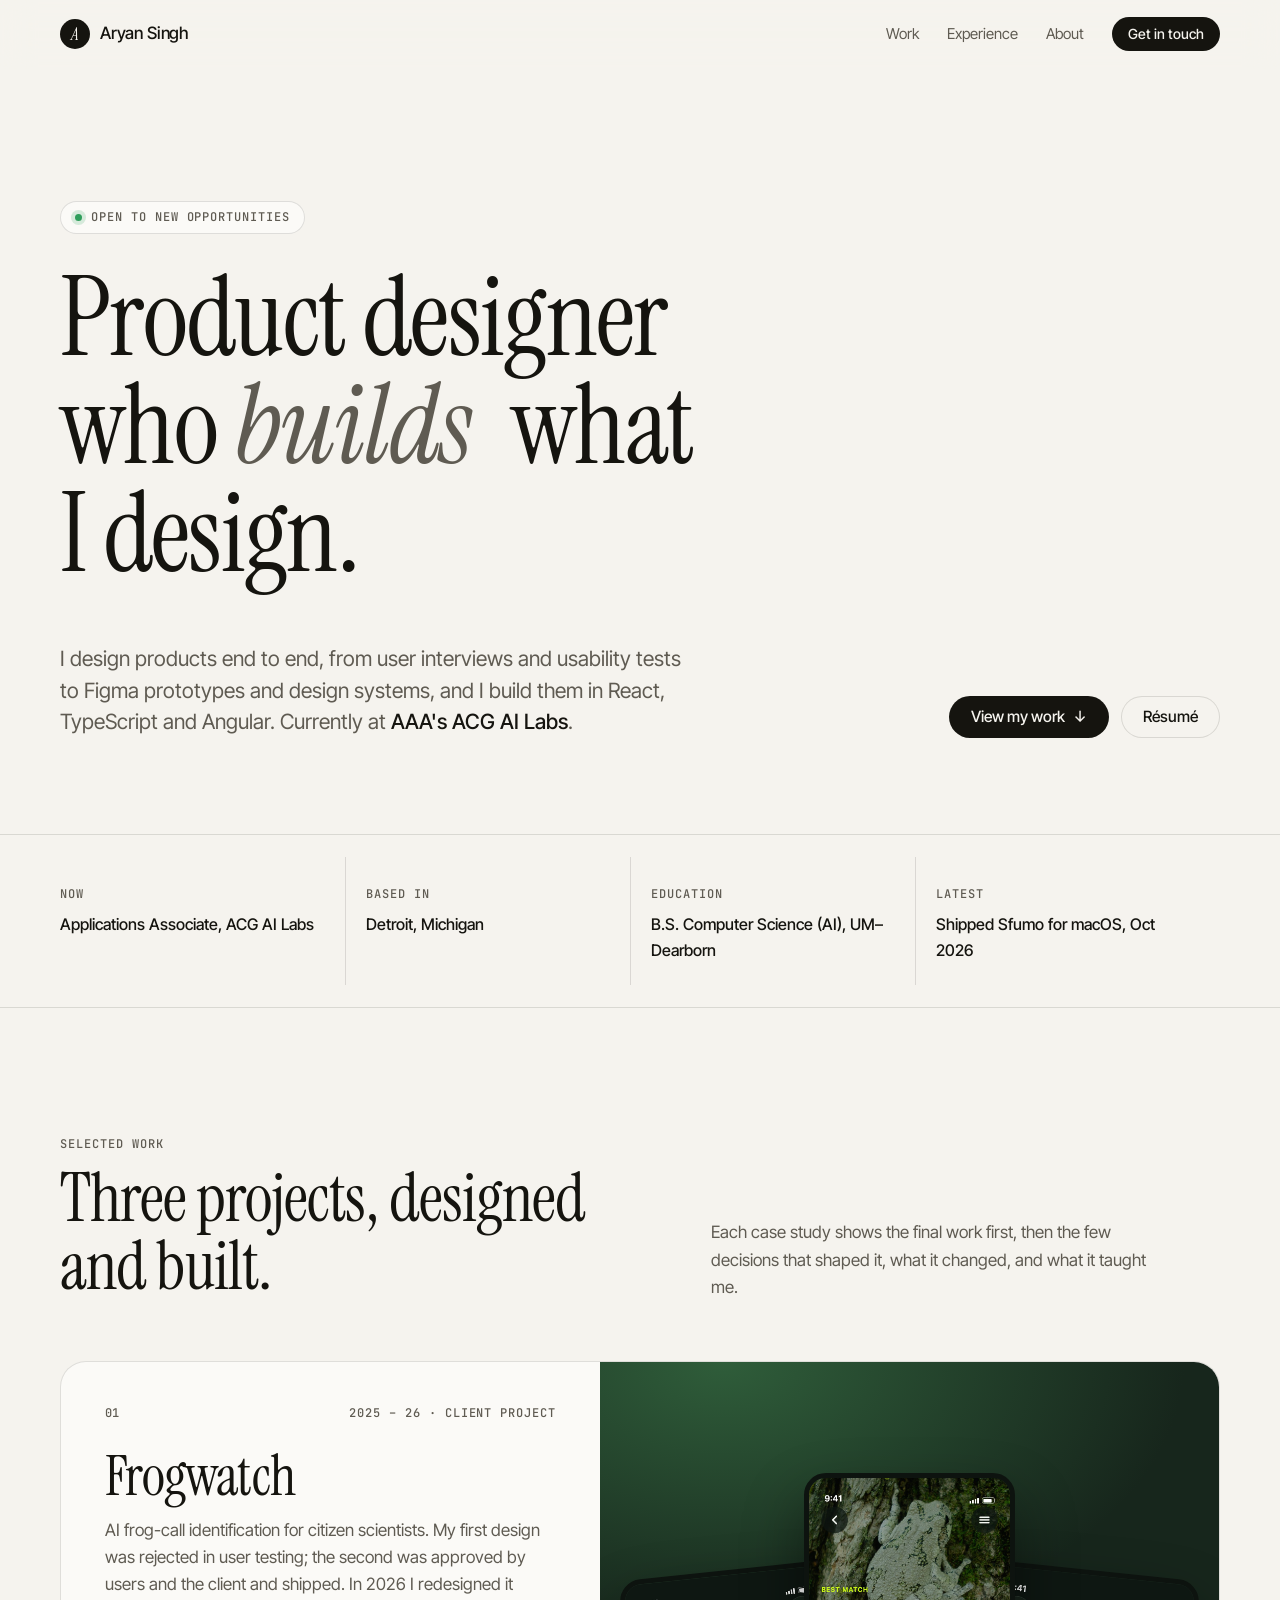
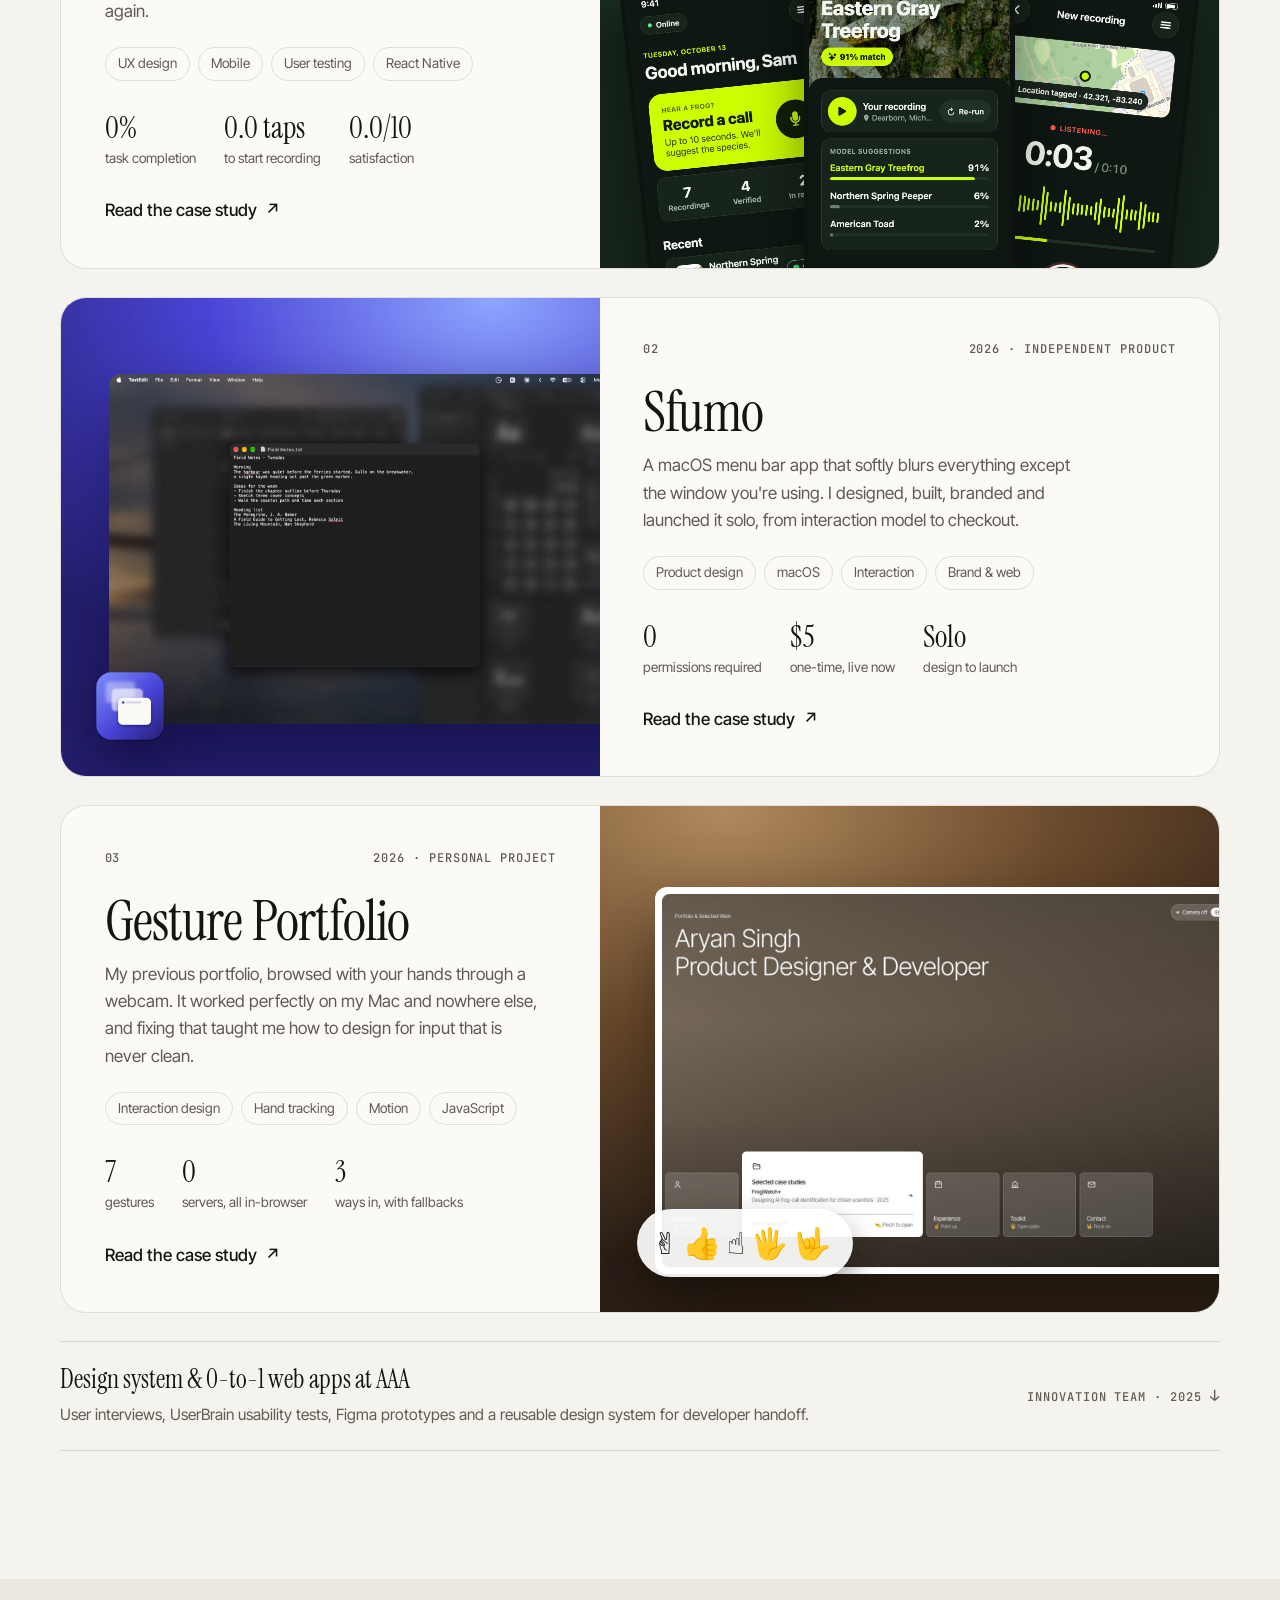
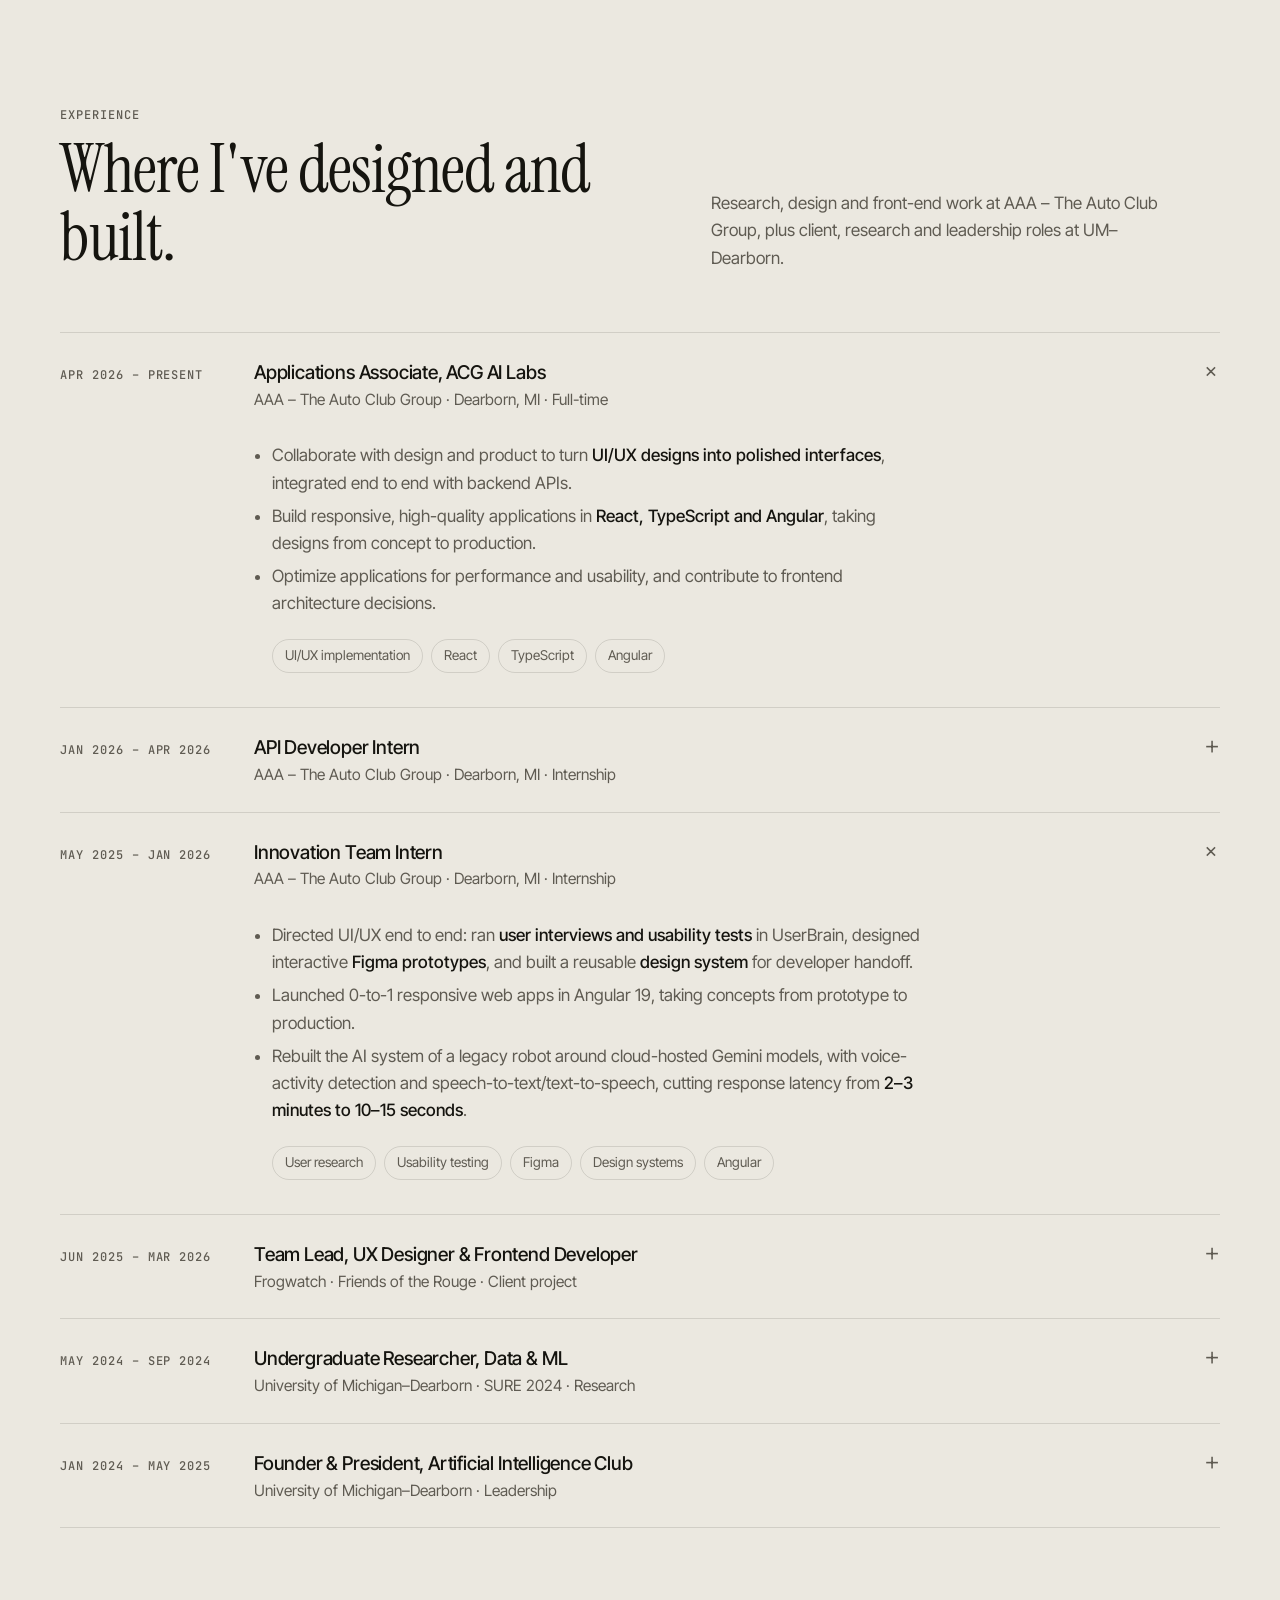
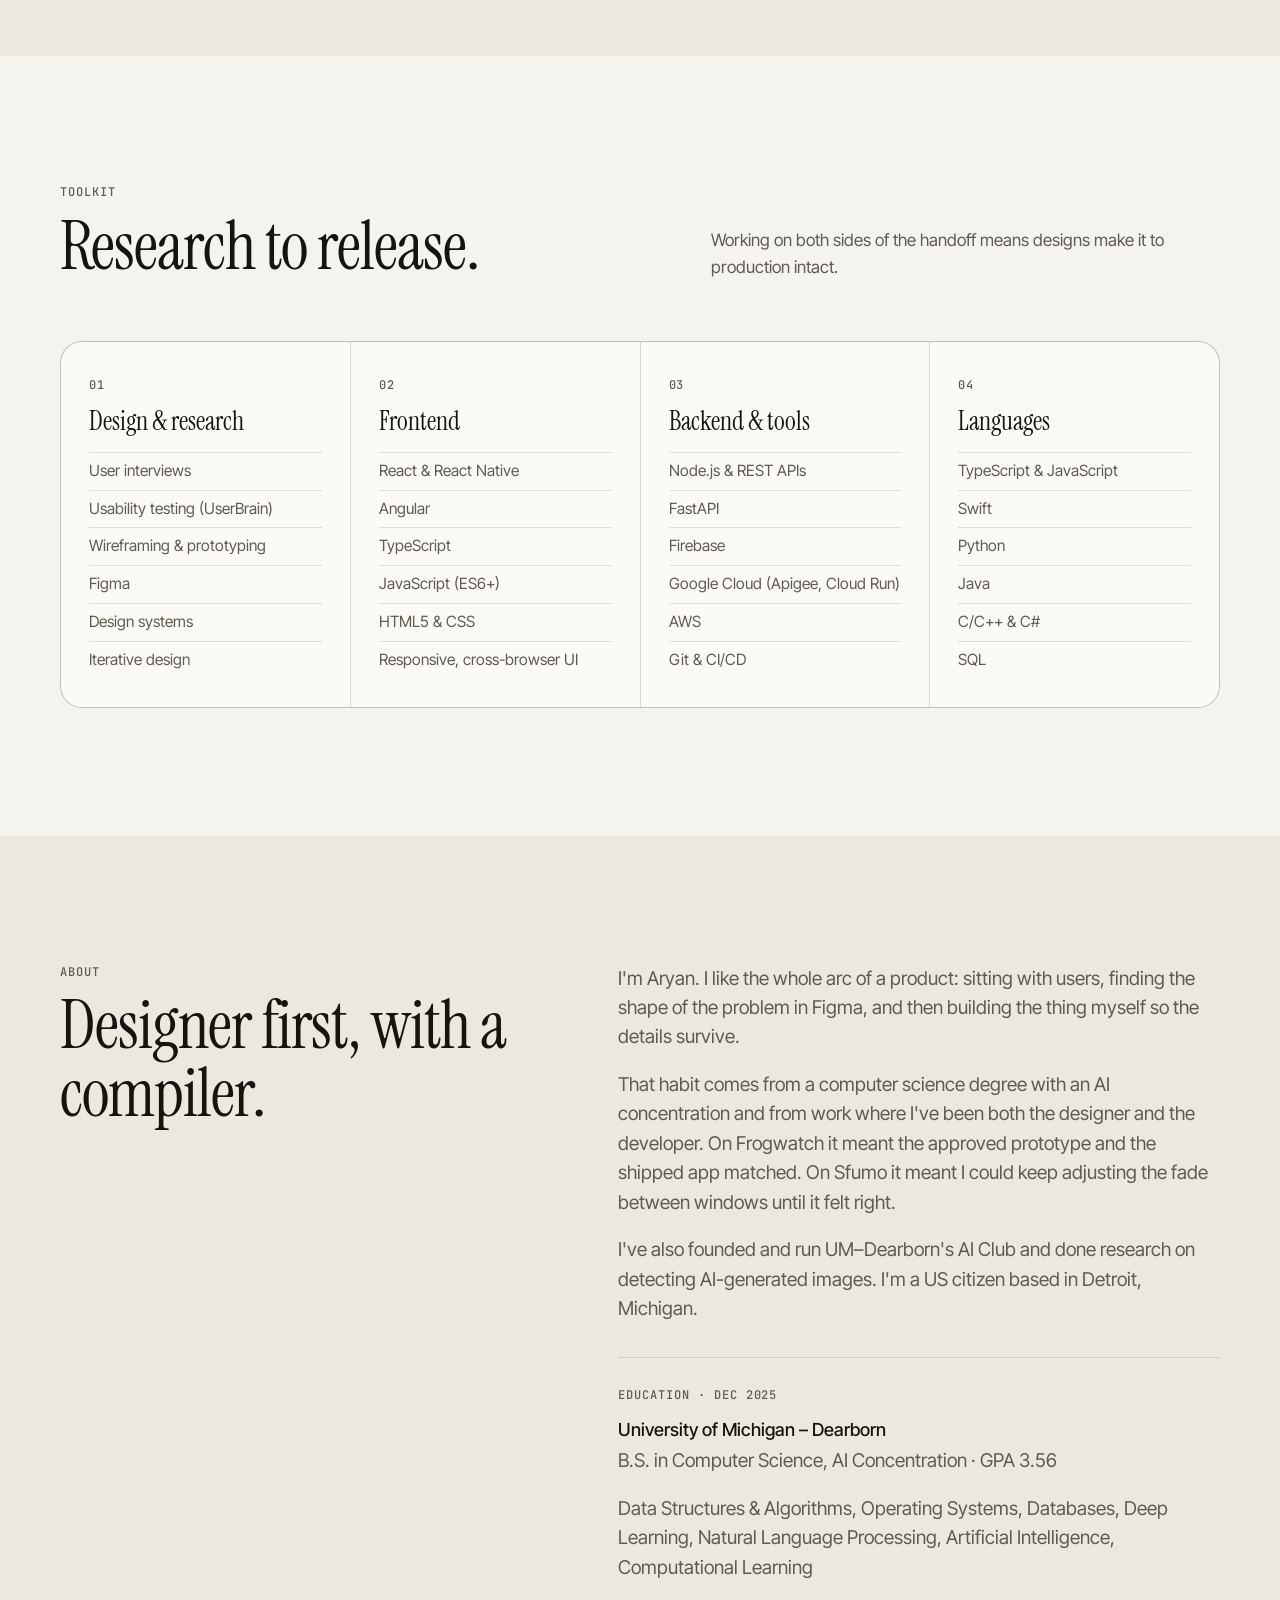
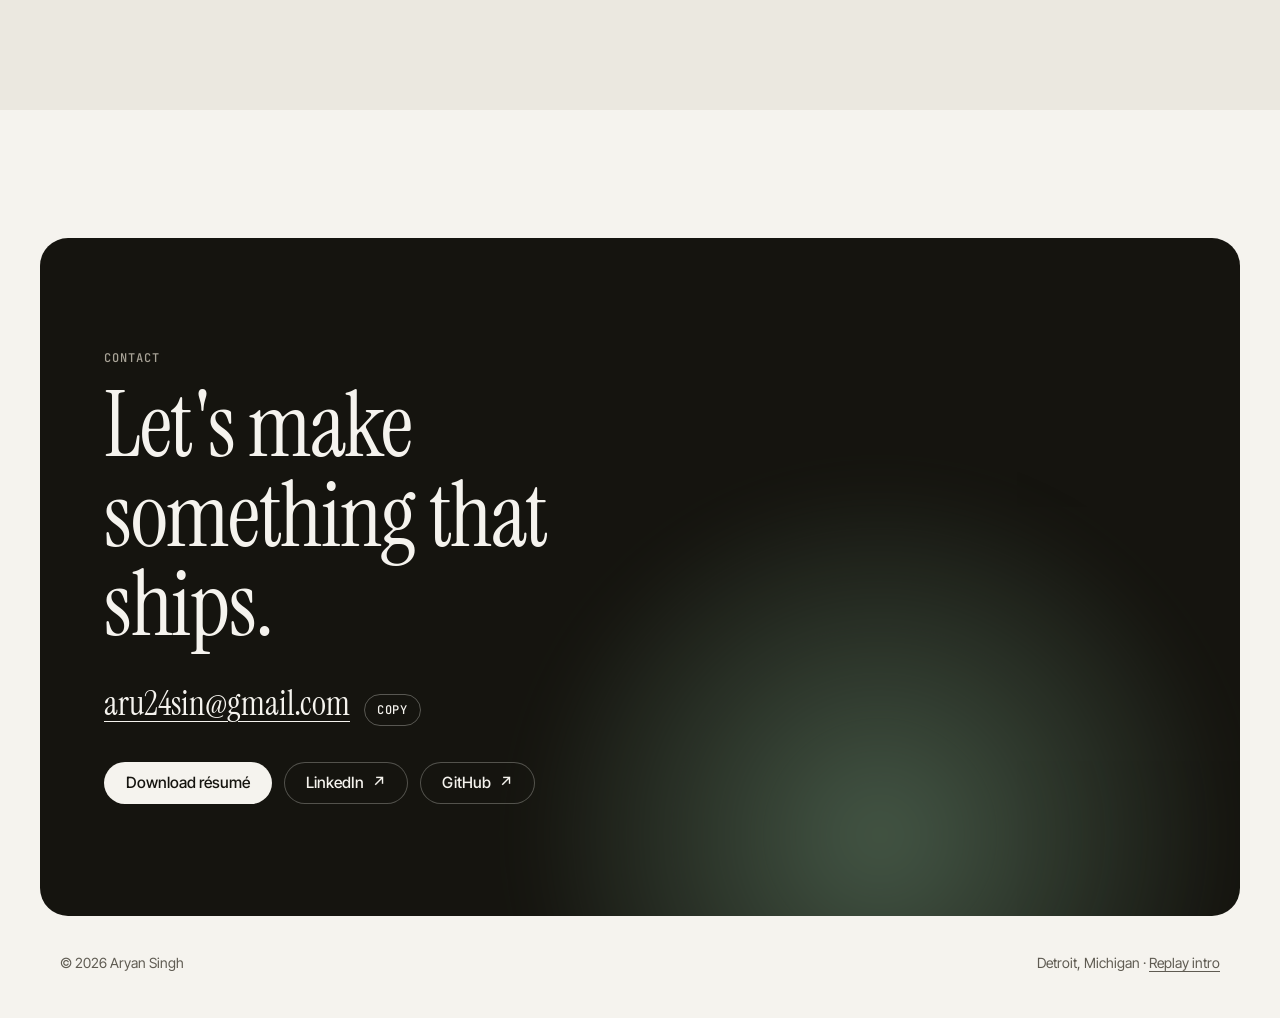
==== 2/index.html @ 3626e147 "Add portfolio v2 with three case studies and a tailored résumé - New static site in 2/: home, Frogwa" ====
<!DOCTYPE html>
<html lang="en" class="no-js">
  <head>
    <meta charset="UTF-8" />
    <meta name="viewport" content="width=device-width, initial-scale=1.0" />
    <title>Aryan Singh — Product Designer &amp; Developer</title>
    <meta name="description" content="Aryan Singh is a product designer who builds what he designs: user research, Figma prototypes and design systems, shipped in React, TypeScript and Swift." />
    <meta property="og:title" content="Aryan Singh — Product Designer & Developer" />
    <meta property="og:description" content="Product designer who builds what I design. Case studies: Frogwatch, Sfumo and a gesture-controlled portfolio." />
    <link rel="preconnect" href="https://fonts.googleapis.com" />
    <link rel="preconnect" href="https://fonts.gstatic.com" crossorigin />
    <link href="https://fonts.googleapis.com/css2?family=Instrument+Serif:ital@0;1&family=Inter+Tight:wght@400;500&family=JetBrains+Mono:wght@500&display=swap" rel="stylesheet" />
    <link rel="stylesheet" href="style.css?v=8" />
    <script>
      // Decide before first paint whether the intro plays (once per session, never with reduced motion).
      try {
        if (!matchMedia("(prefers-reduced-motion: reduce)").matches && !sessionStorage.getItem("intro-seen")) {
          document.documentElement.classList.add("intro");
          history.scrollRestoration = "manual"; // the intro always starts at the top
          setTimeout(function () { document.documentElement.classList.remove("intro"); }, 6000); // failsafe
        }
      } catch (e) {}
    </script>
  </head>
  <body>
    <a class="skip" href="#work">Skip to work</a>

    <nav class="nav" aria-label="Main">
      <div class="wrap">
        <a class="brand" href="#top"><i>A</i>Aryan Singh</a>
        <div class="nav-links">
          <a href="#work">Work</a>
          <a href="#experience">Experience</a>
          <a href="#about">About</a>
          <a class="btn small" href="#contact">Get in touch</a>
        </div>
      </div>
    </nav>

    <header class="hero" id="top">
      <div class="wrap">
        <div class="status mono"><i></i>Open to new opportunities</div>
        <h1 class="serif">Product designer who <em>builds</em> what I design.</h1>
        <div class="hero-foot">
          <p>
            I design products end to end, from user interviews and usability tests to Figma prototypes and design
            systems, and I build them in React, TypeScript and Angular. Currently at
            <strong>AAA's ACG AI Labs</strong>.
          </p>
          <div class="cta">
            <a class="btn" href="#work">View my work <span class="arrow">↓</span></a>
            <a class="btn quiet" href="resume.pdf" download="Aryan-Singh-Resume.pdf">Résumé</a>
          </div>
        </div>
      </div>
    </header>

    <div class="facts">
      <div class="wrap">
        <div><span class="mono">Now</span><b>Applications Associate, ACG AI Labs</b></div>
        <div><span class="mono">Based in</span><b>Detroit, Michigan</b></div>
        <div><span class="mono">Education</span><b>B.S. Computer Science (AI), UM–Dearborn</b></div>
        <div><span class="mono">Latest</span><b>Shipped Sfumo for macOS, Oct 2026</b></div>
      </div>
    </div>

    <main>
      <section id="work">
        <div class="wrap">
          <div class="head reveal">
            <div>
              <div class="mono">Selected work</div>
              <h2 class="serif">Three projects, designed and built.</h2>
            </div>
            <p>Each case study shows the final work first, then the few decisions that shaped it, what it changed, and what it taught me.</p>
          </div>

          <div class="work">
            <a class="case reveal" href="frogwatch.html">
              <div class="case-text">
                <div class="case-top mono"><span>01</span><span>2025 – 26 · Client project</span></div>
                <h3 style="view-transition-name: title-frogwatch">Frogwatch</h3>
                <p>AI frog-call identification for citizen scientists. My first design was rejected in user testing; the second was approved by users and the client and shipped. In 2026 I redesigned it again.</p>
                <ul class="tags"><li>UX design</li><li>Mobile</li><li>User testing</li><li>React Native</li></ul>
                <div class="case-stats">
                  <div><b>94%</b><span>task completion</span></div>
                  <div><b>2.1 taps</b><span>to start recording</span></div>
                  <div><b>8.2/10</b><span>satisfaction</span></div>
                </div>
                <span class="case-link">Read the case study <span class="arrow">↗</span></span>
              </div>
              <div class="case-art art-frog" aria-hidden="true">
                <img src="images/frogwatch/redesign/02-home.jpg" alt="" loading="lazy" />
                <img src="images/frogwatch/redesign/07-result.jpg" alt="" loading="lazy" />
                <img src="images/frogwatch/redesign/04-record-listening.jpg" alt="" loading="lazy" />
              </div>
            </a>

            <a class="case reveal" href="sfumo.html">
              <div class="case-text">
                <div class="case-top mono"><span>02</span><span>2026 · Independent product</span></div>
                <h3 style="view-transition-name: title-sfumo">Sfumo</h3>
                <p>A macOS menu bar app that softly blurs everything except the window you're using. I designed, built, branded and launched it solo, from interaction model to checkout.</p>
                <ul class="tags"><li>Product design</li><li>macOS</li><li>Interaction</li><li>Brand &amp; web</li></ul>
                <div class="case-stats">
                  <div><b>0</b><span>permissions required</span></div>
                  <div><b>$5</b><span>one-time, live now</span></div>
                  <div><b>Solo</b><span>design to launch</span></div>
                </div>
                <span class="case-link">Read the case study <span class="arrow">↗</span></span>
              </div>
              <div class="case-art art-sfumo" aria-hidden="true">
                <img class="shot" src="images/sfumo/shot-writing.jpg" alt="" loading="lazy" />
                <img class="icon" src="images/sfumo/icon.png" alt="" loading="lazy" />
              </div>
            </a>

            <a class="case reveal" href="gesture.html">
              <div class="case-text">
                <div class="case-top mono"><span>03</span><span>2026 · Personal project</span></div>
                <h3 style="view-transition-name: title-gesture">Gesture Portfolio</h3>
                <p>My previous portfolio, browsed with your hands through a webcam. It worked perfectly on my Mac and nowhere else, and fixing that taught me how to design for input that is never clean.</p>
                <ul class="tags"><li>Interaction design</li><li>Hand tracking</li><li>Motion</li><li>JavaScript</li></ul>
                <div class="case-stats">
                  <div><b>7</b><span>gestures</span></div>
                  <div><b>0</b><span>servers, all in-browser</span></div>
                  <div><b>3</b><span>ways in, with fallbacks</span></div>
                </div>
                <span class="case-link">Read the case study <span class="arrow">↗</span></span>
              </div>
              <div class="case-art art-gesture" aria-hidden="true">
                <img class="shot" src="images/gesture/card.jpg" alt="" loading="lazy" />
                <span class="hands">✌️👍☝️🖐️🤟</span>
              </div>
            </a>
          </div>

          <div class="more reveal">
            <a href="#experience">
              <b>Design system &amp; 0-to-1 web apps at AAA</b>
              <span>User interviews, UserBrain usability tests, Figma prototypes and a reusable design system for developer handoff.</span>
              <em class="mono">Innovation team · 2025 <span class="arrow">↓</span></em>
            </a>
          </div>
        </div>
      </section>

      <section id="experience" class="band">
        <div class="wrap">
          <div class="head reveal">
            <div>
              <div class="mono">Experience</div>
              <h2 class="serif">Where I've designed and built.</h2>
            </div>
            <p>Research, design and front-end work at AAA – The Auto Club Group, plus client, research and leadership roles at UM–Dearborn.</p>
          </div>

          <div class="xp reveal">
            <details open>
              <summary>
                <span class="mono">Apr 2026 – Present</span>
                <div><h3>Applications Associate, ACG AI Labs</h3><p>AAA – The Auto Club Group · Dearborn, MI · Full-time</p></div>
              </summary>
              <div class="xp-body">
                <ul>
                  <li>Collaborate with design and product to turn <strong>UI/UX designs into polished interfaces</strong>, integrated end to end with backend APIs.</li>
                  <li>Build responsive, high-quality applications in <strong>React, TypeScript and Angular</strong>, taking designs from concept to production.</li>
                  <li>Optimize applications for performance and usability, and contribute to frontend architecture decisions.</li>
                </ul>
                <ul class="tags"><li>UI/UX implementation</li><li>React</li><li>TypeScript</li><li>Angular</li></ul>
              </div>
            </details>

            <details>
              <summary>
                <span class="mono">Jan 2026 – Apr 2026</span>
                <div><h3>API Developer Intern</h3><p>AAA – The Auto Club Group · Dearborn, MI · Internship</p></div>
              </summary>
              <div class="xp-body">
                <ul>
                  <li>Administered <strong>30 enterprise API proxies</strong> on Google Cloud Apigee across dev, QA and prod, migrating legacy configurations as part of an API modernization effort.</li>
                  <li>Authored custom JavaScript policies for request/response transformation, validation and error handling.</li>
                  <li>Tested proxies with Postman and Apigee Debug/Trace, and shipped changes through Jenkins CI/CD pipelines.</li>
                </ul>
                <ul class="tags"><li>Apigee</li><li>JavaScript</li><li>Postman</li><li>Jenkins</li></ul>
              </div>
            </details>

            <details open>
              <summary>
                <span class="mono">May 2025 – Jan 2026</span>
                <div><h3>Innovation Team Intern</h3><p>AAA – The Auto Club Group · Dearborn, MI · Internship</p></div>
              </summary>
              <div class="xp-body">
                <ul>
                  <li>Directed UI/UX end to end: ran <strong>user interviews and usability tests</strong> in UserBrain, designed interactive <strong>Figma prototypes</strong>, and built a reusable <strong>design system</strong> for developer handoff.</li>
                  <li>Launched 0-to-1 responsive web apps in Angular 19, taking concepts from prototype to production.</li>
                  <li>Rebuilt the AI system of a legacy robot around cloud-hosted Gemini models, with voice-activity detection and speech-to-text/text-to-speech, cutting response latency from <strong>2–3 minutes to 10–15 seconds</strong>.</li>
                </ul>
                <ul class="tags"><li>User research</li><li>Usability testing</li><li>Figma</li><li>Design systems</li><li>Angular</li></ul>
              </div>
            </details>

            <details>
              <summary>
                <span class="mono">Jun 2025 – Mar 2026</span>
                <div><h3>Team Lead, UX Designer &amp; Frontend Developer</h3><p>Frogwatch · Friends of the Rouge · Client project</p></div>
              </summary>
              <div class="xp-body">
                <ul>
                  <li>Designed the app end to end in <strong>Figma across two iterations</strong>: the first was rejected in user testing, and the redesign was <strong>approved by users and the client</strong>.</li>
                  <li>Reached <strong>94% task completion</strong> and <strong>8.2/10 satisfaction</strong> in usability testing, with recordings started in 2.1 taps on average.</li>
                  <li>Led the team of four as project manager, and built the React Native front end and its integration with Firebase and a FastAPI/PyTorch model.</li>
                </ul>
                <ul class="tags"><li>UX design</li><li>Figma</li><li>Usability testing</li><li>React Native</li><li>Firebase</li></ul>
                <a class="case-link" href="frogwatch.html">Read the case study <span class="arrow">↗</span></a>
              </div>
            </details>

            <details>
              <summary>
                <span class="mono">May 2024 – Sep 2024</span>
                <div><h3>Undergraduate Researcher, Data &amp; ML</h3><p>University of Michigan–Dearborn · SURE 2024 · Research</p></div>
              </summary>
              <div class="xp-body">
                <ul>
                  <li>Summer research on detecting AI-generated images, under Dr. Li.</li>
                  <li>Trained and evaluated machine-learning models (<strong>CNNSpot, ResNet50</strong>) to classify AI-generated versus real images.</li>
                  <li>Measured output quality on the GenImage dataset with confusion matrices and ROC curves.</li>
                </ul>
                <ul class="tags"><li>Python</li><li>PyTorch</li><li>Model evaluation</li></ul>
              </div>
            </details>

            <details>
              <summary>
                <span class="mono">Jan 2024 – May 2025</span>
                <div><h3>Founder &amp; President, Artificial Intelligence Club</h3><p>University of Michigan–Dearborn · Leadership</p></div>
              </summary>
              <div class="xp-body">
                <ul>
                  <li>Founded and led the campus AI Club: workshops, semester projects, guest speakers and a newsletter for students exploring applied AI.</li>
                </ul>
                <ul class="tags"><li>Leadership</li><li>Public speaking</li></ul>
              </div>
            </details>
          </div>
        </div>
      </section>

      <section id="skills">
        <div class="wrap">
          <div class="head reveal">
            <div>
              <div class="mono">Toolkit</div>
              <h2 class="serif">Research to release.</h2>
            </div>
            <p>Working on both sides of the handoff means designs make it to production intact.</p>
          </div>
          <div class="skills reveal">
            <div>
              <span class="mono">01</span>
              <h3>Design &amp; research</h3>
              <ul><li>User interviews</li><li>Usability testing (UserBrain)</li><li>Wireframing &amp; prototyping</li><li>Figma</li><li>Design systems</li><li>Iterative design</li></ul>
            </div>
            <div>
              <span class="mono">02</span>
              <h3>Frontend</h3>
              <ul><li>React &amp; React Native</li><li>Angular</li><li>TypeScript</li><li>JavaScript (ES6+)</li><li>HTML5 &amp; CSS</li><li>Responsive, cross-browser UI</li></ul>
            </div>
            <div>
              <span class="mono">03</span>
              <h3>Backend &amp; tools</h3>
              <ul><li>Node.js &amp; REST APIs</li><li>FastAPI</li><li>Firebase</li><li>Google Cloud (Apigee, Cloud Run)</li><li>AWS</li><li>Git &amp; CI/CD</li></ul>
            </div>
            <div>
              <span class="mono">04</span>
              <h3>Languages</h3>
              <ul><li>TypeScript &amp; JavaScript</li><li>Swift</li><li>Python</li><li>Java</li><li>C/C++ &amp; C#</li><li>SQL</li></ul>
            </div>
          </div>
        </div>
      </section>

      <section id="about" class="band">
        <div class="wrap about">
          <div class="reveal">
            <div class="mono">About</div>
            <h2 class="serif">Designer first, with a compiler.</h2>
          </div>
          <div class="prose reveal">
            <p>I'm Aryan. I like the whole arc of a product: sitting with users, finding the shape of the problem in Figma, and then building the thing myself so the details survive.</p>
            <p>That habit comes from a computer science degree with an AI concentration and from work where I've been both the designer and the developer. On Frogwatch it meant the approved prototype and the shipped app matched. On Sfumo it meant I could keep adjusting the fade between windows until it felt right.</p>
            <p>I've also founded and run UM–Dearborn's AI Club and done research on detecting AI-generated images. I'm a US citizen based in Detroit, Michigan.</p>
            <div class="edu">
              <span class="mono">Education · Dec 2025</span>
              <b>University of Michigan – Dearborn</b>
              <p>B.S. in Computer Science, AI Concentration · GPA 3.56</p>
              <p>Data Structures &amp; Algorithms, Operating Systems, Databases, Deep Learning, Natural Language Processing, Artificial Intelligence, Computational Learning</p>
            </div>
          </div>
        </div>
      </section>
    </main>

    <section id="contact" style="padding-bottom: 0">
      <div class="contact reveal">
        <div class="mono">Contact</div>
        <h2 class="serif">Let's make something that ships.</h2>
        <a class="mail" href="mailto:aru24sin@gmail.com">aru24sin@gmail.com</a>
        <div class="contact-links">
          <a class="btn" href="resume.pdf" download="Aryan-Singh-Resume.pdf">Download résumé</a>
          <a class="btn quiet" href="https://www.linkedin.com/in/ary-sin24/" target="_blank" rel="noopener">LinkedIn <span class="arrow">↗</span></a>
          <a class="btn quiet" href="https://github.com/aru24sin" target="_blank" rel="noopener">GitHub <span class="arrow">↗</span></a>
        </div>
      </div>
    </section>

    <footer>
      <div class="wrap">
        <span>© <span data-year>2026</span> Aryan Singh</span>
        <span>Detroit, Michigan · <button class="replay" type="button" data-replay>Replay intro</button></span>
      </div>
    </footer>

    <script src="main.js"></script>
    <script src="interactions.js?v=3"></script>
    <script src="intro.js?v=4"></script>
  </body>
</html>
---- 2/style.css ----
/* =========================================================================
   Aryan Singh — portfolio v2
   Warm paper, ink, one serif for display. Each case study sets --accent.
   ========================================================================= */
:root {
  --paper: #f5f3ee;
  --paper-2: #ebe8e0;
  --card: #fbfaf7;
  --ink: #15140f;
  --ink-2: #5f5b52;
  --ink-3: #8d887d;
  --line: rgba(21, 20, 15, 0.12);
  --accent: #2f5d3a;
  --serif: "Instrument Serif", ui-serif, "New York", Georgia, serif;
  --sans: "Inter Tight", system-ui, -apple-system, "Segoe UI", sans-serif;
  --mono: "JetBrains Mono", ui-monospace, "SF Mono", Menlo, monospace;
  --wrap: 1160px;
  --ease: cubic-bezier(0.2, 0.7, 0.2, 1);
}

* { box-sizing: border-box; }
html { scroll-behavior: smooth; scroll-padding-top: 88px; }
body {
  margin: 0;
  background: var(--paper);
  color: var(--ink);
  font: 400 17px/1.6 var(--sans);
  -webkit-font-smoothing: antialiased;
  overflow-x: hidden;
}
a { color: inherit; }
img { max-width: 100%; display: block; }
figure { margin: 0; }
h1, h2, h3, p { margin: 0; }
:focus-visible { outline: 2px solid var(--accent); outline-offset: 3px; border-radius: 4px; }
::selection { background: var(--ink); color: var(--paper); }

.wrap { width: min(var(--wrap), 100% - 48px); margin-inline: auto; }
.serif { font-family: var(--serif); font-weight: 400; letter-spacing: -0.015em; }
.mono {
  font: 500 12px/1.4 var(--mono);
  letter-spacing: 0.08em;
  text-transform: uppercase;
  color: var(--ink-2);
}
.skip { position: absolute; left: -999px; }
.skip:focus { left: 16px; top: 16px; z-index: 99; background: var(--ink); color: var(--paper); padding: 10px 14px; border-radius: 8px; }

/* ---------- Nav ---------- */
.nav {
  position: sticky;
  top: 0;
  z-index: 40;
  background: rgba(245, 243, 238, 0.8);
  backdrop-filter: blur(16px) saturate(1.3);
  -webkit-backdrop-filter: blur(16px) saturate(1.3);
  border-bottom: 1px solid transparent;
  transition: border-color 0.3s;
}
.nav.scrolled { border-color: var(--line); }
.nav .wrap { display: flex; align-items: center; justify-content: space-between; height: 68px; gap: 16px; }
.brand { display: flex; align-items: center; gap: 10px; text-decoration: none; font-weight: 500; letter-spacing: -0.01em; white-space: nowrap; }
.brand i {
  width: 30px; height: 30px; border-radius: 50%;
  display: grid; place-items: center;
  background: var(--ink); color: var(--paper);
  font: 400 17px/1 var(--serif); font-style: italic;
}
.nav-links { display: flex; align-items: center; gap: 28px; font-size: 15px; color: var(--ink-2); }
.nav-links a { text-decoration: none; transition: color 0.2s; }
.nav-links a:hover, .nav-links a[aria-current] { color: var(--ink); }

.btn {
  display: inline-flex; align-items: center; gap: 8px;
  padding: 13px 22px; border-radius: 999px;
  background: var(--ink); color: var(--paper);
  font: 500 15.5px/1 var(--sans); text-decoration: none; white-space: nowrap;
  transition: transform 0.2s var(--ease), box-shadow 0.2s var(--ease);
}
.btn:hover { transform: translateY(-2px); box-shadow: 0 10px 26px rgba(21, 20, 15, 0.2); }
.btn.quiet { background: transparent; color: var(--ink); box-shadow: inset 0 0 0 1px var(--line); }
.btn.quiet:hover { box-shadow: inset 0 0 0 1px var(--ink); }
.btn.small { padding: 10px 16px; font-size: 14px; }
.nav-links .btn { color: var(--paper); }
.arrow { display: inline-block; transition: transform 0.25s var(--ease); }
a:hover > .arrow, .btn:hover .arrow { transform: translate(3px, -3px); }

/* ---------- Home hero ---------- */
.hero { padding: clamp(64px, 11vw, 132px) 0 clamp(56px, 8vw, 96px); }
.status {
  display: inline-flex; align-items: center; gap: 9px;
  padding: 7px 14px; border-radius: 999px;
  border: 1px solid var(--line); background: rgba(255, 255, 255, 0.55);
  margin-bottom: 30px;
}
.status i { width: 7px; height: 7px; border-radius: 50%; background: #2f9e5b; box-shadow: 0 0 0 4px rgba(47, 158, 91, 0.18); }
.hero h1 { font-size: clamp(46px, 8.6vw, 116px); line-height: 0.98; max-width: 13ch; }
.hero h1 em { color: var(--ink-2); }
.hero-foot {
  display: grid; grid-template-columns: 1.3fr 1fr; gap: 48px; align-items: end;
  margin-top: clamp(32px, 5vw, 56px);
}
.hero-foot p { font-size: clamp(18px, 1.7vw, 21px); line-height: 1.5; color: var(--ink-2); max-width: 54ch; }
.hero-foot p strong { color: var(--ink); font-weight: 500; }
.cta { display: flex; gap: 12px; flex-wrap: wrap; justify-content: flex-end; }

.facts { border-top: 1px solid var(--line); border-bottom: 1px solid var(--line); }
.facts .wrap { display: grid; grid-template-columns: repeat(4, 1fr); }
.facts div { padding: 22px 20px 22px 0; }
.facts div + div { padding-left: 20px; border-left: 1px solid var(--line); }
.facts b { display: block; font-weight: 500; margin-top: 6px; font-size: 16px; }

/* ---------- Sections ---------- */
section { padding: clamp(72px, 10vw, 128px) 0; }
.head { display: grid; grid-template-columns: 1.2fr 1fr; gap: 40px; align-items: end; margin-bottom: clamp(36px, 5vw, 60px); }
.head h2 { font-size: clamp(36px, 5.2vw, 68px); line-height: 1.02; margin-top: 12px; }
.head p { color: var(--ink-2); max-width: 46ch; }

/* ---------- Work cards ---------- */
.work { display: grid; gap: 28px; }
.case {
  display: grid; grid-template-columns: 1fr 1.15fr;
  border: 1px solid var(--line); border-radius: 26px; overflow: hidden;
  background: var(--card); text-decoration: none;
  transition: transform 0.4s var(--ease), box-shadow 0.4s var(--ease);
}
.case:hover { transform: translateY(-4px); box-shadow: 0 30px 70px rgba(21, 20, 15, 0.14); }
.case:nth-child(even) .case-art { order: -1; }
.case-text { padding: clamp(26px, 3.4vw, 46px); display: flex; flex-direction: column; }
.case-top { display: flex; justify-content: space-between; gap: 12px; }
.case h3 { font: 400 clamp(36px, 4.4vw, 58px)/1 var(--serif); letter-spacing: -0.015em; margin: 26px 0 12px; }
.case-text > p { color: var(--ink-2); max-width: 44ch; }
.tags { display: flex; flex-wrap: wrap; gap: 8px; list-style: none; padding: 0; margin: 22px 0 0; }
.tags li { font-size: 13.5px; padding: 5px 12px; border-radius: 999px; border: 1px solid var(--line); color: var(--ink-2); }
.case-stats { display: flex; gap: 28px; flex-wrap: wrap; margin-top: auto; padding-top: 30px; }
.case-stats b { display: block; font: 400 30px/1.1 var(--serif); }
.case-stats span { font-size: 13.5px; color: var(--ink-2); }
.case-link { margin-top: 26px; font-weight: 500; display: inline-flex; gap: 8px; }
.case:hover .arrow { transform: translate(3px, -3px); }

.case-art { position: relative; min-height: 440px; overflow: hidden; }
.art-frog { background: radial-gradient(120% 90% at 20% 0%, #2f5d3a 0%, #17261c 62%); }
.art-frog img {
  position: absolute; bottom: -22%; width: 34%;
  border-radius: 22px; border: 5px solid #0d130f;
  box-shadow: 0 30px 60px rgba(0, 0, 0, 0.45);
  transition: transform 0.7s var(--ease);
}
.art-frog img:nth-child(1) { left: 6%; transform: rotate(-6deg) translateY(8%); }
.art-frog img:nth-child(2) { left: 33%; bottom: -10%; z-index: 2; }
.art-frog img:nth-child(3) { right: 6%; transform: rotate(6deg) translateY(8%); }
.case:hover .art-frog img:nth-child(1) { transform: rotate(-8deg) translate(-3%, 4%); }
.case:hover .art-frog img:nth-child(2) { transform: translateY(-4%); }
.case:hover .art-frog img:nth-child(3) { transform: rotate(8deg) translate(3%, 4%); }

.art-sfumo { background: radial-gradient(110% 90% at 80% 0%, #8ea5ff 0%, #4a44d6 48%, #251f6e 100%); }
.art-sfumo .shot {
  position: absolute; left: 9%; top: 16%; width: 110%;
  border-radius: 12px; box-shadow: 0 30px 70px rgba(10, 8, 50, 0.5);
  transition: transform 0.7s var(--ease);
}
.case:hover .art-sfumo .shot { transform: translate(-3%, -2%); }
.art-sfumo .icon { position: absolute; left: 5%; bottom: 6%; width: 84px; filter: drop-shadow(0 14px 24px rgba(10, 8, 50, 0.5)); z-index: 2; }

.more { margin-top: 28px; border-top: 1px solid var(--line); }
.more a {
  display: grid; grid-template-columns: 1fr auto; gap: 8px 24px; align-items: baseline;
  padding: 22px 0; border-bottom: 1px solid var(--line); text-decoration: none;
  transition: padding 0.3s var(--ease);
}
.more a:hover { padding-left: 10px; }
.more b { font: 400 26px/1.2 var(--serif); }
.more span { color: var(--ink-2); font-size: 15.5px; grid-column: 1; }
.more em { font-style: normal; grid-row: 1 / span 2; grid-column: 2; align-self: center; }

/* ---------- Experience ---------- */
.band { background: var(--paper-2); }
.xp { border-top: 1px solid var(--line); }
.xp details { border-bottom: 1px solid var(--line); }
.xp summary {
  list-style: none; cursor: pointer;
  display: grid; grid-template-columns: 170px 1fr auto; gap: 24px; align-items: baseline;
  padding: 24px 0;
}
.xp summary::-webkit-details-marker { display: none; }
.xp summary h3 { font: 500 19px/1.3 var(--sans); letter-spacing: -0.01em; }
.xp summary p { color: var(--ink-2); font-size: 15.5px; margin-top: 2px; }
.xp summary::after { content: "+"; font: 300 26px/1 var(--sans); color: var(--ink-2); transition: transform 0.25s; }
.xp details[open] summary::after { transform: rotate(45deg); }
.xp-body { padding: 0 40px 28px 194px; max-width: 900px; }
.xp-body ul { margin: 0; padding-left: 18px; color: var(--ink-2); }
.xp-body li { margin: 6px 0; }
.xp-body strong, .prose strong { color: var(--ink); font-weight: 500; }
.xp-body .tags { margin-top: 16px; }
.xp-body .case-link { font-size: 15.5px; margin-top: 16px; }

/* ---------- Skills / about ---------- */
.skills { display: grid; grid-template-columns: repeat(4, 1fr); gap: 1px; background: var(--line); border: 1px solid var(--line); border-radius: 22px; overflow: hidden; }
.skills div { background: var(--card); padding: 28px; }
.skills h3 { font: 400 26px/1.1 var(--serif); margin: 10px 0 16px; }
.skills ul { list-style: none; padding: 0; margin: 0; color: var(--ink-2); font-size: 15.5px; }
.skills li { padding: 6px 0; border-top: 1px solid var(--line); }

.about { display: grid; grid-template-columns: 1fr 1.25fr; gap: clamp(32px, 6vw, 88px); }
.about h2 { font-size: clamp(36px, 5.2vw, 68px); line-height: 1.02; margin-top: 12px; }
.about .prose p { font-size: 19px; line-height: 1.55; }
.about .prose p + p { margin-top: 18px; color: var(--ink-2); }
.edu { margin-top: 34px; padding-top: 22px; border-top: 1px solid var(--line); }
.edu b { display: block; font-weight: 500; margin: 8px 0 2px; font-size: 18px; }
.edu p { color: var(--ink-2); font-size: 15.5px; }

/* ---------- Contact / footer ---------- */
.contact {
  position: relative; overflow: hidden;
  width: min(1200px, 100% - 28px); margin: 0 auto 28px;
  border-radius: 28px; background: var(--ink); color: var(--paper);
  padding: clamp(56px, 9vw, 112px) clamp(24px, 5vw, 72px);
}
.contact::before {
  content: ""; position: absolute; right: -12%; bottom: -70%; width: 70%; aspect-ratio: 1; border-radius: 50%;
  background: radial-gradient(closest-side, var(--glow, #6c8f74), transparent); opacity: 0.55; filter: blur(30px);
}
.contact > * { position: relative; }
.contact .mono { color: #a8a397; }
.contact h2 { font-size: clamp(40px, 7vw, 96px); line-height: 1; margin: 14px 0 34px; max-width: 14ch; }
.contact .mail { font: 400 clamp(22px, 3vw, 34px)/1.2 var(--serif); text-underline-offset: 6px; text-decoration-thickness: 1px; }
.contact-links { display: flex; flex-wrap: wrap; gap: 12px; margin-top: 36px; }
.contact .btn { background: var(--paper); color: var(--ink); }
.contact .btn.quiet { background: transparent; color: var(--paper); box-shadow: inset 0 0 0 1px rgba(245, 243, 238, 0.28); }
.contact .btn.quiet:hover { box-shadow: inset 0 0 0 1px var(--paper); }
footer { padding: 8px 0 44px; color: var(--ink-2); font-size: 14px; }
footer .wrap { display: flex; justify-content: space-between; gap: 16px; flex-wrap: wrap; }

/* =========================================================================
   Case study pages
   ========================================================================= */
.cs-hero { padding: clamp(40px, 6vw, 72px) 0 0; }
.back { display: inline-flex; gap: 8px; text-decoration: none; color: var(--ink-2); font-size: 15px; margin-bottom: 36px; }
.back:hover { color: var(--ink); }
.cs-hero h1 { font-size: clamp(54px, 10vw, 136px); line-height: 0.95; margin: 14px 0 22px; }
.cs-hero .lede { font-size: clamp(19px, 2vw, 23px); line-height: 1.45; max-width: 60ch; color: var(--ink-2); }
.cs-hero .lede strong { color: var(--ink); font-weight: 500; }
.meta { display: grid; grid-template-columns: repeat(4, 1fr); margin-top: 48px; border-top: 1px solid var(--line); }
.meta div { padding: 20px 20px 0 0; }
.meta ul { list-style: none; padding: 0; margin: 8px 0 0; font-size: 15.5px; }
.cs-links { display: flex; gap: 12px; flex-wrap: wrap; margin-top: 30px; }

.cover { margin-top: clamp(40px, 6vw, 72px); border-radius: 28px; overflow: hidden; position: relative; }
.cover.frog {
  background: radial-gradient(120% 90% at 20% 0%, #2f5d3a 0%, #17261c 62%);
  display: flex; justify-content: center; gap: clamp(12px, 3vw, 36px);
  padding: clamp(32px, 6vw, 72px) clamp(16px, 4vw, 48px) 0;
  max-height: 620px;
}
.cover.frog img { width: min(27%, 280px); align-self: flex-start; border-radius: 26px 26px 0 0; border: 6px solid #0d130f; border-bottom: 0; box-shadow: 0 30px 60px rgba(0, 0, 0, 0.45); }
.cover.frog img:nth-child(2) { margin-top: -18px; }
.cover.sfumo { background: radial-gradient(110% 90% at 80% 0%, #8ea5ff 0%, #4a44d6 48%, #251f6e 100%); padding: clamp(20px, 5vw, 64px); }
.cover.sfumo img { border-radius: 12px; box-shadow: 0 30px 80px rgba(10, 8, 50, 0.5); }

.impact { display: grid; grid-template-columns: repeat(3, 1fr); border-bottom: 1px solid var(--line); }
.impact div { padding: 34px 20px 34px 0; }
.impact div + div { padding-left: 28px; border-left: 1px solid var(--line); }
.impact b { display: block; font: 400 clamp(40px, 5.4vw, 72px)/1 var(--serif); color: var(--accent); }
.impact span { color: var(--ink-2); font-size: 15.5px; }

.cs { padding: clamp(40px, 6vw, 80px) 0 0; }
.block { display: grid; grid-template-columns: 220px 1fr; gap: 40px; padding: clamp(40px, 5.5vw, 72px) 0; border-bottom: 1px solid var(--line); }
.block > .mono { position: sticky; top: 96px; align-self: start; }
.block > .mono b { display: block; color: var(--accent); font-weight: 500; margin-bottom: 6px; }
.block h2 { font: 400 clamp(30px, 3.8vw, 48px)/1.06 var(--serif); letter-spacing: -0.015em; max-width: 22ch; margin-bottom: 20px; }
.prose { max-width: 68ch; }
.prose p + p { margin-top: 14px; }
.prose p { color: var(--ink-2); font-size: 18px; }
.prose ul { padding-left: 20px; color: var(--ink-2); margin: 18px 0 0; font-size: 17.5px; }
.prose li { margin: 8px 0; }
.callout { font: 400 clamp(28px, 3.9vw, 50px)/1.12 var(--serif); letter-spacing: -0.015em; max-width: 24ch; }
.callout::before { content: "“"; color: var(--accent); }
.callout::after { content: "”"; color: var(--accent); }

.gallery { display: grid; grid-template-columns: repeat(4, 1fr); gap: 18px; margin-top: 34px; }
.gallery.two { grid-template-columns: repeat(2, minmax(0, 260px)); }
.gallery figure, .compare figure { display: flex; flex-direction: column; gap: 10px; }
.gallery img, .compare img { border-radius: 18px; border: 1px solid var(--line); background: var(--paper-2); width: 100%; }
.gallery img.natural, .compare img.natural { max-height: 520px; width: auto; align-self: flex-start; }
figcaption { font-size: 14px; color: var(--ink-2); line-height: 1.4; }
.wide { margin-top: 34px; }
.wide img { border-radius: 18px; border: 1px solid var(--line); width: 100%; }
.wide figcaption { margin-top: 10px; }
.wide.pair { display: grid; grid-template-columns: 1fr 1fr; gap: 18px; }
.wide.three { display: grid; grid-template-columns: repeat(3, 1fr); gap: 18px; }

.compare { display: grid; grid-template-columns: repeat(2, minmax(0, 280px)); gap: 28px; margin-top: 34px; align-items: start; }
.verdict { display: inline-flex; align-items: center; gap: 8px; font: 500 12px/1 var(--mono); letter-spacing: 0.06em; text-transform: uppercase; padding: 8px 12px; border-radius: 999px; align-self: flex-start; }
.verdict.bad { background: #f6dfd8; color: #9a3a1f; }
.verdict.good { background: #dcebd9; color: #2a5a31; }

.shifts { list-style: none; padding: 0; margin: 26px 0 0; border-top: 1px solid var(--line); max-width: 760px; }
.shifts li { display: grid; grid-template-columns: 110px 1fr 24px 1fr; gap: 12px; padding: 14px 0; border-bottom: 1px solid var(--line); font-size: 16px; align-items: baseline; }
.shifts li span:nth-child(2) { color: var(--ink-3); text-decoration: line-through; text-decoration-color: rgba(21, 20, 15, 0.25); }
.shifts li i { font-style: normal; color: var(--accent); }

.cards { display: grid; grid-template-columns: repeat(3, 1fr); gap: 1px; background: var(--line); border: 1px solid var(--line); border-radius: 20px; overflow: hidden; margin-top: 30px; }
.cards.two { grid-template-columns: repeat(2, 1fr); }
.cards div { background: var(--card); padding: 26px; }
.cards .mono { color: var(--accent); }
.cards h3 { font: 500 18px/1.3 var(--sans); letter-spacing: -0.01em; margin: 10px 0 8px; }
.cards p { color: var(--ink-2); font-size: 15.5px; }

.video { position: relative; aspect-ratio: 16 / 9; border-radius: 18px; overflow: hidden; background: #1b1b22; margin-top: 34px; border: 1px solid var(--line); }
.video iframe { position: absolute; inset: 0; width: 100%; height: 100%; border: 0; }

.names { display: flex; flex-wrap: wrap; align-items: baseline; gap: 14px 22px; margin-top: 30px; font: 400 clamp(30px, 4.4vw, 56px)/1 var(--serif); }
.names img { align-self: center; }
.names s { color: var(--ink-3); text-decoration-thickness: 1px; }
.names i { font: 400 20px var(--sans); color: var(--ink-3); font-style: normal; }
.names b { font-weight: 400; color: var(--accent); font-style: italic; }

.next { padding: clamp(56px, 8vw, 104px) 0; }
.next a { display: block; text-decoration: none; }
.next h2 { font-size: clamp(44px, 8vw, 110px); line-height: 1; margin-top: 12px; }
.next a:hover h2 { font-style: italic; }

/* ---------- Motion ---------- */
.reveal { opacity: 0; transform: translateY(22px); transition: opacity 0.8s ease, transform 0.8s var(--ease); transition-delay: var(--d, 0s); }
.reveal.in, .no-js .reveal { opacity: 1; transform: none; }

/* ---------- Responsive ---------- */
@media (max-width: 960px) {
  .hero-foot, .head, .about { grid-template-columns: 1fr; gap: 24px; }
  .cta { justify-content: flex-start; }
  .case { grid-template-columns: 1fr; }
  .case .case-art { order: -1; min-height: 320px; }
  .skills { grid-template-columns: 1fr 1fr; }
  .facts .wrap, .meta { grid-template-columns: 1fr 1fr; }
  .facts div:nth-child(3) { padding-left: 0; border-left: 0; }
  .facts div:nth-child(n + 3) { border-top: 1px solid var(--line); }
  .block { grid-template-columns: 1fr; gap: 16px; }
  .block > .mono { position: static; }
  .block > .mono b { display: inline; margin-right: 10px; }
  .xp summary { grid-template-columns: 1fr auto; gap: 4px 16px; }
  .xp summary > .mono { grid-column: 1 / -1; }
  .xp-body { padding: 0 0 26px; }
  .gallery { grid-template-columns: 1fr 1fr; }
  .cards, .cards.two { grid-template-columns: 1fr; }
}
@media (max-width: 620px) {
  body { font-size: 16px; }
  .wrap { width: calc(100% - 32px); }
  .nav-links a:not(.btn) { display: none; }
  .skills { grid-template-columns: 1fr; }
  .impact { grid-template-columns: 1fr; }
  .impact div + div { padding-left: 0; border-left: 0; border-top: 1px solid var(--line); }
  .impact div { padding: 22px 0; }
  .wide.pair, .wide.three { grid-template-columns: 1fr; }
  .compare, .gallery.two { grid-template-columns: 1fr 1fr; gap: 14px; }
  .shifts li { grid-template-columns: 1fr 20px 1fr; }
  .shifts li b { grid-column: 1 / -1; }
  .more a { grid-template-columns: 1fr; }
  .more em { display: none; }
  .art-sfumo .icon { width: 60px; }
}
@media (prefers-reduced-motion: reduce) {
  *, *::before, *::after { animation: none !important; transition: none !important; }
  .reveal { opacity: 1; transform: none; }
  html { scroll-behavior: auto; }
}

/* =========================================================================
   Case study story structure: finals up front, design moments, takeaway
   ========================================================================= */
.cs-hero .hook { font: 400 clamp(26px, 3.4vw, 42px)/1.12 var(--serif); letter-spacing: -0.015em; max-width: 24ch; margin-bottom: 18px; }
.chapter { padding: clamp(56px, 8vw, 104px) 0 0; }
.chapter h2 { font: 400 clamp(40px, 6.4vw, 84px)/1 var(--serif); letter-spacing: -0.015em; margin-top: 12px; max-width: 16ch; }
.chapter p { color: var(--ink-2); max-width: 56ch; margin-top: 16px; font-size: 18px; }
.chapter + .block { border-top: 1px solid var(--line); margin-top: clamp(32px, 4vw, 56px); }

.question { font: 400 italic clamp(21px, 2.2vw, 26px)/1.3 var(--serif); color: var(--accent); margin-bottom: 12px; max-width: 34ch; }
.options { display: grid; grid-template-columns: repeat(auto-fit, minmax(220px, 1fr)); gap: 1px; background: var(--line); border: 1px solid var(--line); border-radius: 20px; overflow: hidden; margin-top: 30px; }
.options > div { background: var(--card); padding: 24px; display: flex; flex-direction: column; gap: 10px; }
.options > div.chosen { background: #fff; box-shadow: inset 0 3px 0 var(--accent); }
.options h3 { font: 500 18px/1.3 var(--sans); letter-spacing: -0.01em; }
.options p { color: var(--ink-2); font-size: 15.5px; }
.verdict.try { background: var(--paper-2); color: var(--ink-2); }
.why { margin-top: 26px; padding: 4px 0 4px 20px; border-left: 3px solid var(--accent); max-width: 64ch; }
.why .mono { color: var(--accent); display: block; margin-bottom: 6px; }
.why p { font-size: 18px; color: var(--ink); }

.honest { margin-top: 26px; padding: 20px 24px; border-radius: 16px; background: var(--paper-2); color: var(--ink-2); font-size: 16px; max-width: 68ch; }

.takeaway {
  position: relative; overflow: hidden;
  margin: clamp(48px, 7vw, 96px) 0 0; border-radius: 28px;
  background: var(--ink); color: var(--paper);
  padding: clamp(40px, 7vw, 96px) clamp(24px, 5vw, 72px);
}
.takeaway::before { content: ""; position: absolute; left: -10%; top: -60%; width: 60%; aspect-ratio: 1; border-radius: 50%; background: radial-gradient(closest-side, var(--accent), transparent); opacity: 0.7; filter: blur(40px); }
.takeaway > * { position: relative; }
.takeaway .mono { color: #b9b4a8; }
.takeaway h2 { font: 400 clamp(32px, 5vw, 68px)/1.04 var(--serif); letter-spacing: -0.015em; max-width: 20ch; margin: 14px 0 22px; }
.takeaway p { color: #cfcabf; max-width: 60ch; font-size: 18px; }

.art-gesture { background: radial-gradient(110% 90% at 20% 0%, #b08a5e 0%, #6b4a2c 50%, #2b2018 100%); }
.art-gesture .shot { position: absolute; left: 9%; top: 16%; width: 110%; border-radius: 12px; box-shadow: 0 30px 70px rgba(20, 12, 4, 0.55); transition: transform 0.7s var(--ease); }
.case:hover .art-gesture .shot { transform: translate(-3%, -2%); }
.art-gesture .hands { position: absolute; left: 6%; bottom: 7%; z-index: 2; font-size: 30px; letter-spacing: 6px; padding: 10px 16px; border-radius: 999px; background: rgba(255, 255, 255, 0.92); box-shadow: 0 14px 30px rgba(20, 12, 4, 0.4); }
.cover.gesture { background: radial-gradient(110% 90% at 20% 0%, #b08a5e 0%, #6b4a2c 50%, #2b2018 100%); padding: clamp(20px, 5vw, 64px); }
.cover.gesture img { border-radius: 12px; box-shadow: 0 30px 80px rgba(20, 12, 4, 0.55); }

.vocab { display: grid; grid-template-columns: repeat(auto-fit, minmax(120px, 1fr)); gap: 1px; background: var(--line); border: 1px solid var(--line); border-radius: 20px; overflow: hidden; margin-top: 30px; }
.vocab div { background: var(--card); padding: 20px 16px; text-align: center; }
.vocab b { display: block; font-size: 34px; line-height: 1.2; font-weight: 400; }
.vocab span { font-size: 14.5px; color: var(--ink-2); }

@media (max-width: 620px) {
  .art-gesture .hands { font-size: 20px; letter-spacing: 3px; }
}

/* ---------- Redesign chapter: phone video + before/after strip ---------- */
.redo { display: grid; grid-template-columns: minmax(0, 300px) 1fr; gap: clamp(24px, 4vw, 56px); align-items: start; margin-top: 34px; }
.phone-video { width: 100%; border-radius: 28px; border: 6px solid #0d130f; background: #0e1712; display: block; box-shadow: 0 30px 60px rgba(21, 20, 15, 0.25); }
.redo figcaption { margin-top: 10px; }
.ba { display: grid; grid-template-columns: repeat(6, minmax(0, 1fr)); gap: 14px; margin-top: 34px; }
.ba figure { display: flex; flex-direction: column; gap: 8px; }
.ba img { width: 100%; border-radius: 16px; border: 1px solid var(--line); background: var(--paper-2); aspect-ratio: 393 / 852; object-fit: cover; object-position: top; }
.ba .verdict { font-size: 10.5px; padding: 6px 9px; }
@media (max-width: 960px) {
  .redo { grid-template-columns: 1fr; }
  .phone-video { max-width: 300px; }
  .ba { grid-template-columns: repeat(4, minmax(0, 1fr)); }
}
@media (max-width: 620px) { .ba { grid-template-columns: repeat(2, minmax(0, 1fr)); } }

/* =========================================================================
   Home intro: the headline starts as a design (selection frame, placeholder
   bars, a cursor) and resolves into the built page. Plays once per session,
   skips on any input, and never runs with reduced motion or without JS.
   ========================================================================= */
html.intro .nav, html.intro .status, html.intro .hero-foot, html.intro .facts { opacity: 0; transform: translateY(14px); }
html.intro-anim .nav, html.intro-anim .status, html.intro-anim .hero-foot, html.intro-anim .facts {
  transition: opacity 0.8s ease, transform 0.8s var(--ease), border-color 0.3s;
}
html.intro-anim .status { transition-delay: 0.05s; }
html.intro-anim .hero-foot { transition-delay: 0.16s; }
html.intro-anim .facts { transition-delay: 0.28s; }
html.intro body { overflow-y: hidden; }

.hero .wrap { position: relative; }
.hero h1 .w { position: relative; display: inline-block; white-space: nowrap; }
.hero h1 .w::before {
  content: ""; position: absolute; inset: 16% -0.02em 10%;
  border-radius: 0.1em; background: rgba(21, 20, 15, 0.09);
  opacity: 0; transition: opacity 0.35s ease;
}
html.intro .hero h1 .w:not(.on) { color: transparent; }
html.intro .hero h1 .w:not(.on):not(.code)::before { opacity: 1; }
.hero h1 .w.on { animation: word-in 0.55s var(--ease) both; }
@keyframes word-in { from { filter: blur(10px); transform: translateY(0.08em); opacity: 0.2; } to { filter: none; transform: none; opacity: 1; } }
.hero h1 .w.code {
  color: #4f7cff !important; font: 500 0.36em/1 var(--mono); font-style: normal; letter-spacing: -0.02em;
  vertical-align: 0.5em; text-align: center; overflow: visible;
}

.intro-frame {
  position: absolute; z-index: 3; pointer-events: none;
  border: 1.5px solid #4f7cff; opacity: 0; transform: scale(0.985);
  transition: opacity 0.35s ease, transform 0.6s var(--ease);
}
.intro-frame.show { opacity: 1; transform: none; }
.intro-frame i { position: absolute; width: 9px; height: 9px; background: #fff; border: 1.5px solid #4f7cff; }
.intro-frame i:nth-child(1) { left: -5px; top: -5px; }
.intro-frame i:nth-child(2) { right: -5px; top: -5px; }
.intro-frame i:nth-child(3) { left: -5px; bottom: -5px; }
.intro-frame i:nth-child(4) { right: -5px; bottom: -5px; }
.intro-frame b {
  position: absolute; left: -1.5px; bottom: 100%; margin-bottom: 6px;
  font: 500 11px/1 var(--mono); letter-spacing: 0.04em; color: #fff; background: #4f7cff;
  padding: 5px 8px; border-radius: 4px; white-space: nowrap;
}
.intro-frame u {
  position: absolute; right: -1.5px; top: 100%; margin-top: 6px; text-decoration: none;
  font: 500 11px/1 var(--mono); color: #4f7cff; white-space: nowrap;
}
.intro-cursor {
  position: absolute; left: 0; top: 0; z-index: 4; pointer-events: none; opacity: 0;
  transition: transform 0.75s var(--ease), opacity 0.3s ease;
}
.intro-cursor.show { opacity: 1; }
.intro-cursor svg { display: block; width: 22px; height: 22px; filter: drop-shadow(0 2px 4px rgba(21, 20, 15, 0.25)); transition: transform 0.15s ease; }
.intro-cursor.click svg { transform: scale(0.8); }
.intro-cursor span {
  display: block; margin: 2px 0 0 16px; padding: 4px 9px; border-radius: 999px 999px 999px 4px;
  font: 500 12px/1.2 var(--sans); color: #fff; background: #4f7cff; white-space: nowrap;
}
.replay { font: inherit; color: inherit; background: none; border: 0; padding: 0; cursor: pointer; text-decoration: underline; text-underline-offset: 3px; }
.replay:hover { color: var(--ink); }

/* =========================================================================
   Interaction layer (interactions.js adds the classes; none of this hides
   content without JS, and it all switches off under reduced motion)
   ========================================================================= */

/* Page-to-page: a short cross-fade, and the project title travels from its card to the case study */
@view-transition { navigation: auto; }
::view-transition-old(root) { animation: vt-out 0.22s ease both; }
::view-transition-new(root) { animation: vt-in 0.4s var(--ease) both; }
@keyframes vt-out { to { opacity: 0; } }
@keyframes vt-in { from { opacity: 0; transform: translateY(14px); } }

/* Reading progress + where you are (case studies) */
.progress { position: fixed; left: 0; top: 0; z-index: 60; width: 100%; height: 3px; background: var(--accent); transform-origin: 0 50%; transform: scaleX(var(--p, 0)); pointer-events: none; }
.nav-here {
  flex: 1; min-width: 0; text-align: center; white-space: nowrap; overflow: hidden; text-overflow: ellipsis;
  opacity: 0; transform: translateY(6px); transition: opacity 0.3s ease, transform 0.3s var(--ease);
}
.nav-here.show { opacity: 1; transform: none; }
.nav-here b { color: var(--accent); font-weight: 500; margin-right: 8px; }
.nav-here.swap { opacity: 0; transform: translateY(-6px); }

/* Groups arrive one item at a time */
.stagger > * { opacity: 0; transform: translateY(18px); transition: opacity 0.6s ease, transform 0.7s var(--ease); transition-delay: calc(var(--i, 0) * 70ms); }
.stagger.in > * { opacity: 1; transform: none; }
.shifts.stagger li span:nth-child(2) { text-decoration: none; background: linear-gradient(rgba(21, 20, 15, 0.3), rgba(21, 20, 15, 0.3)) 0 55% / 0% 1px no-repeat; transition: background-size 0.6s var(--ease); transition-delay: calc(var(--i, 0) * 70ms + 350ms); }
.shifts.stagger.in li span:nth-child(2) { background-size: 100% 1px; }
.impact b, .case-stats b { font-variant-numeric: tabular-nums; }

/* Navigation and small controls */
.nav-links a:not(.btn) { position: relative; }
.nav-links a:not(.btn)::after { content: ""; position: absolute; left: 0; right: 0; bottom: -5px; height: 1px; background: currentColor; transform: scaleX(0); transform-origin: 100% 50%; transition: transform 0.35s var(--ease); }
.nav-links a:not(.btn):hover::after, .nav-links a[aria-current]::after { transform: scaleX(1); transform-origin: 0 50%; }
.btn { transform: translate(var(--mx, 0px), var(--my, 0px)); }
.btn:hover { transform: translate(var(--mx, 0px), calc(var(--my, 0px) - 2px)); }
.btn:active { transform: translate(var(--mx, 0px), var(--my, 0px)) scale(0.97); }
.tags li { transition: border-color 0.2s, color 0.2s; }
.tags li:hover { border-color: var(--ink); color: var(--ink); }
.skills li { transition: padding-left 0.3s var(--ease), color 0.2s; }
.skills li:hover { padding-left: 8px; color: var(--ink); }
.vocab div b { transition: transform 0.4s var(--ease); }
.vocab div:hover b { transform: scale(1.25) rotate(-8deg); }
.cards div, .options > div { transition: background 0.3s; }
.cards div:hover { background: #fff; }
.next h2 .arrow { transition: transform 0.4s var(--ease); }
.next a:hover h2 .arrow { transform: translate(0.12em, -0.12em); }

/* Accordion opens and closes smoothly where the browser supports it */
:root { interpolate-size: allow-keywords; }
.xp details::details-content { block-size: 0; overflow: clip; transition: block-size 0.45s var(--ease), content-visibility 0.45s allow-discrete; }
.xp details[open]::details-content { block-size: auto; }
.xp summary { transition: padding-left 0.3s var(--ease); }
.xp summary:hover { padding-left: 8px; }

/* Project cards: the art leans toward the pointer and a label follows it */
.case-art > * { translate: calc(var(--tx, 0) * 1px) calc(var(--ty, 0) * 1px); transition: translate 0.5s var(--ease), transform 0.7s var(--ease); }
.case-art > :nth-child(2) { translate: calc(var(--tx, 0) * 1.8px) calc(var(--ty, 0) * 1.8px); }
.case-cursor {
  position: fixed; left: 0; top: 0; z-index: 70; pointer-events: none;
  padding: 11px 16px; border-radius: 999px; background: var(--ink); color: var(--paper);
  font: 500 14px/1 var(--sans); white-space: nowrap;
  opacity: 0; scale: 0.6; transition: opacity 0.25s ease, scale 0.35s var(--ease);
}
.case-cursor.show { opacity: 1; scale: 1; }
.has-case-cursor .case, .has-case-cursor .case * { cursor: none; }

/* Dark panels: the glow follows the pointer */
.track::before { left: calc(var(--gx, 70%) - 30%) !important; top: calc(var(--gy, 80%) - 45%) !important; right: auto !important; bottom: auto !important; width: 60% !important; transition: left 0.9s var(--ease), top 0.9s var(--ease); }
.copy { margin-left: 14px; vertical-align: middle; font: 500 12px/1 var(--mono); letter-spacing: 0.06em; text-transform: uppercase; color: inherit; background: none; border: 1px solid rgba(245, 243, 238, 0.3); border-radius: 999px; padding: 9px 12px; cursor: pointer; transition: background 0.2s, color 0.2s, border-color 0.2s; }
.copy:hover, .copy.done { background: var(--paper); color: var(--ink); border-color: var(--paper); }

/* Images open larger */
.zoomable { cursor: zoom-in; transition: transform 0.4s var(--ease), box-shadow 0.4s var(--ease); }
.zoomable:hover { transform: translateY(-4px); box-shadow: 0 18px 40px rgba(21, 20, 15, 0.16); }
.lightbox { border: 0; padding: 0; background: transparent; max-width: none; max-height: none; width: 100vw; height: 100dvh; overflow: hidden; }
.lightbox::backdrop { background: rgba(14, 13, 10, 0.86); backdrop-filter: blur(6px); }
.lightbox[open] { display: grid; place-items: center; animation: lb-in 0.3s var(--ease); }
@keyframes lb-in { from { opacity: 0; transform: scale(0.96); } }
.lightbox figure { display: grid; justify-items: center; gap: 14px; }
.lightbox img { max-width: min(92vw, 1400px); max-height: 82dvh; width: auto; border-radius: 14px; box-shadow: 0 30px 80px rgba(0, 0, 0, 0.5); }
.lightbox figcaption { color: #e9e6dd; font-size: 15px; text-align: center; max-width: 60ch; }
.lightbox button { position: fixed; top: 50%; translate: 0 -50%; width: 48px; height: 48px; border-radius: 50%; border: 0; background: rgba(245, 243, 238, 0.14); color: #fff; font-size: 20px; cursor: pointer; transition: background 0.2s; }
.lightbox button:hover { background: rgba(245, 243, 238, 0.3); }
.lightbox .lb-prev { left: 18px; }
.lightbox .lb-next { right: 18px; }
.lightbox .lb-close { top: 18px; right: 18px; translate: none; }

/* Drag to compare two versions of a screen */
.slider { position: relative; width: 100%; max-width: 300px; aspect-ratio: 393 / 852; border-radius: 28px; overflow: hidden; border: 6px solid #0d130f; background: #0e1712; --pos: 50%; touch-action: pan-y; }
.slider img { position: absolute; inset: 0; width: 100%; height: 100%; object-fit: cover; object-position: top; user-select: none; -webkit-user-drag: none; }
.slider img + img { clip-path: inset(0 calc(100% - var(--pos)) 0 0); }
.slider .rule { position: absolute; top: 0; bottom: 0; left: var(--pos); width: 2px; margin-left: -1px; background: #fff; box-shadow: 0 0 0 1px rgba(0, 0, 0, 0.25); pointer-events: none; }
.slider .rule::after { content: "‹ ›"; position: absolute; top: 50%; left: 50%; translate: -50% -50%; width: 44px; height: 44px; border-radius: 50%; background: #fff; color: #15140f; display: grid; place-items: center; font: 600 15px/1 var(--sans); letter-spacing: 2px; box-shadow: 0 6px 18px rgba(0, 0, 0, 0.35); }
.slider input { position: absolute; inset: 0; width: 100%; height: 100%; margin: 0; opacity: 0; cursor: ew-resize; }
.slider:has(input:focus-visible) { outline: 2px solid var(--accent); outline-offset: 4px; }
.slider .tag { position: absolute; top: 12px; font: 500 10.5px/1 var(--mono); letter-spacing: 0.06em; text-transform: uppercase; padding: 6px 9px; border-radius: 999px; background: rgba(14, 23, 18, 0.8); color: #fff; pointer-events: none; }
.slider .tag.l { left: 12px; }
.slider .tag.r { right: 12px; }
.slider.auto { transition: --pos 0.9s var(--ease); }
@property --pos { syntax: "<percentage>"; inherits: true; initial-value: 50%; }

@media (max-width: 960px) { .nav-here { display: none; } }
@media (hover: none) { .zoomable:hover { transform: none; box-shadow: none; } }
@media (prefers-reduced-motion: reduce) {
  .stagger > * { opacity: 1; transform: none; }
  ::view-transition-old(root), ::view-transition-new(root) { animation: none; }
}

/* Nav jumps: the link confirms the tap, and the section announces itself on arrival */
.nav-links a.tapped { animation: nav-tap 0.5s var(--ease); }
@keyframes nav-tap { 30% { transform: translateY(2px) scale(0.94); } }
main > section, #contact { position: relative; }
.arrive::before {
  content: ""; position: absolute; left: 0; top: 0; z-index: 2; width: 100%; height: 2px;
  background: var(--ink); transform-origin: 0 50%; animation: arrive-line 1.1s var(--ease) both;
}
@keyframes arrive-line { 0% { transform: scaleX(0); opacity: 1; } 60% { transform: scaleX(1); opacity: 1; } 100% { transform: scaleX(1); opacity: 0; } }
.arrive :is(.head, .about, .contact) h2 { animation: arrive-title 0.9s var(--ease) both; }
.arrive :is(.head > div, .about > div, .contact) > .mono:first-child { animation: arrive-label 0.9s var(--ease) both; }
@keyframes arrive-title { from { opacity: 0.15; transform: translateY(22px); filter: blur(8px); } }
@keyframes arrive-label { from { opacity: 0; letter-spacing: 0.4em; } }

/* =========================================================================
   One-minute case studies: short blocks, one decision = one line + one image
   ========================================================================= */
.cs .block { padding: clamp(28px, 4vw, 52px) 0; }
.cs .block h2 { margin-bottom: 12px; }
.lead { font-size: clamp(18px, 1.7vw, 21px); line-height: 1.45; color: var(--ink-2); max-width: 46ch; }
.lead strong { color: var(--ink); font-weight: 500; }
.d { display: grid; grid-template-columns: 1fr minmax(0, 250px); gap: clamp(24px, 5vw, 72px); align-items: center; }
.d.two { grid-template-columns: 1fr minmax(0, 440px); }
.d.wide { grid-template-columns: minmax(0, 4fr) minmax(0, 5fr); }
.d h2 { font-size: clamp(34px, 4.6vw, 60px); max-width: 14ch; }
.d-shot { display: grid; grid-auto-flow: column; grid-auto-columns: 1fr; gap: 14px; }
.d-shot img { width: 100%; border-radius: 18px; border: 1px solid var(--line); background: var(--paper-2); }
.d-not { display: flex; align-items: center; flex-wrap: wrap; gap: 10px; margin-top: 18px; font-size: 15.5px; color: var(--ink-3); }
.d-not s { text-decoration-color: rgba(21, 20, 15, 0.3); }
.note { margin-top: 18px; font-size: 14.5px; color: var(--ink-3); max-width: 60ch; }
.cs .gallery, .cs .video, .cs .wide, .cs .vocab, .cs .redo { margin-top: 22px; }
.cs .impact { border-top: 1px solid var(--line); margin-top: 6px; }
.cs-hero .lede { max-width: 48ch; }
.takeaway { margin-top: clamp(28px, 4vw, 52px); }
@media (max-width: 960px) {
  .d, .d.two, .d.wide { grid-template-columns: 1fr; }
  .d-shot { max-width: 440px; }
  .d:not(.two):not(.wide) .d-shot { max-width: 240px; }
}
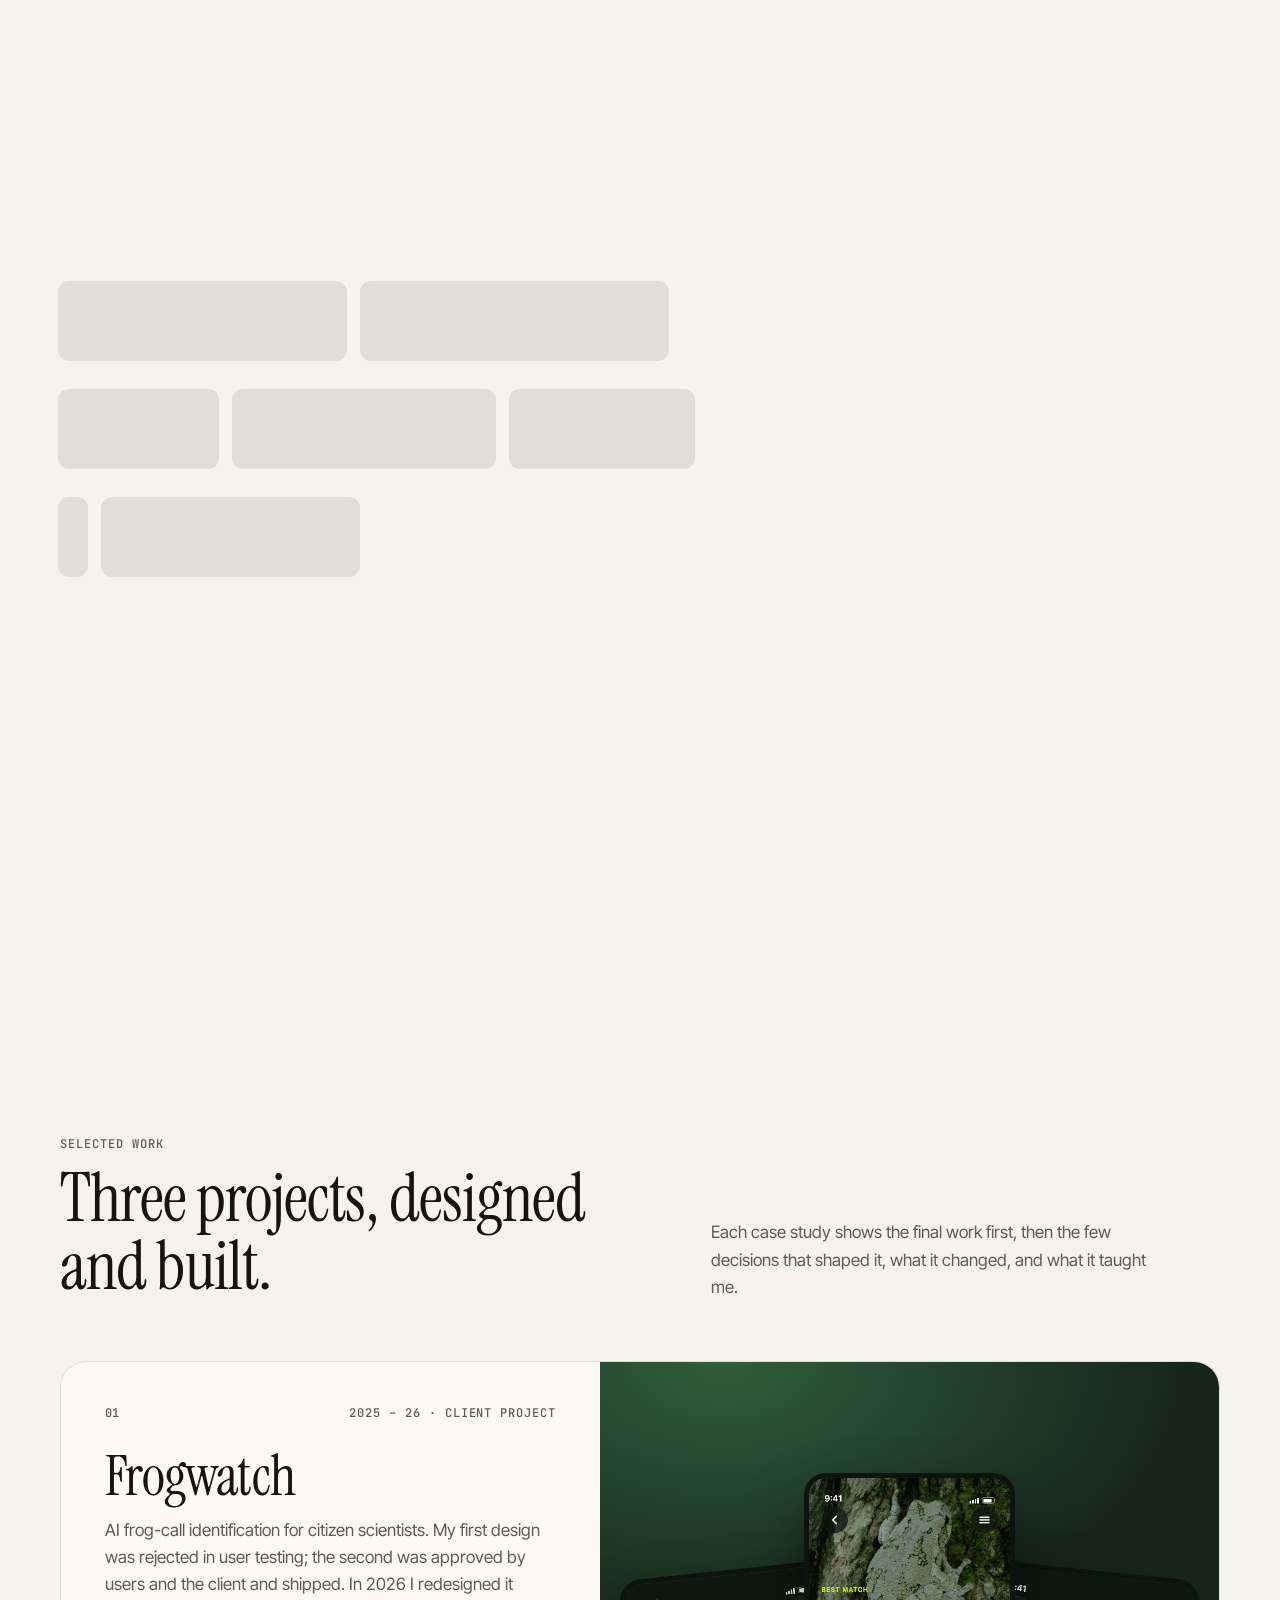
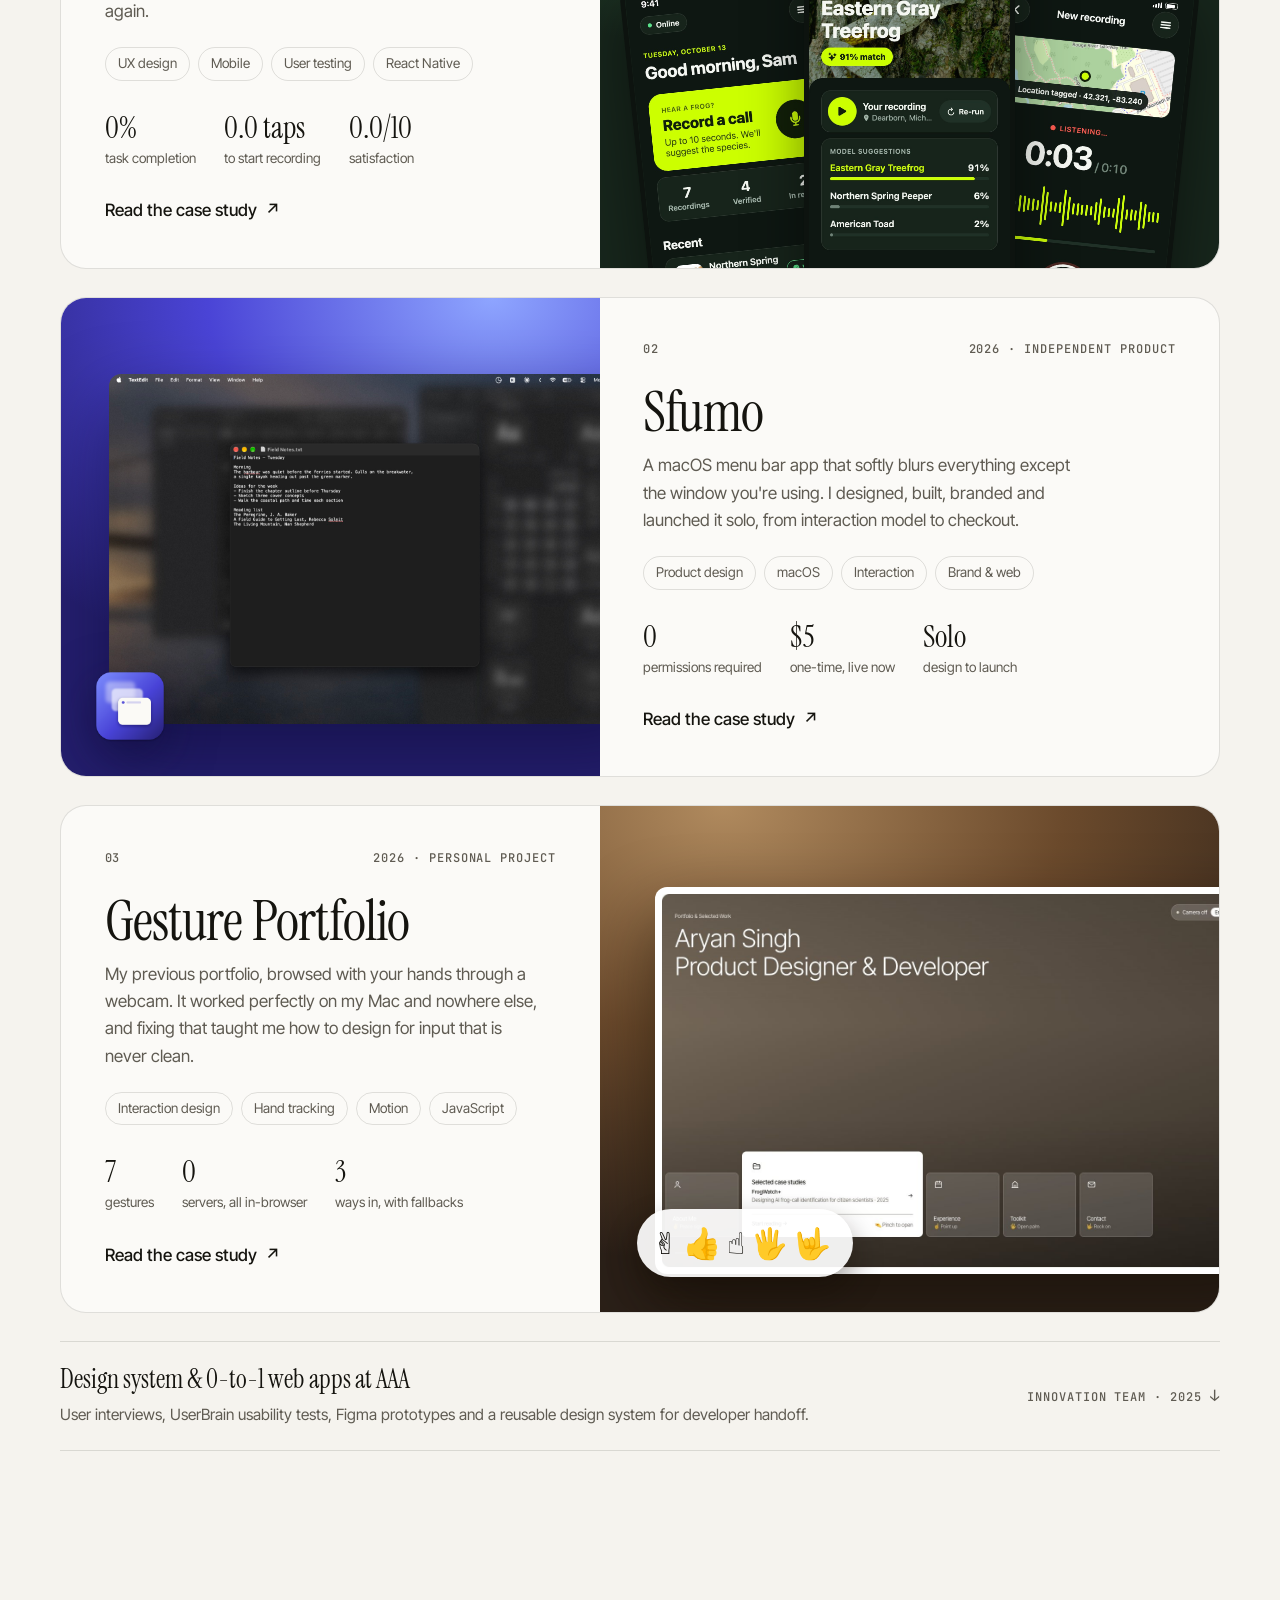
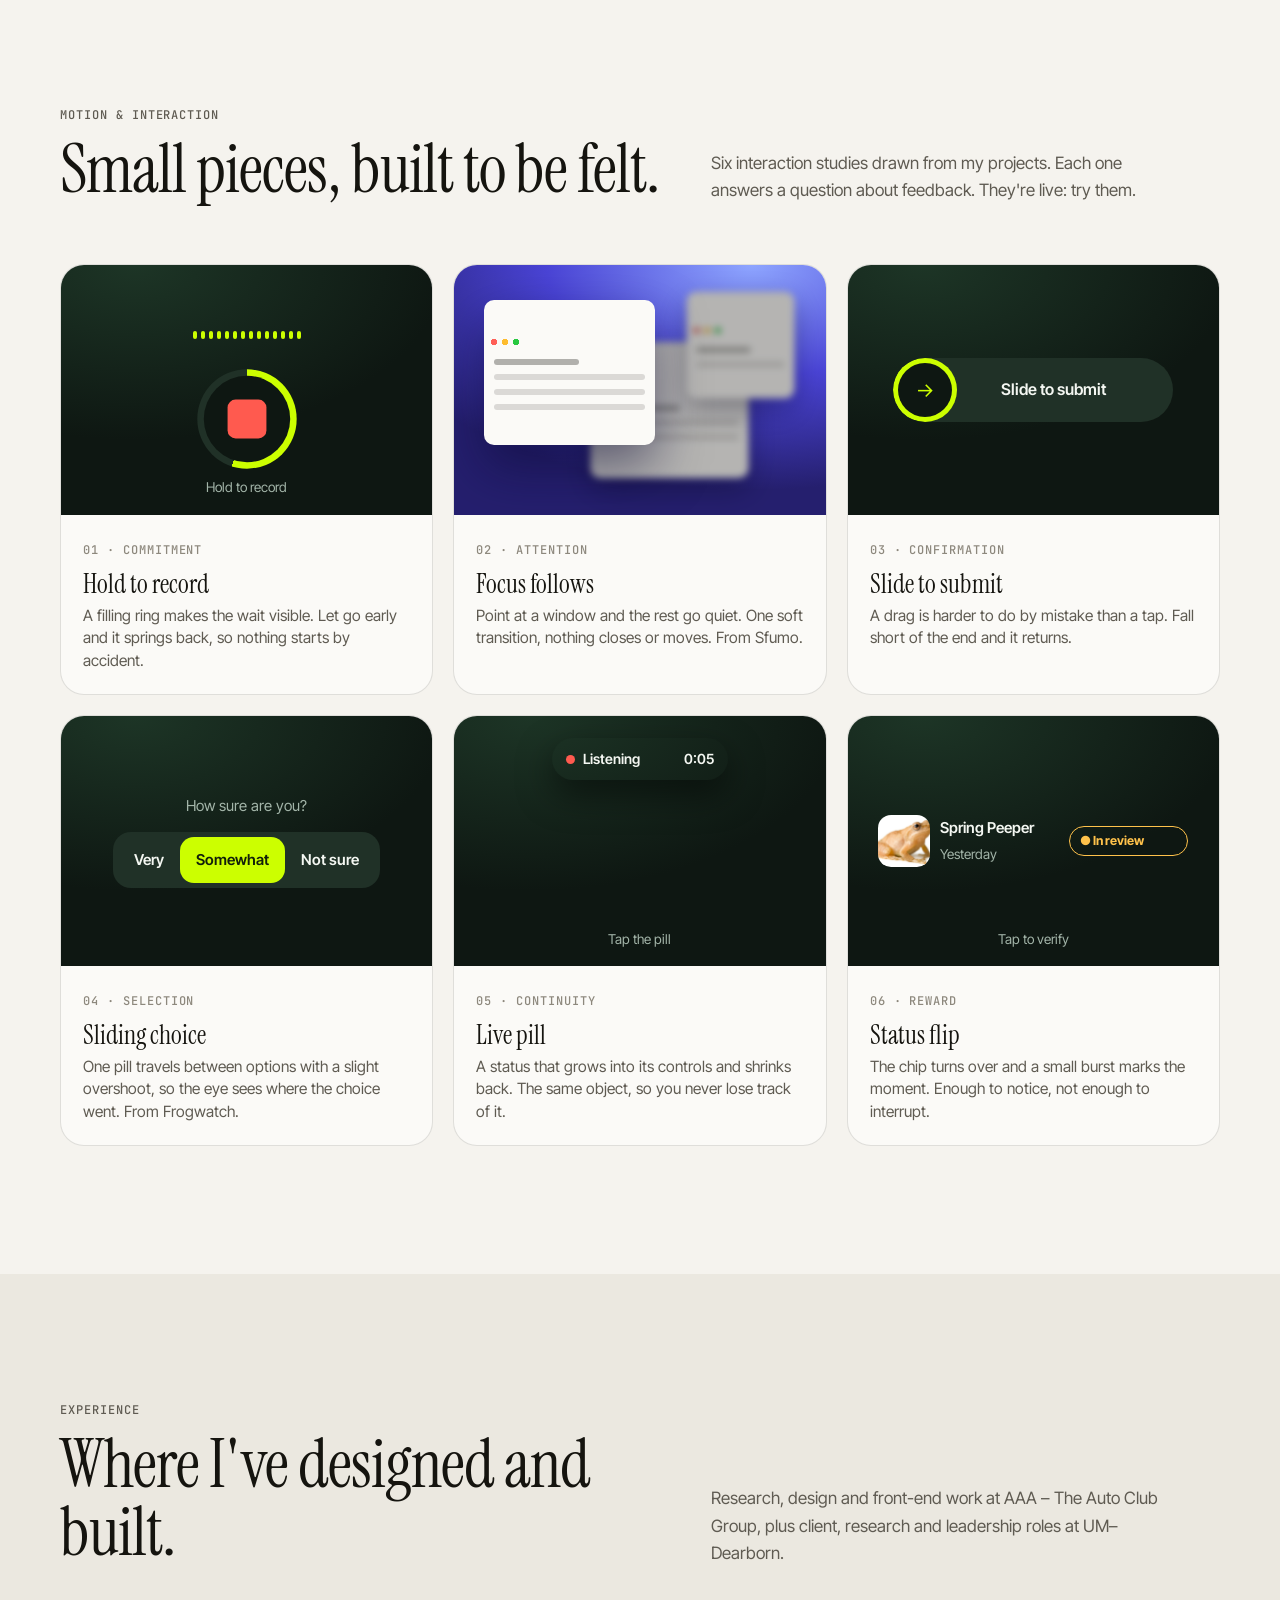
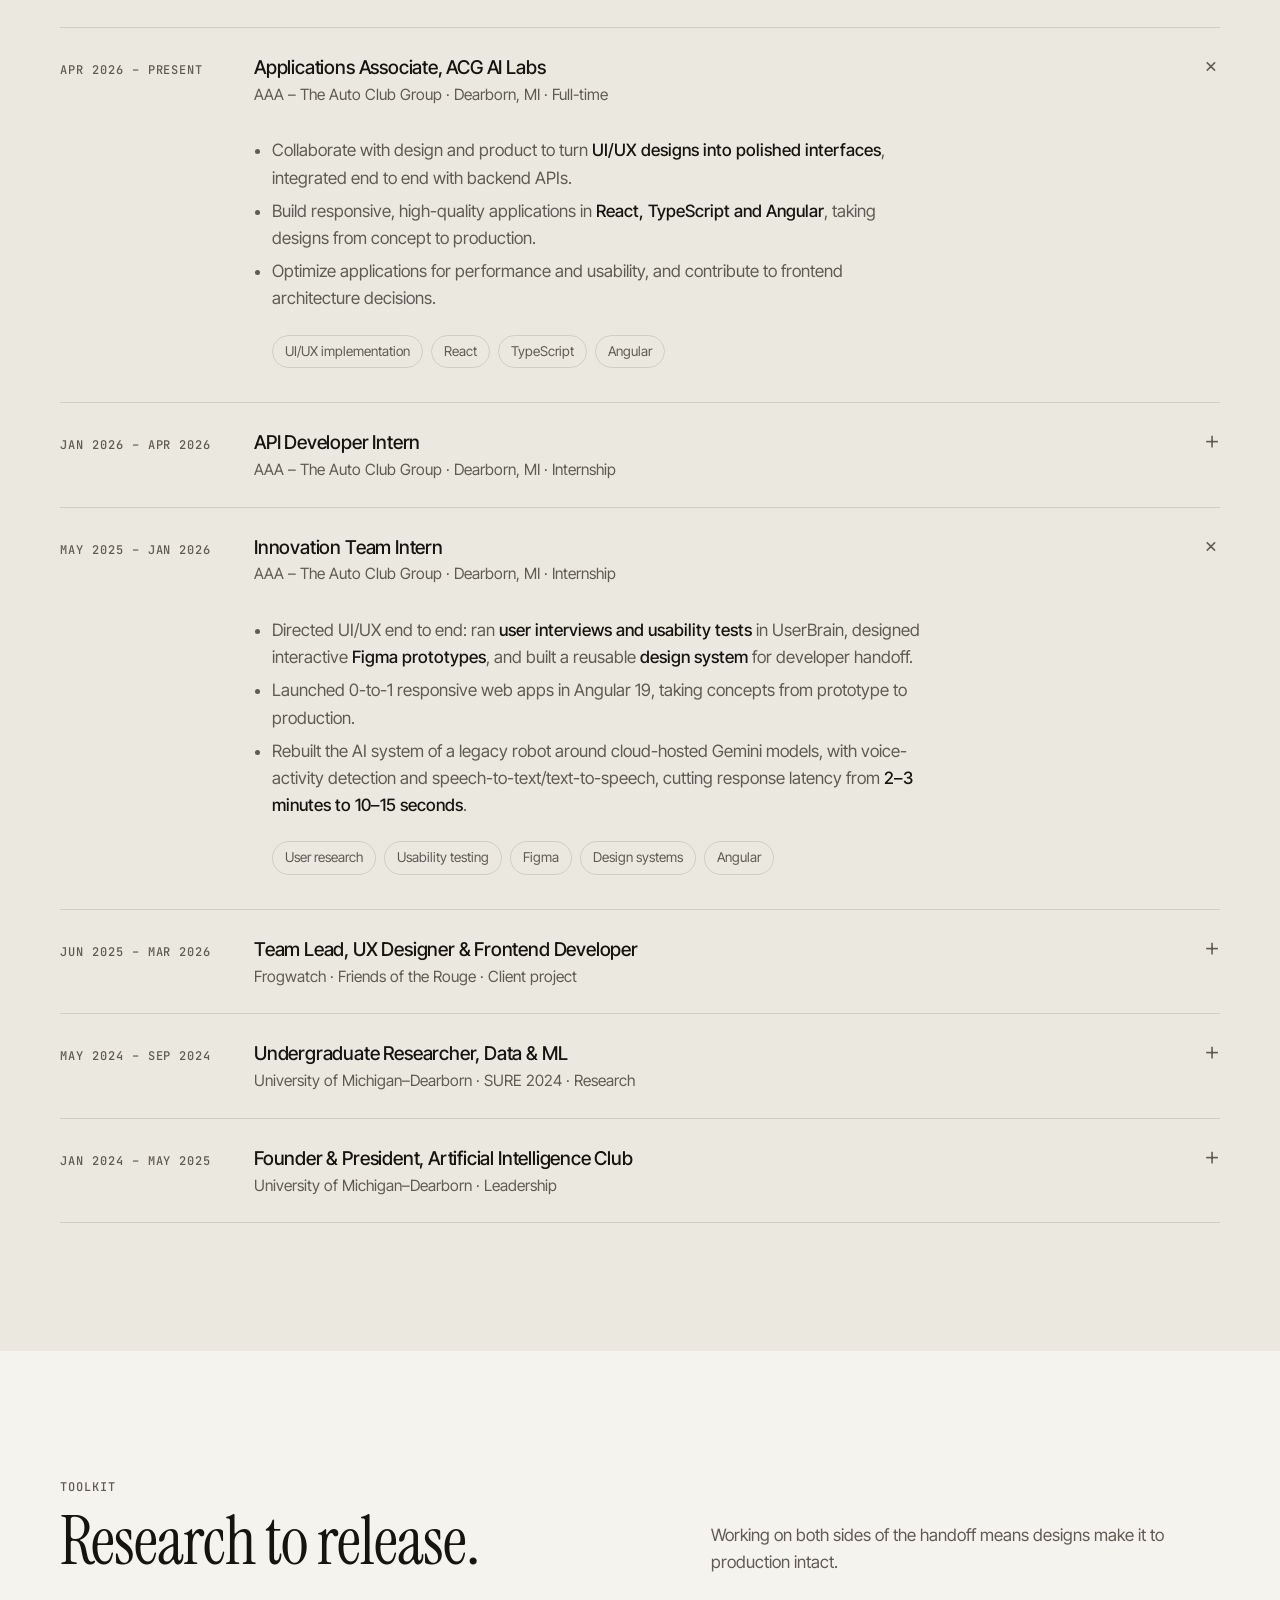
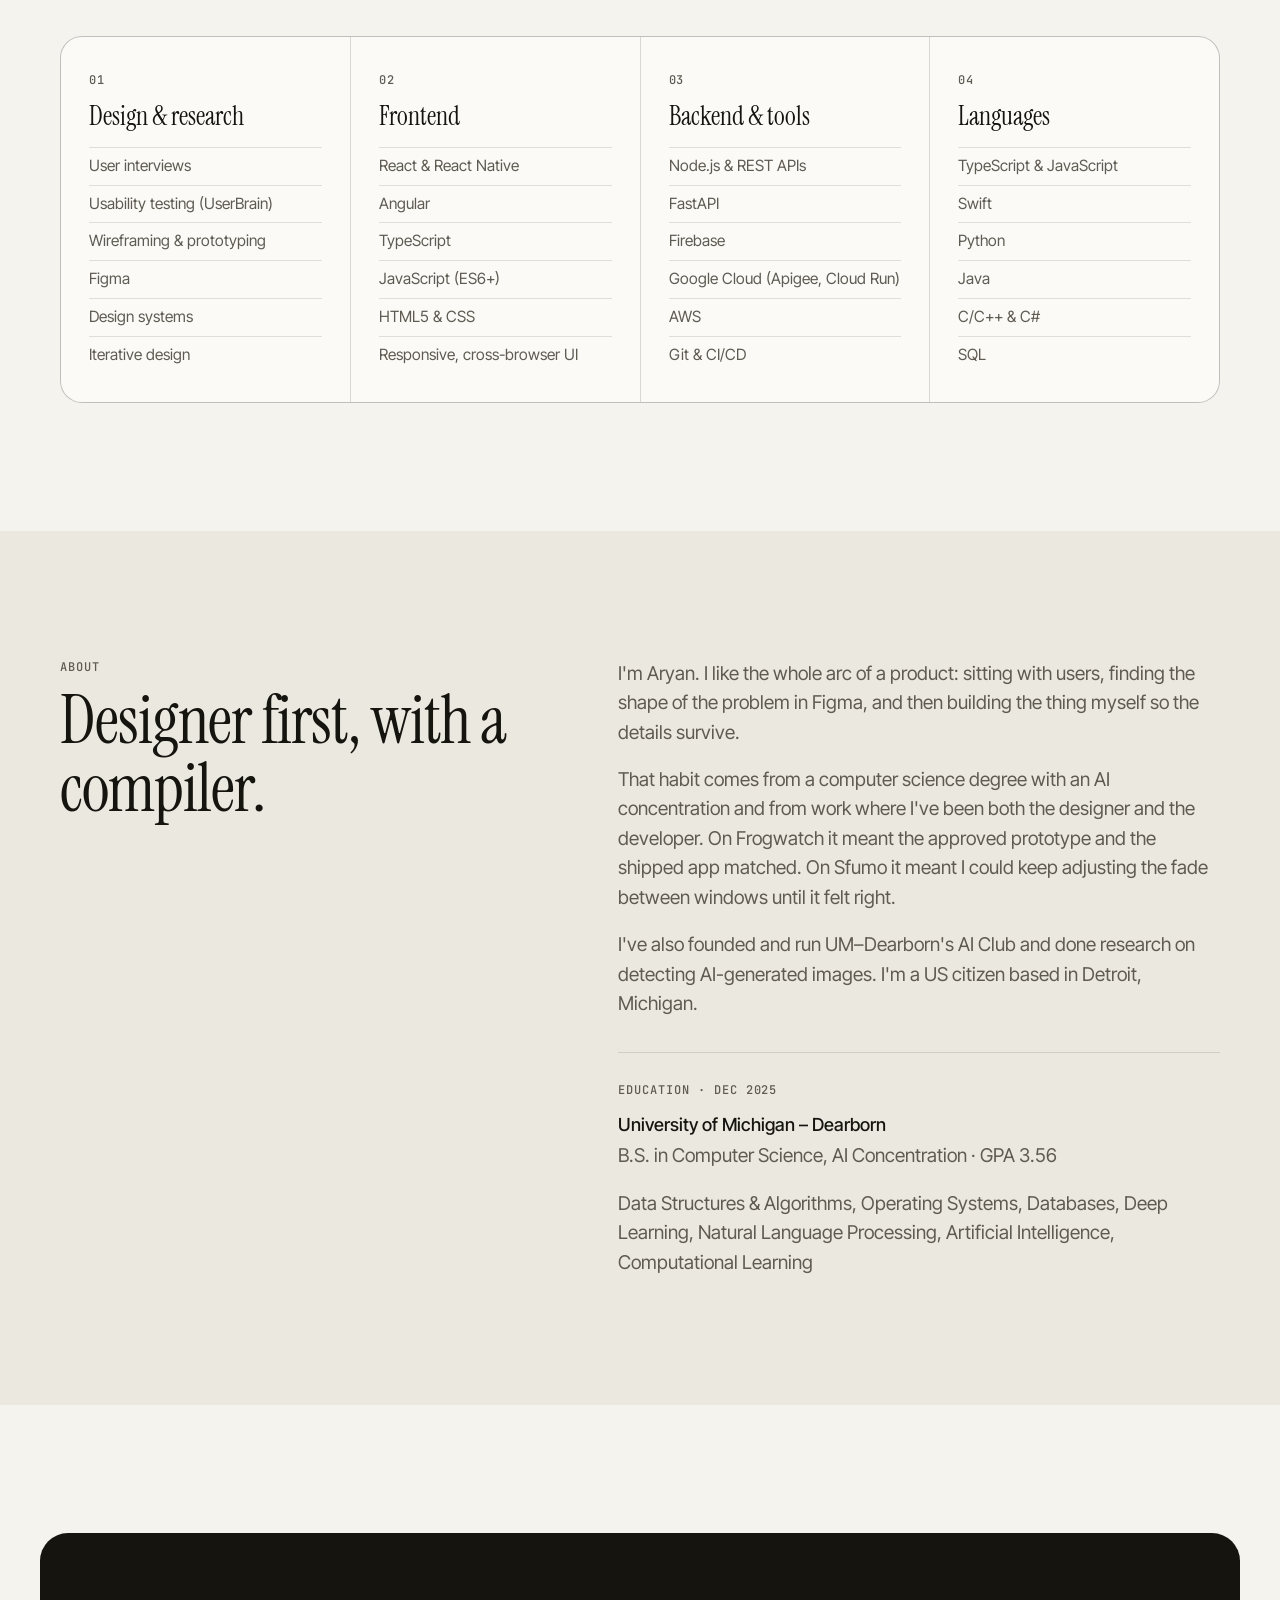
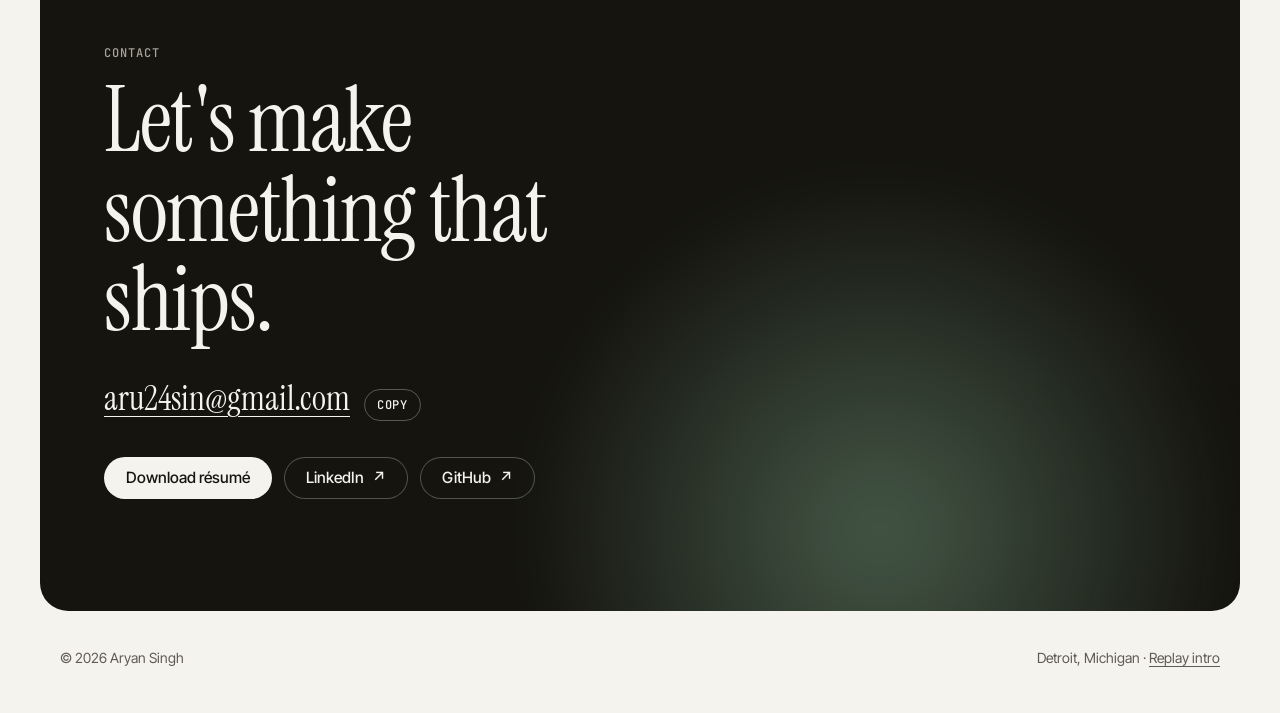
==== commit 8d98a2a2: "Add motion studies, a two-part intro and one-minute case studies - Motion & interaction section on t" ====
--- a/2/index.html
+++ b/2/index.html
@@ -10,14 +10,15 @@
     <link rel="preconnect" href="https://fonts.googleapis.com" />
     <link rel="preconnect" href="https://fonts.gstatic.com" crossorigin />
     <link href="https://fonts.googleapis.com/css2?family=Instrument+Serif:ital@0;1&family=Inter+Tight:wght@400;500&family=JetBrains+Mono:wght@500&display=swap" rel="stylesheet" />
-    <link rel="stylesheet" href="style.css?v=8" />
+    <link rel="stylesheet" href="style.css?v=11" />
+    <link rel="stylesheet" href="lab.css?v=2" />
     <script>
       // Decide before first paint whether the intro plays (once per session, never with reduced motion).
       try {
         if (!matchMedia("(prefers-reduced-motion: reduce)").matches && !sessionStorage.getItem("intro-seen")) {
-          document.documentElement.classList.add("intro");
+          document.documentElement.classList.add("intro", "pre-wait");
           history.scrollRestoration = "manual"; // the intro always starts at the top
-          setTimeout(function () { document.documentElement.classList.remove("intro"); }, 6000); // failsafe
+          setTimeout(function () { document.documentElement.classList.remove("intro", "pre-wait"); }, 9000); // failsafe
         }
       } catch (e) {}
     </script>
@@ -30,6 +31,7 @@
         <a class="brand" href="#top"><i>A</i>Aryan Singh</a>
         <div class="nav-links">
           <a href="#work">Work</a>
+          <a href="#lab">Motion</a>
           <a href="#experience">Experience</a>
           <a href="#about">About</a>
           <a class="btn small" href="#contact">Get in touch</a>
@@ -145,6 +147,96 @@
         </div>
       </section>
 
+      <section id="lab">
+        <div class="wrap">
+          <div class="head reveal">
+            <div>
+              <div class="mono">Motion &amp; interaction</div>
+              <h2 class="serif">Small pieces, built to be felt.</h2>
+            </div>
+            <p>Six interaction studies drawn from my projects. Each one answers a question about feedback. They're live: try them.</p>
+          </div>
+
+          <div class="lab-grid reveal">
+            <article class="lab-tile">
+              <div class="lab-stage">
+                <div class="lab-hold">
+                  <div class="bars" aria-hidden="true"><i style="--n:0;--h:14"></i><i style="--n:1;--h:26"></i><i style="--n:2;--h:10"></i><i style="--n:3;--h:30"></i><i style="--n:4;--h:18"></i><i style="--n:5;--h:24"></i><i style="--n:6;--h:8"></i><i style="--n:7;--h:28"></i><i style="--n:8;--h:16"></i><i style="--n:9;--h:22"></i><i style="--n:10;--h:12"></i><i style="--n:11;--h:26"></i><i style="--n:12;--h:9"></i><i style="--n:13;--h:20"></i></div>
+                  <button class="ring" type="button" aria-label="Hold to record"><span class="dot"><svg viewBox="0 0 24 24" aria-hidden="true"><path d="M5 12.5l4.5 4.5L19 7.5" /></svg></span></button>
+                </div>
+                <span class="lab-hint">Hold to record</span>
+              </div>
+              <div class="lab-info"><span class="mono">01 · Commitment</span><h3>Hold to record</h3><p>A filling ring makes the wait visible. Let go early and it springs back, so nothing starts by accident.</p></div>
+            </article>
+
+            <article class="lab-tile">
+              <div class="lab-stage sky">
+                <div class="lab-focus">
+                  <button class="w1 on" type="button" aria-label="Focus the notes window"><i></i><i></i><i></i><i></i></button>
+                  <button class="w2" type="button" aria-label="Focus the photos window"><i></i><i></i><i></i></button>
+                  <button class="w3" type="button" aria-label="Focus the chat window"><i></i><i></i></button>
+                </div>
+              </div>
+              <div class="lab-info"><span class="mono">02 · Attention</span><h3>Focus follows</h3><p>Point at a window and the rest go quiet. One soft transition, nothing closes or moves. From Sfumo.</p></div>
+            </article>
+
+            <article class="lab-tile">
+              <div class="lab-stage">
+                <div class="lab-slide">
+                  <span class="fill"></span>
+                  <span class="label">Slide to submit</span>
+                  <span class="done">Sent for review ✓</span>
+                  <button class="thumb" type="button" aria-label="Slide to submit. Press Enter to submit">→</button>
+                </div>
+              </div>
+              <div class="lab-info"><span class="mono">03 · Confirmation</span><h3>Slide to submit</h3><p>A drag is harder to do by mistake than a tap. Fall short of the end and it returns.</p></div>
+            </article>
+
+            <article class="lab-tile">
+              <div class="lab-stage">
+                <div class="lab-seg-wrap">
+                  <span id="seg-q">How sure are you?</span>
+                  <div class="lab-seg" role="radiogroup" aria-labelledby="seg-q">
+                    <span class="pill" aria-hidden="true"></span>
+                    <button type="button" role="radio" aria-checked="true">Very</button>
+                    <button type="button" role="radio" aria-checked="false">Somewhat</button>
+                    <button type="button" role="radio" aria-checked="false">Not sure</button>
+                  </div>
+                </div>
+              </div>
+              <div class="lab-info"><span class="mono">04 · Selection</span><h3>Sliding choice</h3><p>One pill travels between options with a slight overshoot, so the eye sees where the choice went. From Frogwatch.</p></div>
+            </article>
+
+            <article class="lab-tile">
+              <div class="lab-stage">
+                <button class="lab-island" type="button" aria-expanded="false" aria-label="Recording status. Press to expand or collapse">
+                  <span class="mini"><b><i class="live"></i>Listening</b><span class="mini-time">0:03</span></span>
+                  <span class="full">
+                    <small><i class="live"></i>Listening for frogs</small>
+                    <span class="wave" aria-hidden="true"><i style="--n:0;--h:10"></i><i style="--n:1;--h:22"></i><i style="--n:2;--h:14"></i><i style="--n:3;--h:26"></i><i style="--n:4;--h:8"></i><i style="--n:5;--h:20"></i><i style="--n:6;--h:24"></i><i style="--n:7;--h:12"></i><i style="--n:8;--h:18"></i><i style="--n:9;--h:26"></i><i style="--n:10;--h:10"></i><i style="--n:11;--h:16"></i><i style="--n:12;--h:22"></i><i style="--n:13;--h:9"></i><i style="--n:14;--h:20"></i><i style="--n:15;--h:14"></i><i style="--n:16;--h:24"></i><i style="--n:17;--h:11"></i></span>
+                    <span class="foot"><span class="time">0:03</span><span class="stop">Stop</span></span>
+                  </span>
+                </button>
+                <span class="lab-hint">Tap the pill</span>
+              </div>
+              <div class="lab-info"><span class="mono">05 · Continuity</span><h3>Live pill</h3><p>A status that grows into its controls and shrinks back. The same object, so you never lose track of it.</p></div>
+            </article>
+
+            <article class="lab-tile">
+              <div class="lab-stage">
+                <button class="lab-row" type="button" aria-pressed="false" aria-label="Spring Peeper recording. Press to toggle verified">
+                  <img src="images/lab/peeper.png" alt="" />
+                  <span><b>Spring Peeper</b><small>Yesterday</small></span>
+                  <span class="lab-chip"><span class="a">● In review</span><span class="b">✓ Verified</span><em style="--a:0deg"></em><em style="--a:45deg"></em><em style="--a:90deg"></em><em style="--a:135deg"></em><em style="--a:180deg"></em><em style="--a:225deg"></em><em style="--a:270deg"></em><em style="--a:315deg"></em></span>
+                </button>
+                <span class="lab-hint">Tap to verify</span>
+              </div>
+              <div class="lab-info"><span class="mono">06 · Reward</span><h3>Status flip</h3><p>The chip turns over and a small burst marks the moment. Enough to notice, not enough to interrupt.</p></div>
+            </article>
+          </div>
+        </div>
+      </section>
+
       <section id="experience" class="band">
         <div class="wrap">
           <div class="head reveal">
@@ -325,6 +417,7 @@
 
     <script src="main.js"></script>
     <script src="interactions.js?v=3"></script>
-    <script src="intro.js?v=4"></script>
+    <script src="lab.js?v=1"></script>
+    <script src="intro.js?v=7"></script>
   </body>
 </html>
--- a/2/style.css
+++ b/2/style.css
@@ -641,3 +641,69 @@
   .d-shot { max-width: 440px; }
   .d:not(.two):not(.wide) .d-shot { max-width: 240px; }
 }
+
+/* =========================================================================
+   Opening sequence, part 1: four interaction components in close-up, each
+   completing, then the view pulls back to a row of frames and hands over to
+   the headline intro. Same paper, ink and blue as the rest of the intro.
+   ========================================================================= */
+html.pre-wait body::after { content: ""; position: fixed; inset: 0; z-index: 150; background: var(--paper); }
+.pre { position: fixed; inset: 0; z-index: 200; background: var(--paper); overflow: hidden; pointer-events: none; }
+.pre.out { opacity: 0; transition: opacity 0.55s ease; }
+.pre-stage { position: absolute; inset: 0; font-size: min(1vw, 1.35vh); }
+.pre.out .pre-stage { transform: translateY(-7vh) scale(0.94); transition: transform 0.65s var(--ease); }
+.pre-meta { position: absolute; left: 0; right: 0; bottom: 28px; display: flex; justify-content: space-between; padding: 0 clamp(16px, 4vw, 48px); transition: opacity 0.3s; }
+.pre.grid .pre-meta { opacity: 0; }
+
+.pre-item { position: absolute; left: 50%; top: 50%; translate: -50% -50%; opacity: 0; display: grid; place-items: center; }
+.pre[data-shot="0"] .pre-item:nth-child(1), .pre[data-shot="1"] .pre-item:nth-child(2),
+.pre[data-shot="2"] .pre-item:nth-child(3), .pre[data-shot="3"] .pre-item:nth-child(4) { opacity: 1; animation: pre-push 0.6s linear both; }
+@keyframes pre-push { from { transform: scale(1); } to { transform: scale(1.08); } }
+.pre.grid .pre-item { opacity: 1; animation: none; transform: translateX(var(--gx)) scale(0.19); transition: transform 0.65s var(--ease); }
+.pre-item:nth-child(1) { --gx: -37.5em; }
+.pre-item:nth-child(2) { --gx: -12.5em; }
+.pre-item:nth-child(3) { --gx: 12.5em; }
+.pre-item:nth-child(4) { --gx: 37.5em; }
+/* In the pulled-back view each component sits in a labelled frame, like the headline will */
+.pre-item::before { content: ""; position: absolute; left: 50%; top: 50%; width: 100em; height: 62em; translate: -50% -50%; border: 0.55em solid #4f7cff; opacity: 0; transition: opacity 0.35s ease 0.25s; }
+.pre-item > b { position: absolute; left: 50%; top: 50%; width: 0; height: 0; translate: -50em -31em; font-size: 1em; opacity: 0; transition: opacity 0.35s ease 0.25s; }
+.pre-item > b span { position: absolute; left: -0.28em; bottom: 2.2em; font: 500 4.6em/1 var(--mono); letter-spacing: 0.04em; color: #fff; background: #4f7cff; padding: 0.42em 0.7em; border-radius: 0.35em; white-space: nowrap; }
+.pre.grid .pre-item::before, .pre.grid .pre-item > b { opacity: 1; }
+
+/* 1. Toggle */
+.pre-toggle .rail { position: relative; display: block; width: 58em; height: 32em; border-radius: 16em; background: #e1ddd3; transition: background 0.32s ease; }
+.pre-toggle .rail i { position: absolute; left: 3em; top: 3em; width: 26em; height: 26em; border-radius: 50%; background: #fff; box-shadow: 0 1.2em 3em rgba(21, 20, 15, 0.22); transition: transform 0.4s cubic-bezier(0.34, 1.45, 0.64, 1); }
+.pre-toggle.done .rail { background: var(--ink); }
+.pre-toggle.done .rail i { transform: translateX(26em); }
+
+/* 2. Hold ring */
+.pre-ring .circle { position: relative; display: grid; place-items: center; width: 38em; height: 38em; border-radius: 50%; background: conic-gradient(#4f7cff calc(var(--rp) * 360deg), #e1ddd3 0); transition: --rp 0.36s ease-out; }
+.pre-ring .circle::before { content: ""; position: absolute; inset: 3.2em; border-radius: 50%; background: var(--paper); }
+.pre-ring.done .circle { --rp: 1; }
+.pre-ring svg { position: relative; width: 17em; height: 17em; fill: none; stroke: var(--ink); stroke-width: 2.6; stroke-linecap: round; stroke-linejoin: round; stroke-dasharray: 30; stroke-dashoffset: 30; transition: stroke-dashoffset 0.28s var(--ease) 0.26s; }
+.pre-ring.done svg { stroke-dashoffset: 0; }
+@property --rp { syntax: "<number>"; inherits: true; initial-value: 0; }
+
+/* 3. Slide to ship */
+.pre-slide .rail { position: relative; display: block; width: 74em; height: 20em; border-radius: 10em; background: #e1ddd3; overflow: hidden; }
+.pre-slide .rail::before { content: ""; position: absolute; left: 0; top: 0; bottom: 0; width: 20em; border-radius: 10em; background: var(--ink); transition: width 0.42s var(--ease); }
+.pre-slide .rail i { position: absolute; left: 2.5em; top: 2.5em; width: 15em; height: 15em; border-radius: 50%; background: var(--paper); display: grid; place-items: center; font-style: normal; color: var(--ink); transition: transform 0.42s var(--ease), opacity 0.2s ease 0.3s; }
+.pre-slide .rail i::before { content: "→"; font: 500 6em/1 var(--sans); }
+.pre-slide em, .pre-slide u { position: absolute; inset: 0; display: grid; place-items: center; font: 400 7em/1 var(--serif); font-style: normal; text-decoration: none; transition: opacity 0.25s ease; }
+.pre-slide em { color: var(--ink-2); padding-left: 2.4em; }
+.pre-slide u { color: var(--paper); opacity: 0; font-style: italic; }
+.pre-slide.done .rail::before { width: 100%; }
+.pre-slide.done .rail i { transform: translateX(54em); opacity: 0; }
+.pre-slide.done em { opacity: 0; }
+.pre-slide.done u { opacity: 1; transition-delay: 0.22s; }
+
+/* 4. Button press, with the cursor that will go on to click the headline */
+.pre-press .button { display: grid; place-items: center; width: 56em; height: 17em; border-radius: 8.5em; background: var(--ink); color: var(--paper); }
+.pre-press .button span { font: 500 5.6em/1 var(--sans); }
+.pre-press.done .button { animation: pre-press 0.36s var(--ease) 0.16s both; }
+@keyframes pre-press { 40% { transform: scale(0.94); } }
+.pre-press .pc { position: absolute; left: 50%; top: 50%; transform: translate(26em, 16em); transition: transform 0.3s var(--ease), opacity 0.25s; }
+.pre-press.done .pc { transform: translate(14em, 3em); }
+.pre-press .pc svg { display: block; width: 6em; height: 6em; filter: drop-shadow(0 0.5em 1em rgba(21, 20, 15, 0.25)); }
+.pre-press .pc span { display: block; margin: 0.4em 0 0 4.4em; padding: 0.35em 0.75em; border-radius: 99em 99em 99em 0.4em; font: 500 3.2em/1.2 var(--sans); color: #fff; background: #4f7cff; white-space: nowrap; }
+.pre.grid .pre-press .pc { opacity: 0; }
--- a/2/lab.css
+++ b/2/lab.css
@@ -0,0 +1,112 @@
+/* Motion & interaction studies: six small live components on the home page. */
+.lab-grid { display: grid; grid-template-columns: repeat(3, 1fr); gap: 20px; }
+.lab-tile { border: 1px solid var(--line); border-radius: 24px; overflow: hidden; background: var(--card); display: flex; flex-direction: column; }
+.lab-stage {
+  position: relative; height: 250px; display: grid; place-items: center; overflow: hidden;
+  background: radial-gradient(120% 100% at 20% 0%, #1d3526 0%, #0e1712 70%); color: #f4f7f2;
+  --lime: #ccff00; --ink: #12200a; --surf: #203127; --mute: #a3b5a9; --red: #ff5a4f; --ok: #5be38b;
+  font-family: var(--sans); user-select: none; -webkit-user-select: none; touch-action: manipulation;
+}
+.lab-stage button { font: inherit; color: inherit; border: 0; background: none; padding: 0; cursor: pointer; }
+.lab-stage :focus-visible { outline: 2px solid #fff; outline-offset: 4px; }
+.lab-info { padding: 20px 22px 22px; }
+.lab-info .mono { color: var(--ink-3); }
+.lab-info h3 { font: 400 26px/1.1 var(--serif); margin: 8px 0 6px; }
+.lab-info p { color: var(--ink-2); font-size: 15.5px; line-height: 1.45; }
+.lab-hint { position: absolute; left: 0; right: 0; bottom: 16px; text-align: center; font-size: 13.5px; color: var(--mute); transition: opacity 0.3s; pointer-events: none; }
+
+/* 1. Hold to record */
+.lab-hold { display: grid; justify-items: center; gap: 18px; }
+.lab-hold .bars { display: flex; align-items: center; gap: 4px; height: 40px; }
+.lab-hold .bars i { width: 4px; height: 8px; border-radius: 2px; background: var(--surf); transition: height 0.25s var(--ease), background 0.25s; }
+.lab-hold.holding .bars i { background: var(--lime); animation: lab-bar 0.7s ease-in-out infinite alternate; animation-delay: calc(var(--n) * -0.09s); }
+@keyframes lab-bar { from { height: 6px; } to { height: calc(10px + var(--h) * 1px); } }
+.lab-hold .ring {
+  position: relative; width: 92px; height: 92px; border-radius: 50%; display: grid; place-items: center;
+  background: conic-gradient(var(--lime) calc(var(--p, 0) * 360deg), var(--surf) 0);
+  transition: transform 0.3s var(--ease);
+}
+.lab-hold .ring::before { content: ""; position: absolute; inset: 6px; border-radius: 50%; background: #0e1712; }
+.lab-hold .dot { position: relative; width: 58px; height: 58px; border-radius: 50%; background: var(--red); display: grid; place-items: center; transition: border-radius 0.3s var(--ease), transform 0.3s var(--ease), background 0.3s; }
+.lab-hold.holding .ring { transform: scale(1.08); }
+.lab-hold.holding .dot { transform: scale(0.62); border-radius: 12px; }
+.lab-hold.done .dot { background: var(--lime); transform: scale(1); }
+.lab-hold .dot svg { width: 28px; height: 28px; stroke: var(--ink); stroke-width: 3; fill: none; stroke-linecap: round; stroke-linejoin: round; stroke-dasharray: 30; stroke-dashoffset: 30; transition: stroke-dashoffset 0.4s var(--ease) 0.1s; }
+.lab-hold.done .dot svg { stroke-dashoffset: 0; }
+.lab-hold.springing .ring { transition: --p 0.5s var(--ease), transform 0.3s var(--ease); }
+@property --p { syntax: "<number>"; inherits: true; initial-value: 0; }
+
+/* 2. Focus follows */
+.lab-stage.sky { background: radial-gradient(110% 90% at 80% 0%, #8ea5ff 0%, #4a44d6 50%, #251f6e 100%); }
+.lab-focus { position: absolute; inset: 0; }
+.lab-focus button {
+  position: absolute; border-radius: 10px; background: #fbfaf7; overflow: hidden; text-align: left;
+  box-shadow: 0 12px 30px rgba(10, 8, 50, 0.35);
+  transition: filter 0.45s ease, transform 0.45s var(--ease), box-shadow 0.45s ease;
+  filter: blur(4px) brightness(0.72) saturate(0.8); transform: scale(0.97);
+}
+.lab-focus button.on { filter: none; transform: none; z-index: 2; box-shadow: 0 22px 50px rgba(10, 8, 50, 0.5); }
+.lab-focus button::before { content: ""; display: block; height: 16px; background: #eceae4 radial-gradient(circle at 10px 8px, #ff5f57 3px, transparent 3.5px), #eceae4; background-image: radial-gradient(circle at 10px 8px, #ff5f57 3px, transparent 3.5px), radial-gradient(circle at 21px 8px, #febc2e 3px, transparent 3.5px), radial-gradient(circle at 32px 8px, #28c840 3px, transparent 3.5px); }
+.lab-focus button i { display: block; height: 6px; margin: 9px 10px 0; border-radius: 3px; background: rgba(21, 20, 15, 0.14); }
+.lab-focus button i:first-of-type { width: 50%; background: rgba(21, 20, 15, 0.32); }
+.lab-focus .w1 { left: 8%; top: 14%; width: 46%; height: 58%; }
+.lab-focus .w2 { left: 36%; top: 30%; width: 44%; height: 56%; }
+.lab-focus .w3 { left: 62%; top: 10%; width: 30%; height: 44%; }
+
+/* 3. Slide to submit */
+.lab-slide { position: relative; width: min(280px, 80%); height: 64px; border-radius: 999px; background: var(--surf); overflow: hidden; touch-action: none; }
+.lab-slide .fill { position: absolute; inset: 0; background: var(--lime); transform-origin: 0 50%; border-radius: 999px; width: calc(64px + var(--x, 0) * 1px); transition: background 0.3s; }
+.lab-slide .label { position: absolute; inset: 0; display: grid; place-items: center; font-weight: 600; font-size: 16px; padding-left: 40px; opacity: calc(1 - var(--t, 0) * 1.6); pointer-events: none; }
+.lab-slide .done { position: absolute; inset: 0; display: grid; place-items: center; font-weight: 700; font-size: 16px; color: var(--ink); opacity: 0; transform: translateY(8px); transition: opacity 0.3s, transform 0.4s var(--ease); pointer-events: none; }
+.lab-slide .thumb { position: absolute; left: 5px; top: 5px; width: 54px; height: 54px; border-radius: 50%; background: #0e1712; display: grid; place-items: center; color: var(--lime); font-size: 20px; transform: translateX(calc(var(--x, 0) * 1px)); cursor: grab; touch-action: none; }
+.lab-slide.back .thumb, .lab-slide.back .fill { transition: transform 0.5s cubic-bezier(0.34, 1.4, 0.64, 1), width 0.5s cubic-bezier(0.34, 1.4, 0.64, 1); }
+.lab-slide.sent .thumb { opacity: 0; transition: opacity 0.2s; }
+.lab-slide.sent .fill { width: 100%; transition: width 0.3s var(--ease); }
+.lab-slide.sent .done { opacity: 1; transform: none; }
+
+/* 4. Segmented control */
+.lab-seg-wrap { display: grid; gap: 14px; justify-items: center; }
+.lab-seg-wrap > span { font-size: 15px; color: var(--mute); }
+.lab-seg { position: relative; display: flex; padding: 5px; border-radius: 18px; background: var(--surf); }
+.lab-seg .pill { position: absolute; top: 5px; bottom: 5px; left: 0; width: calc(var(--w, 0) * 1px); border-radius: 14px; background: var(--lime); transform: translateX(calc(var(--l, 0) * 1px)); transition: transform 0.5s cubic-bezier(0.34, 1.5, 0.64, 1), width 0.4s var(--ease); }
+.lab-seg button { position: relative; height: 46px; padding: 0 16px; font-weight: 600; font-size: 15px; white-space: nowrap; transition: color 0.25s; }
+.lab-seg button[aria-checked="true"] { color: var(--ink); }
+.lab-seg button:active { transform: scale(0.96); }
+
+/* 5. Live pill */
+.lab-island { position: absolute; top: 22px; left: 50%; translate: -50% 0; width: 176px; height: 42px; border-radius: 21px; background: #000; overflow: hidden; box-shadow: 0 14px 34px rgba(0, 0, 0, 0.5); transition: width 0.55s cubic-bezier(0.3, 1.25, 0.5, 1), height 0.55s cubic-bezier(0.3, 1.25, 0.5, 1), border-radius 0.55s var(--ease); }
+.lab-island.open { width: 262px; height: 150px; border-radius: 34px; }
+.lab-island .mini, .lab-island .full { position: absolute; inset: 0; transition: opacity 0.25s ease, transform 0.4s var(--ease), filter 0.3s; }
+.lab-island .mini { display: flex; align-items: center; justify-content: space-between; padding: 0 14px; font-weight: 600; font-size: 14px; width: 176px; }
+.lab-island .mini b { display: flex; align-items: center; gap: 8px; font-weight: 600; }
+.lab-island .live { width: 9px; height: 9px; border-radius: 50%; background: var(--red); animation: lab-pulse 1.2s ease-in-out infinite; }
+@keyframes lab-pulse { 50% { opacity: 0.35; transform: scale(0.8); } }
+.lab-island .full { opacity: 0; transform: scale(0.9); filter: blur(6px); padding: 18px 20px; display: grid; grid-template-rows: auto 1fr auto; text-align: left; pointer-events: none; }
+.lab-island.open .mini { opacity: 0; filter: blur(6px); transform: scale(0.9); }
+.lab-island.open .full { opacity: 1; transform: none; filter: none; transition-delay: 0.12s; }
+.lab-island .full small { display: flex; align-items: center; gap: 8px; color: var(--mute); font-size: 12.5px; font-weight: 600; letter-spacing: 0.04em; text-transform: uppercase; }
+.lab-island .wave { display: flex; align-items: center; gap: 3px; height: 34px; }
+.lab-island .wave i { width: 3px; border-radius: 2px; background: var(--lime); height: 6px; animation: lab-bar 0.6s ease-in-out infinite alternate; animation-delay: calc(var(--n) * -0.07s); }
+.lab-island .foot { display: flex; align-items: center; justify-content: space-between; }
+.lab-island .time { font-weight: 700; font-size: 26px; font-variant-numeric: tabular-nums; letter-spacing: -0.5px; }
+.lab-island .stop { height: 34px; padding: 0 14px; border-radius: 17px; background: var(--red); font-weight: 700; font-size: 13.5px; display: grid; place-items: center; }
+
+/* 6. Status flip */
+.lab-row { position: relative; display: flex; align-items: center; gap: 10px; width: min(310px, 92%); padding: 12px; border-radius: 18px; background: #17241c; border: 1px solid rgba(255, 255, 255, 0.09); text-align: left; transition: transform 0.2s var(--ease); }
+.lab-row:active { transform: scale(0.98); }
+.lab-row img { width: 52px; height: 52px; border-radius: 13px; object-fit: cover; background: #fff; }
+.lab-row > span { flex: 1; min-width: 0; }
+.lab-row b { display: block; font-weight: 600; font-size: 15px; white-space: nowrap; overflow: hidden; text-overflow: ellipsis; }
+.lab-row small { color: var(--mute); font-size: 13.5px; }
+.lab-chip { position: relative; height: 30px; perspective: 300px; }
+.lab-chip span { display: flex; align-items: center; gap: 5px; height: 30px; padding: 0 10px; border-radius: 15px; border: 1px solid; font-size: 12.5px; font-weight: 700; white-space: nowrap; backface-visibility: hidden; transition: transform 0.55s cubic-bezier(0.3, 1.3, 0.5, 1), opacity 0.3s; }
+.lab-chip .a { color: #ffc24b; }
+.lab-chip .b { color: var(--ok); position: absolute; right: 0; top: 0; transform: rotateX(-90deg); opacity: 0; }
+.lab-row.ok .lab-chip .a { transform: rotateX(90deg); opacity: 0; }
+.lab-row.ok .lab-chip .b { transform: none; opacity: 1; }
+.lab-chip em { position: absolute; right: 30px; top: 12px; width: 6px; height: 6px; border-radius: 50%; background: var(--ok); opacity: 0; pointer-events: none; }
+.lab-row.ok .lab-chip em { animation: lab-burst 0.7s var(--ease) both; }
+@keyframes lab-burst { 0% { opacity: 1; transform: rotate(var(--a)) translateX(0) scale(1); } 100% { opacity: 0; transform: rotate(var(--a)) translateX(34px) scale(0.3); } }
+
+@media (max-width: 960px) { .lab-grid { grid-template-columns: 1fr 1fr; } }
+@media (max-width: 620px) { .lab-grid { grid-template-columns: 1fr; } }
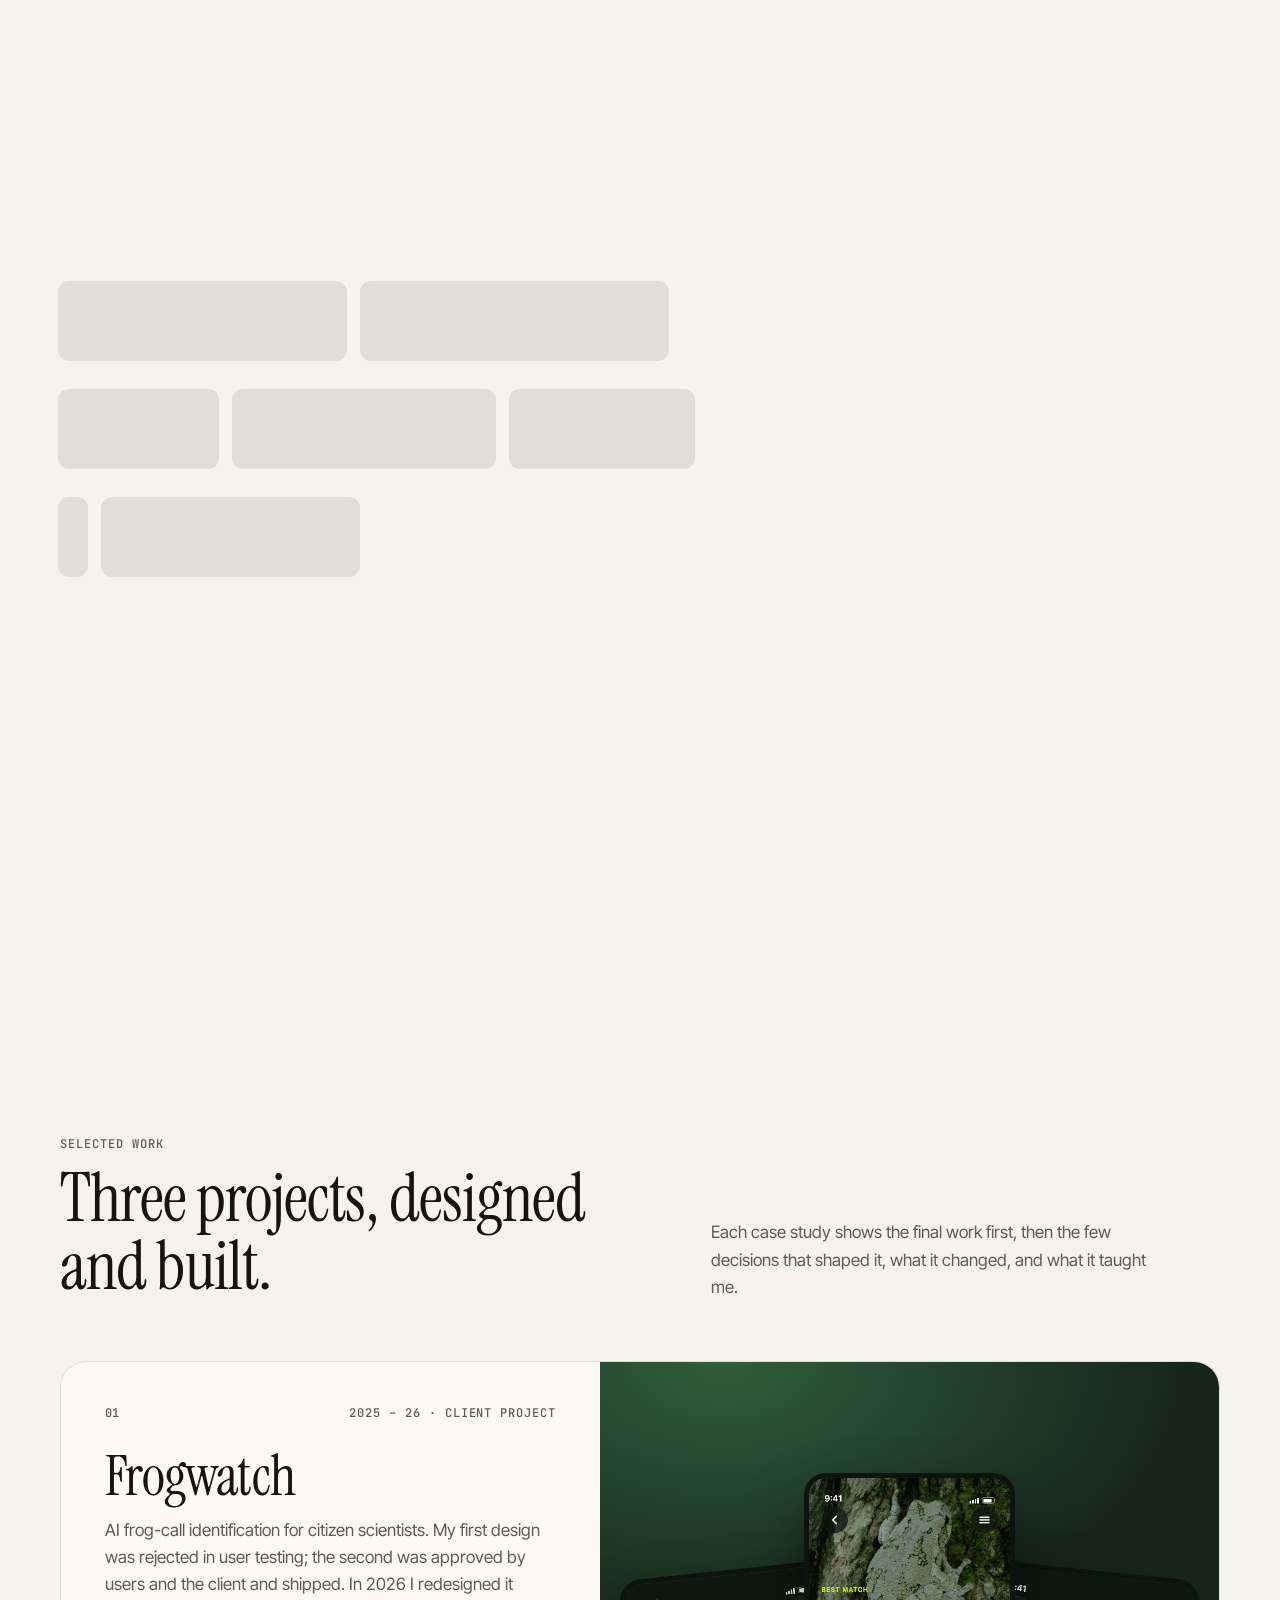
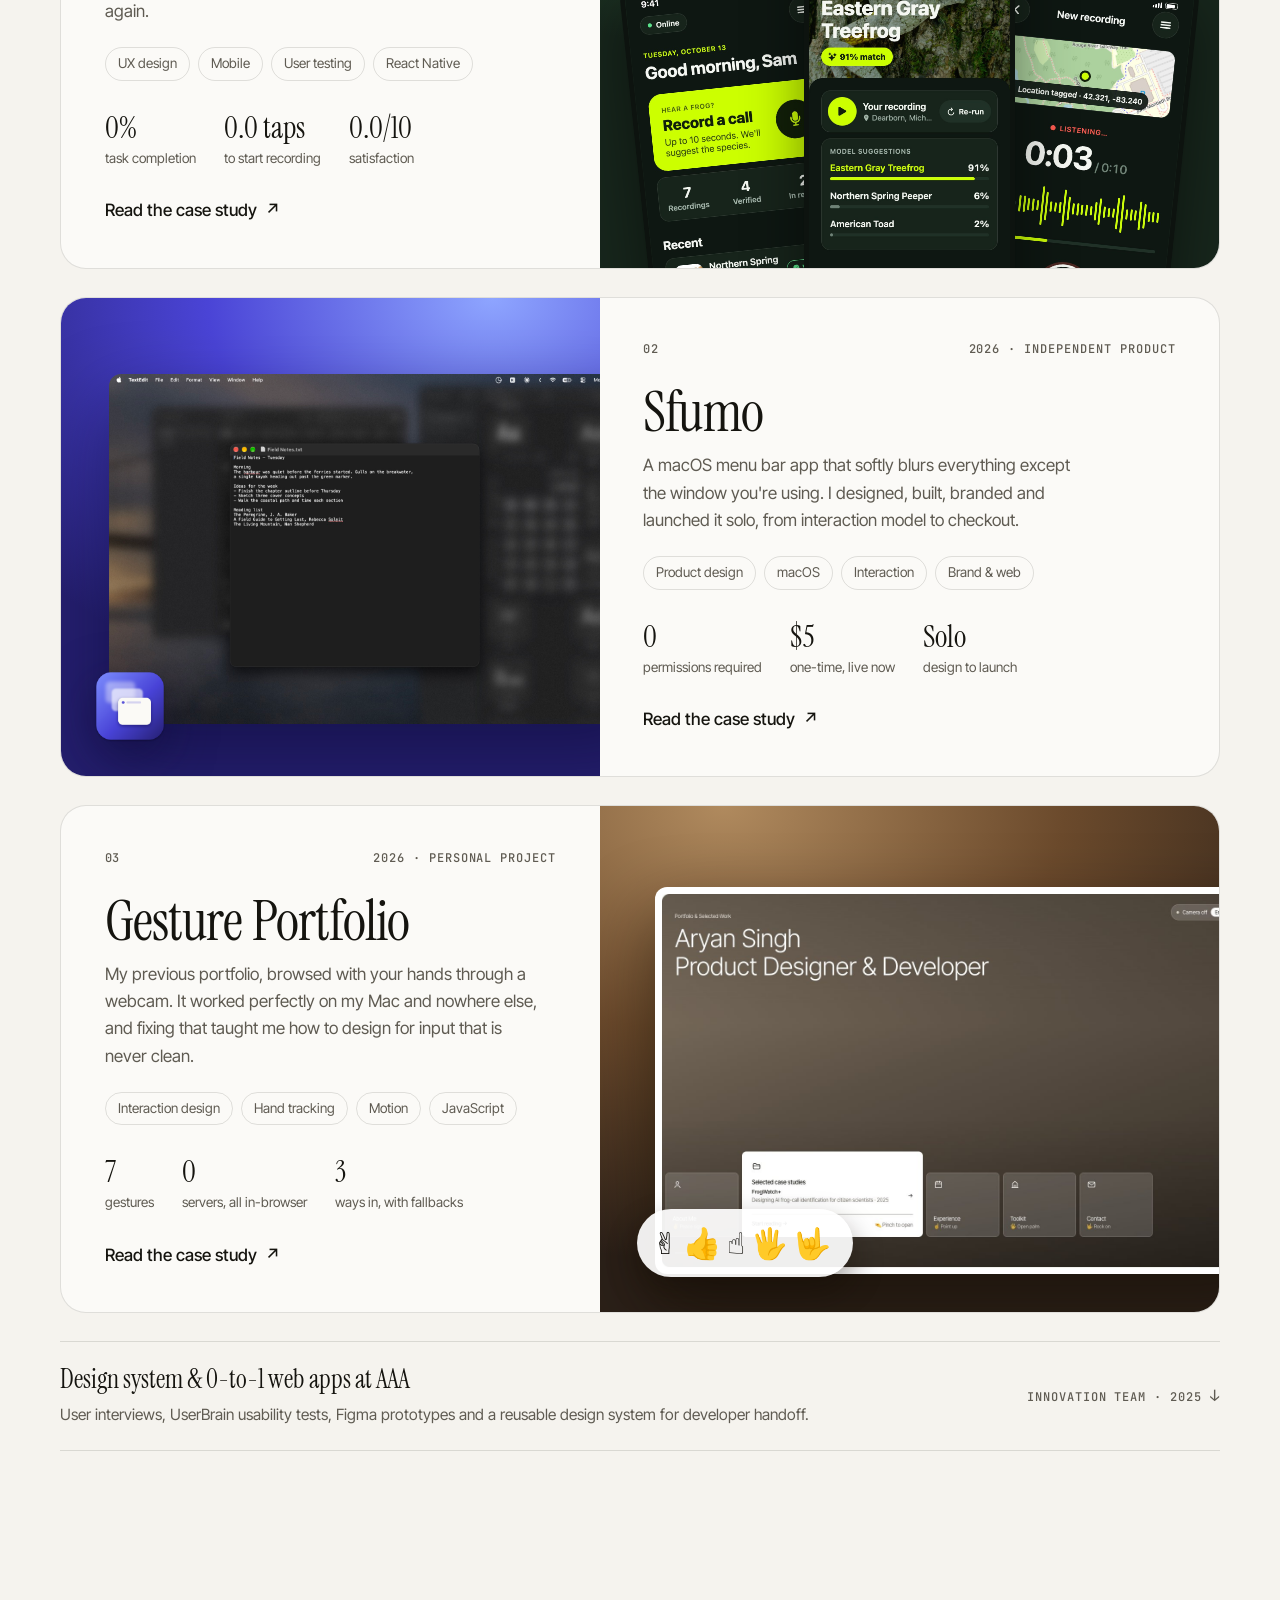
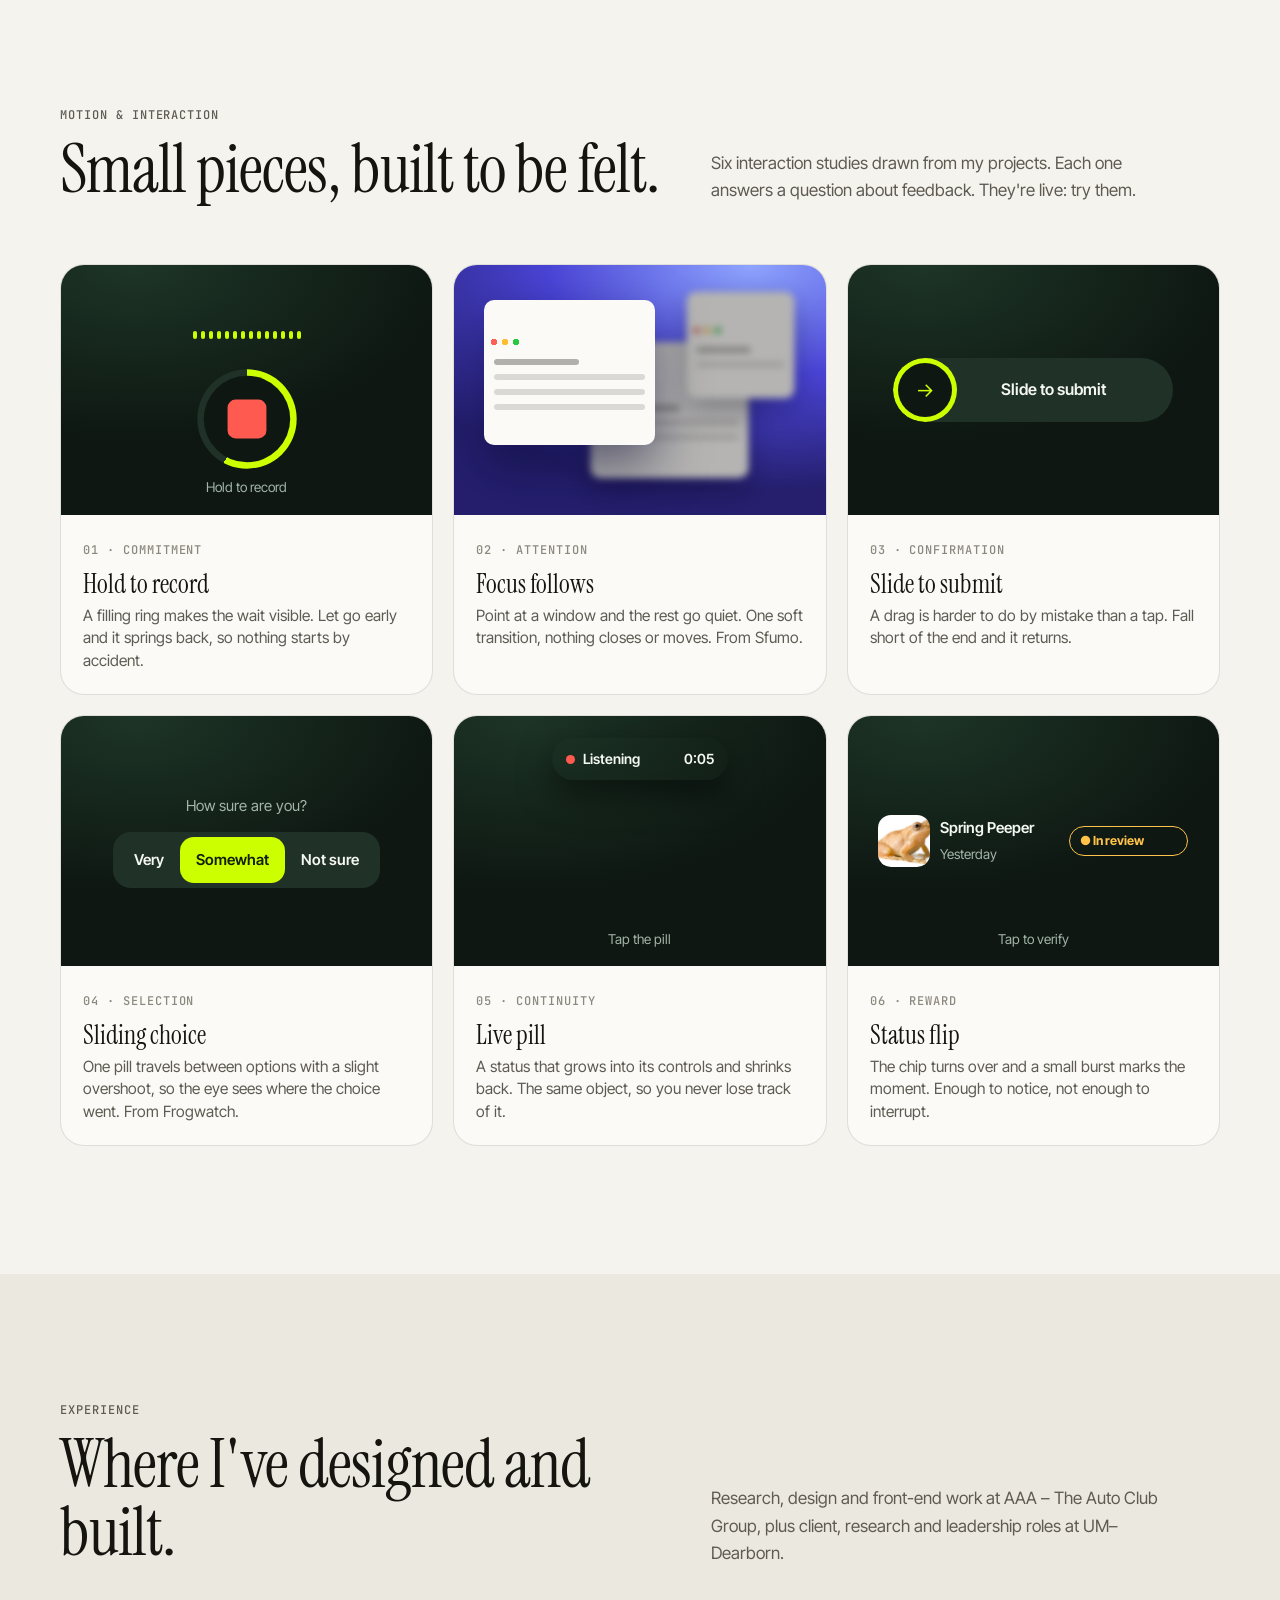
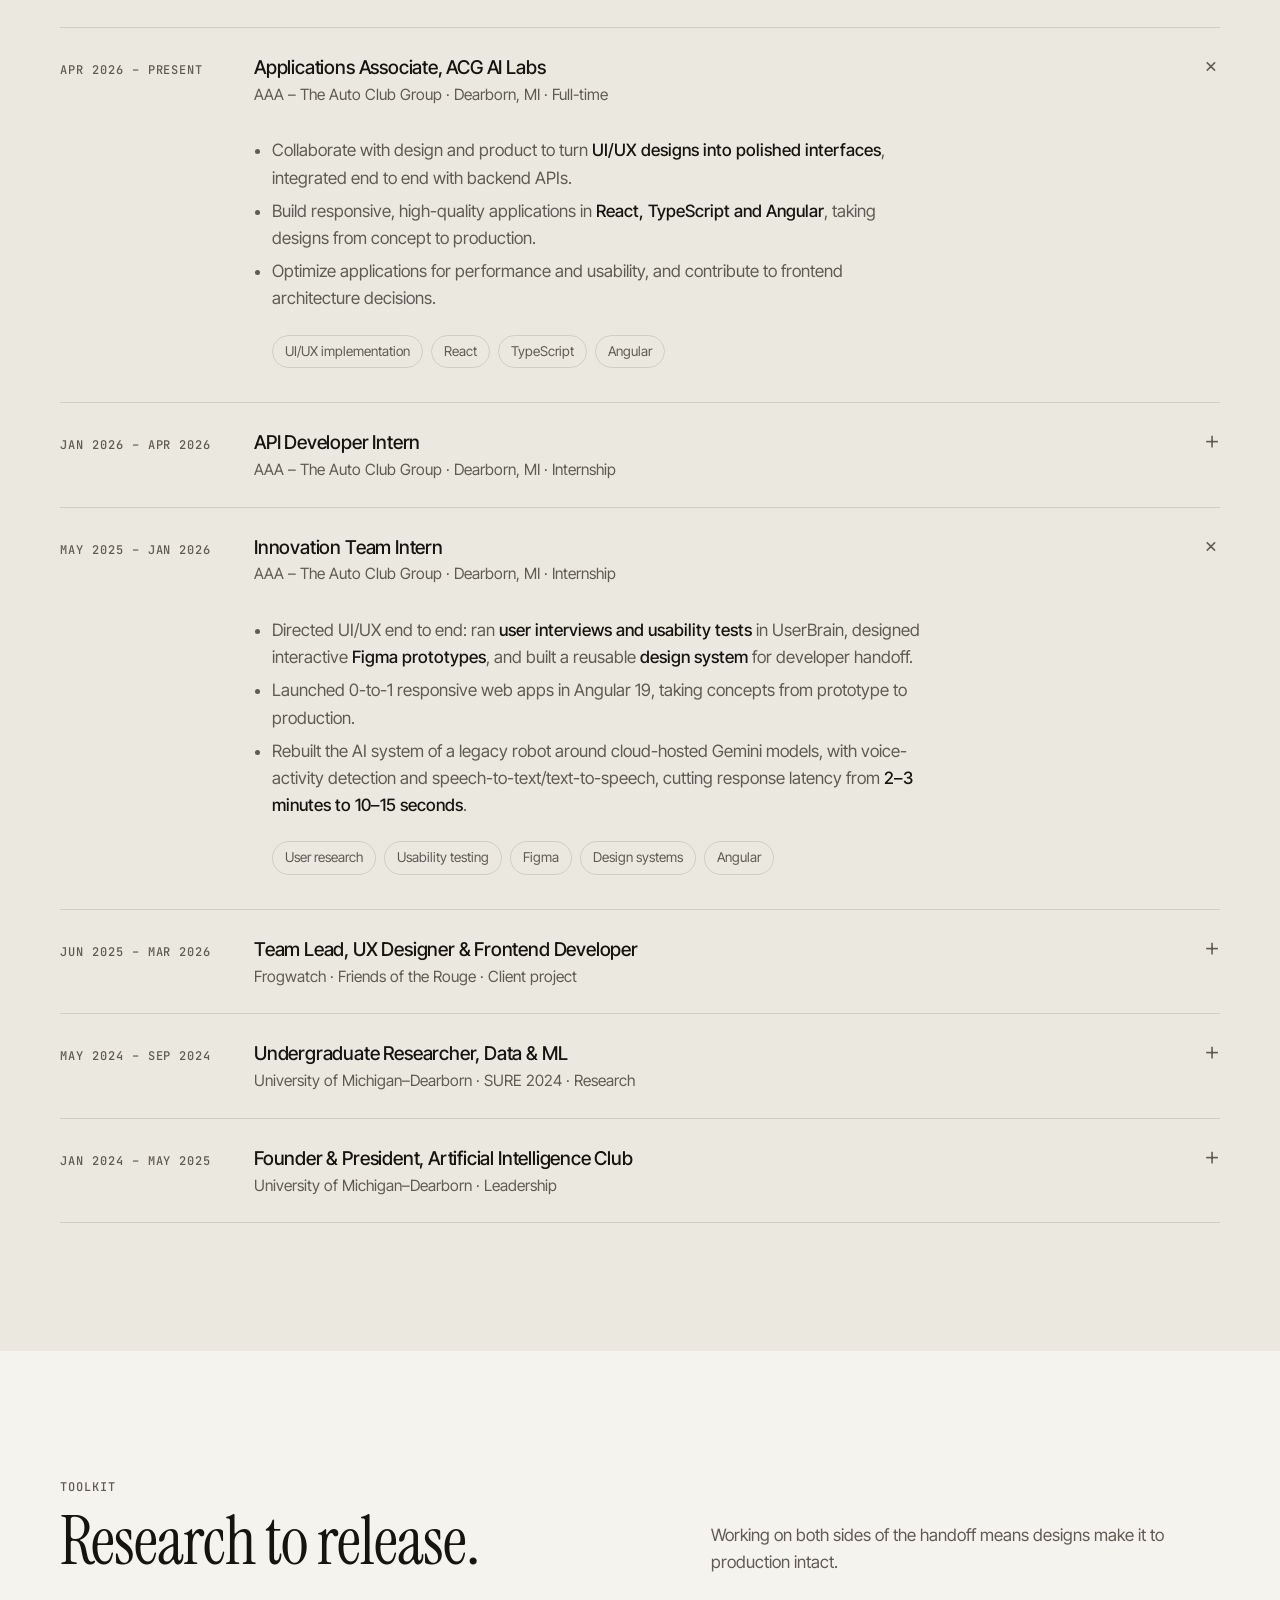
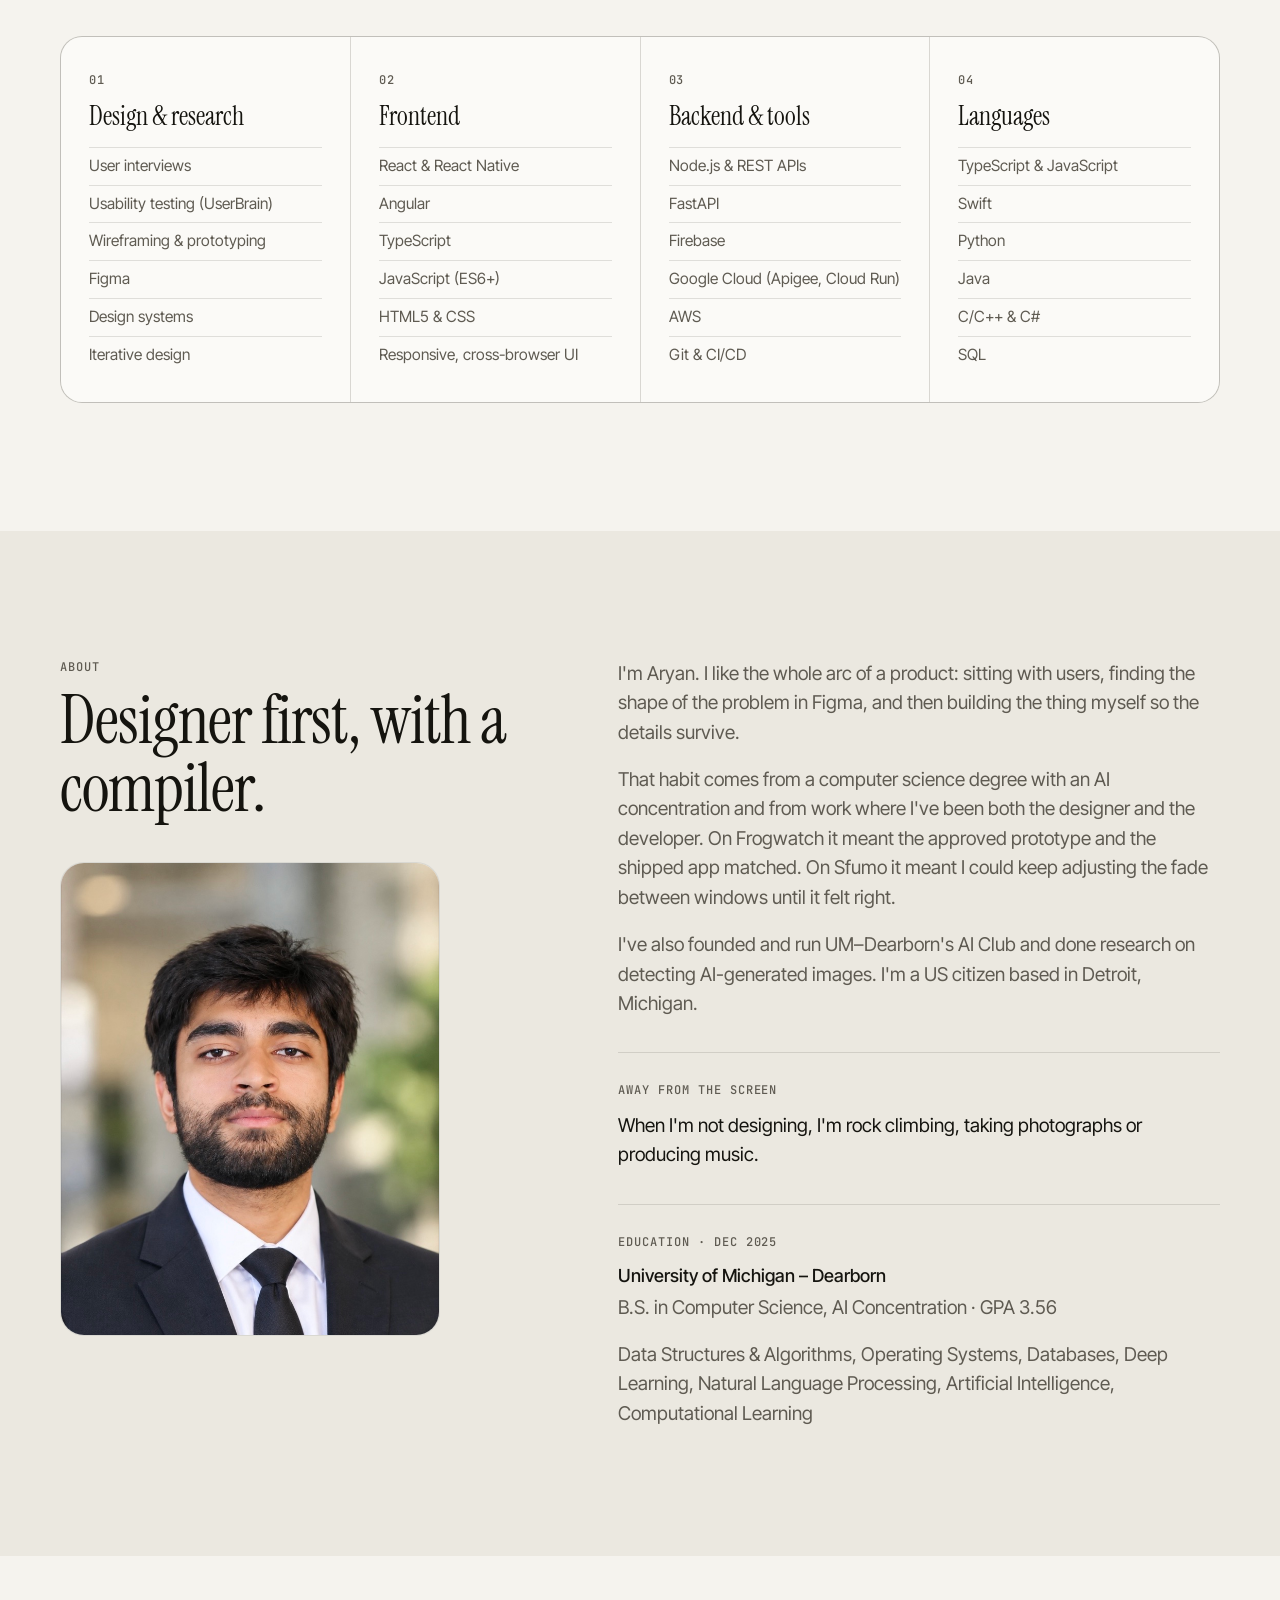
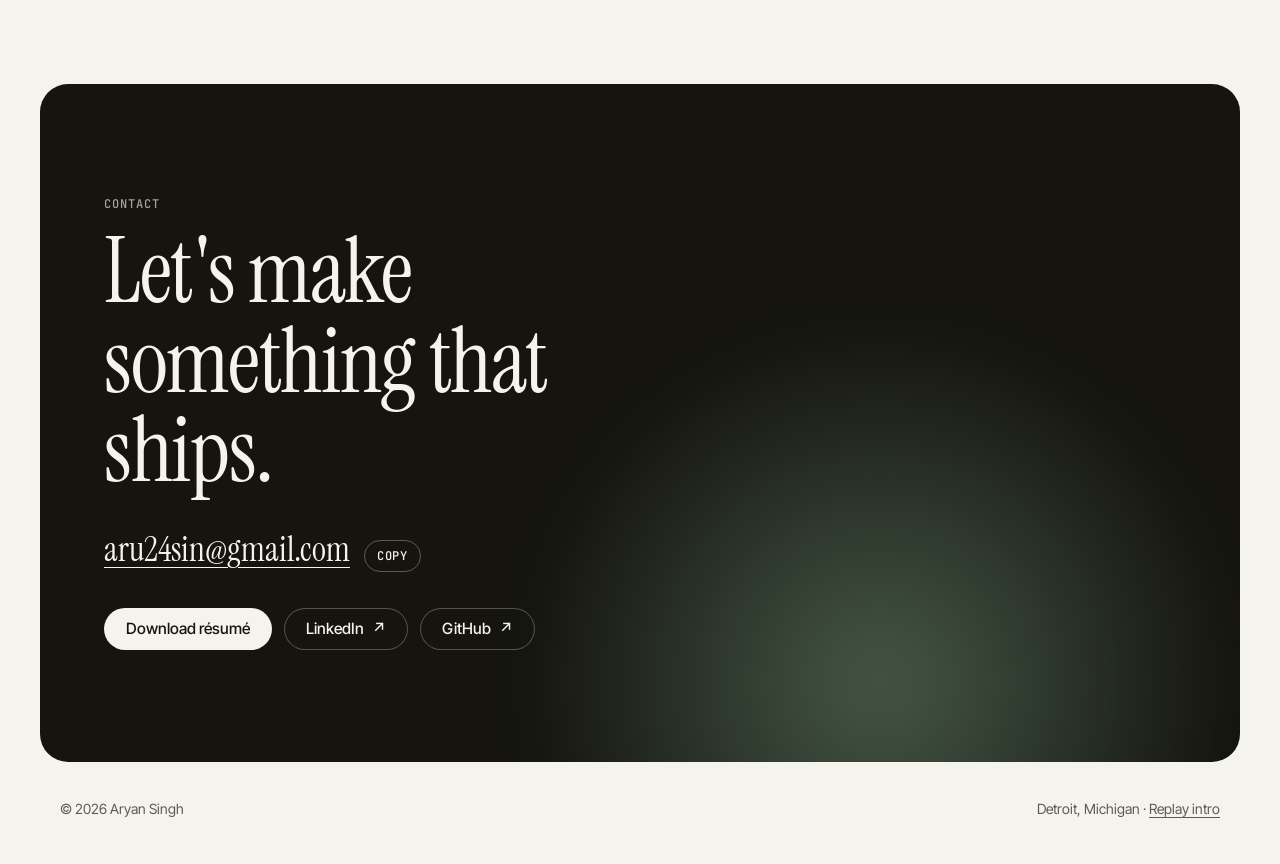
==== commit 1577748f: "Add portrait and hobbies line to the About section" ====
--- a/2/index.html
+++ b/2/index.html
@@ -10,7 +10,7 @@
     <link rel="preconnect" href="https://fonts.googleapis.com" />
     <link rel="preconnect" href="https://fonts.gstatic.com" crossorigin />
     <link href="https://fonts.googleapis.com/css2?family=Instrument+Serif:ital@0;1&family=Inter+Tight:wght@400;500&family=JetBrains+Mono:wght@500&display=swap" rel="stylesheet" />
-    <link rel="stylesheet" href="style.css?v=11" />
+    <link rel="stylesheet" href="style.css?v=14" />
     <link rel="stylesheet" href="lab.css?v=2" />
     <script>
       // Decide before first paint whether the intro plays (once per session, never with reduced motion).
@@ -379,11 +379,18 @@
           <div class="reveal">
             <div class="mono">About</div>
             <h2 class="serif">Designer first, with a compiler.</h2>
+            <figure class="portrait">
+              <img src="images/about/aryan.jpg" alt="Portrait of Aryan Singh" width="734" height="1100" loading="lazy" />
+            </figure>
           </div>
           <div class="prose reveal">
             <p>I'm Aryan. I like the whole arc of a product: sitting with users, finding the shape of the problem in Figma, and then building the thing myself so the details survive.</p>
             <p>That habit comes from a computer science degree with an AI concentration and from work where I've been both the designer and the developer. On Frogwatch it meant the approved prototype and the shipped app matched. On Sfumo it meant I could keep adjusting the fade between windows until it felt right.</p>
             <p>I've also founded and run UM–Dearborn's AI Club and done research on detecting AI-generated images. I'm a US citizen based in Detroit, Michigan.</p>
+            <div class="off">
+              <span class="mono">Away from the screen</span>
+              <p>When I'm not designing, I'm rock climbing, taking photographs or producing music.</p>
+            </div>
             <div class="edu">
               <span class="mono">Education · Dec 2025</span>
               <b>University of Michigan – Dearborn</b>
--- a/2/style.css
+++ b/2/style.css
@@ -707,3 +707,11 @@
 .pre-press .pc svg { display: block; width: 6em; height: 6em; filter: drop-shadow(0 0.5em 1em rgba(21, 20, 15, 0.25)); }
 .pre-press .pc span { display: block; margin: 0.4em 0 0 4.4em; padding: 0.35em 0.75em; border-radius: 99em 99em 99em 0.4em; font: 500 3.2em/1.2 var(--sans); color: #fff; background: #4f7cff; white-space: nowrap; }
 .pre.grid .pre-press .pc { opacity: 0; }
+
+/* About: portrait and life outside work */
+.portrait { margin-top: clamp(24px, 3vw, 40px); max-width: 380px; border-radius: 24px; overflow: hidden; border: 1px solid var(--line); background: var(--paper); }
+.portrait img { width: 100%; height: auto; aspect-ratio: 4 / 5; object-fit: cover; object-position: 50% 18%; transition: transform 1.2s var(--ease); }
+.portrait:hover img { transform: scale(1.03); }
+.off { margin-top: 34px; padding-top: 22px; border-top: 1px solid var(--line); }
+.about .prose .off p { margin-top: 8px; color: var(--ink); }
+@media (max-width: 620px) { .portrait { max-width: 280px; } }
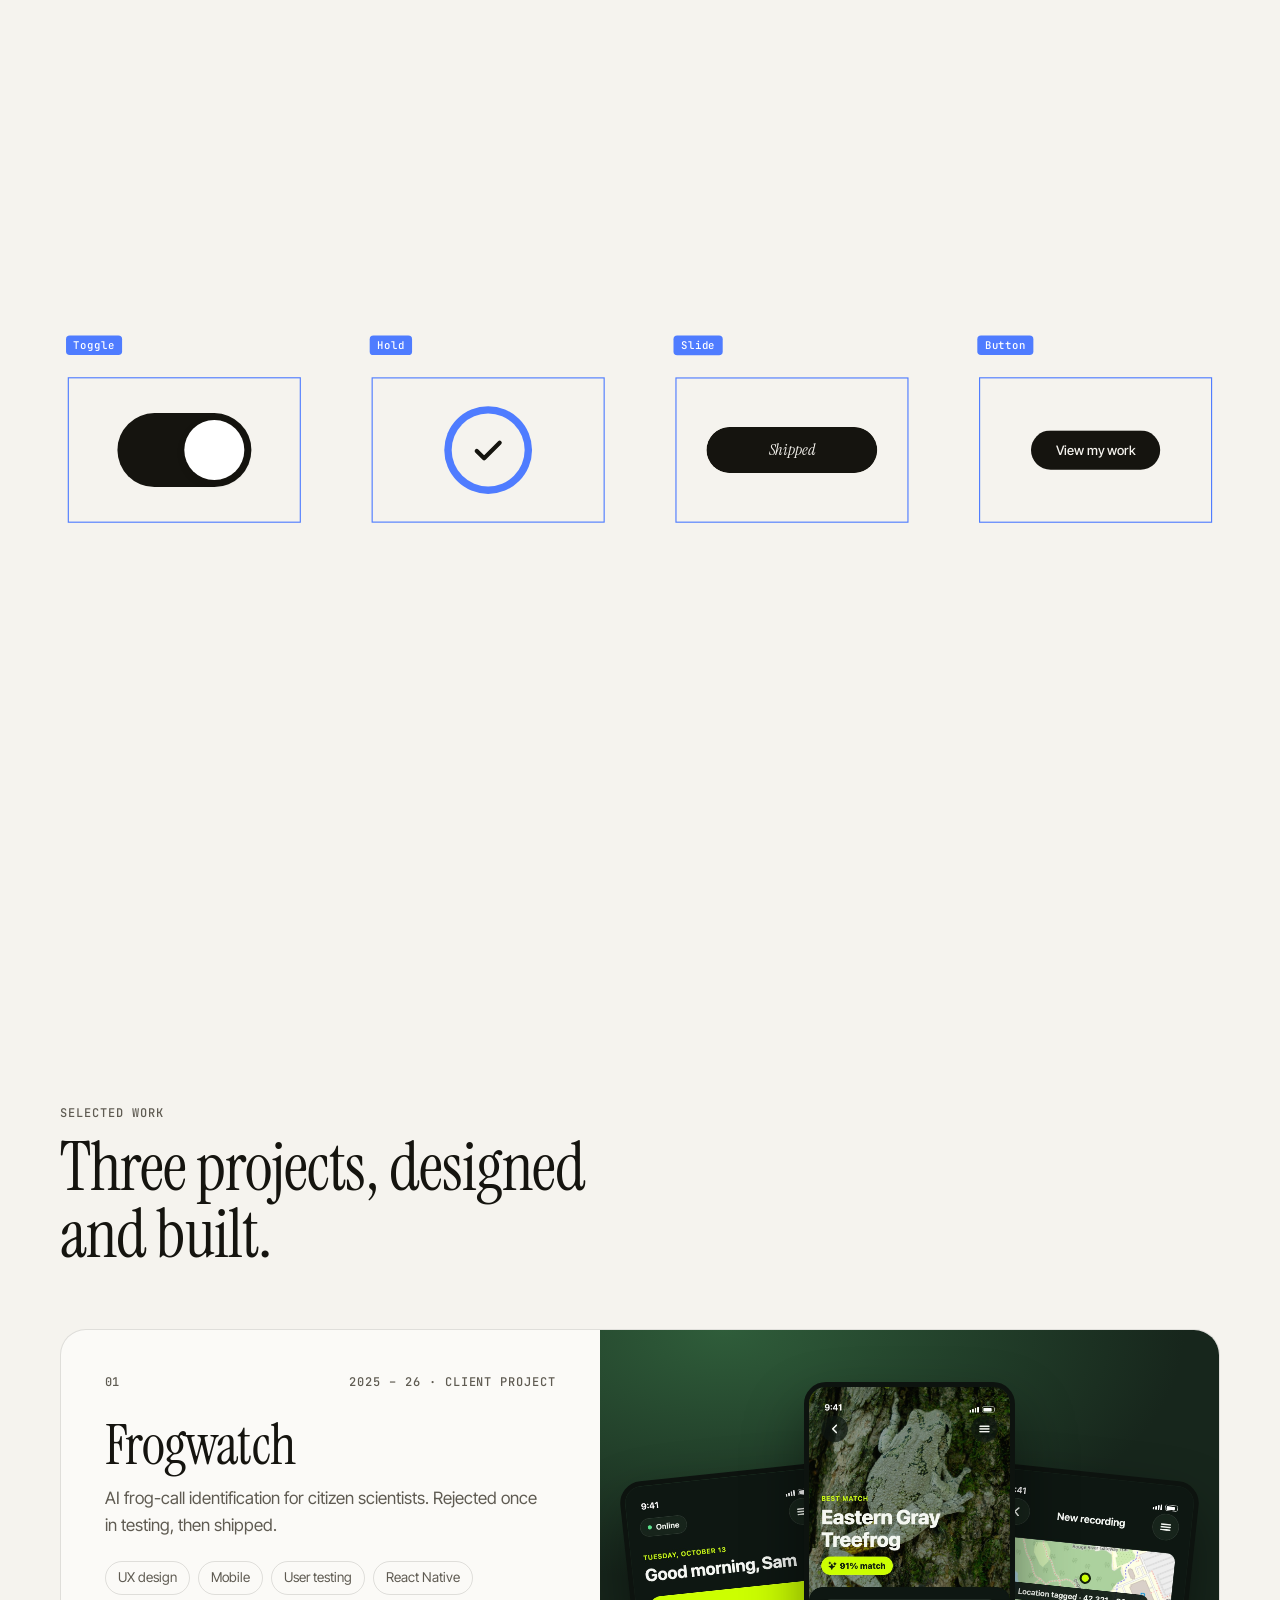
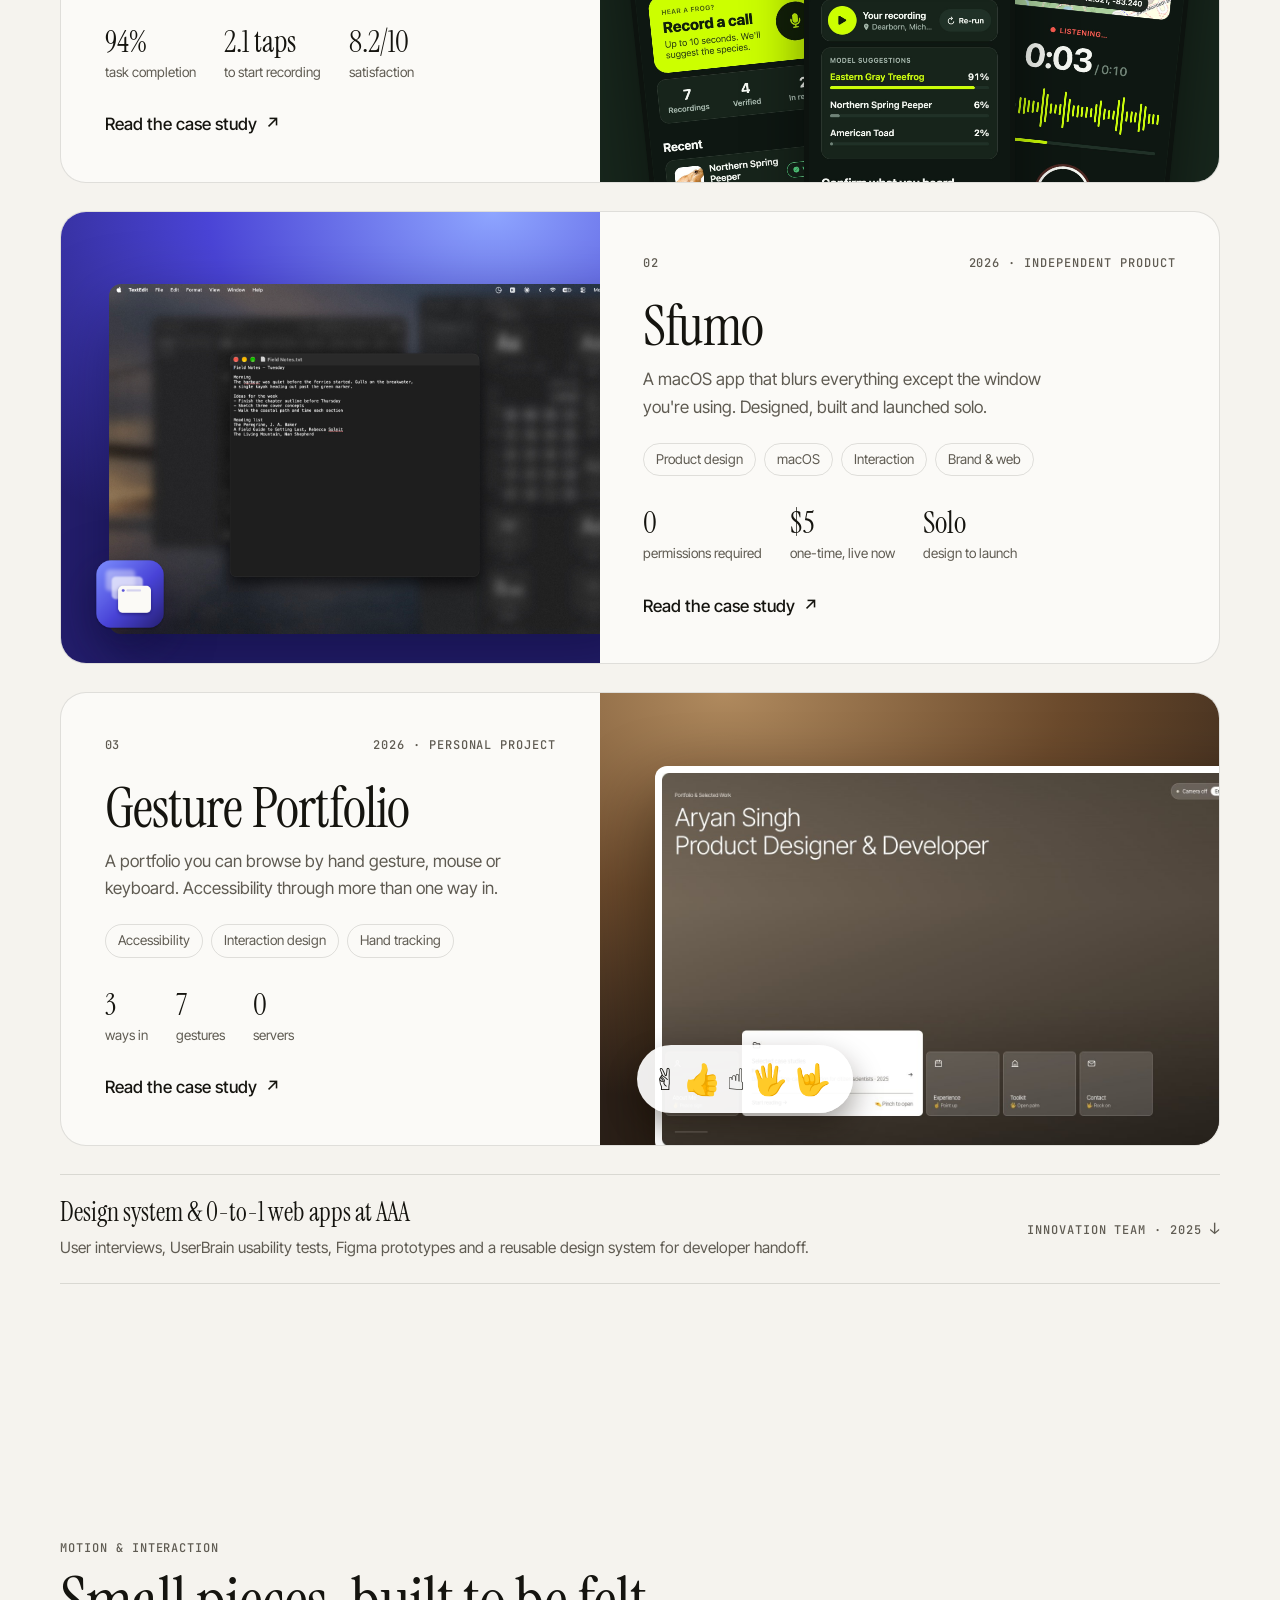
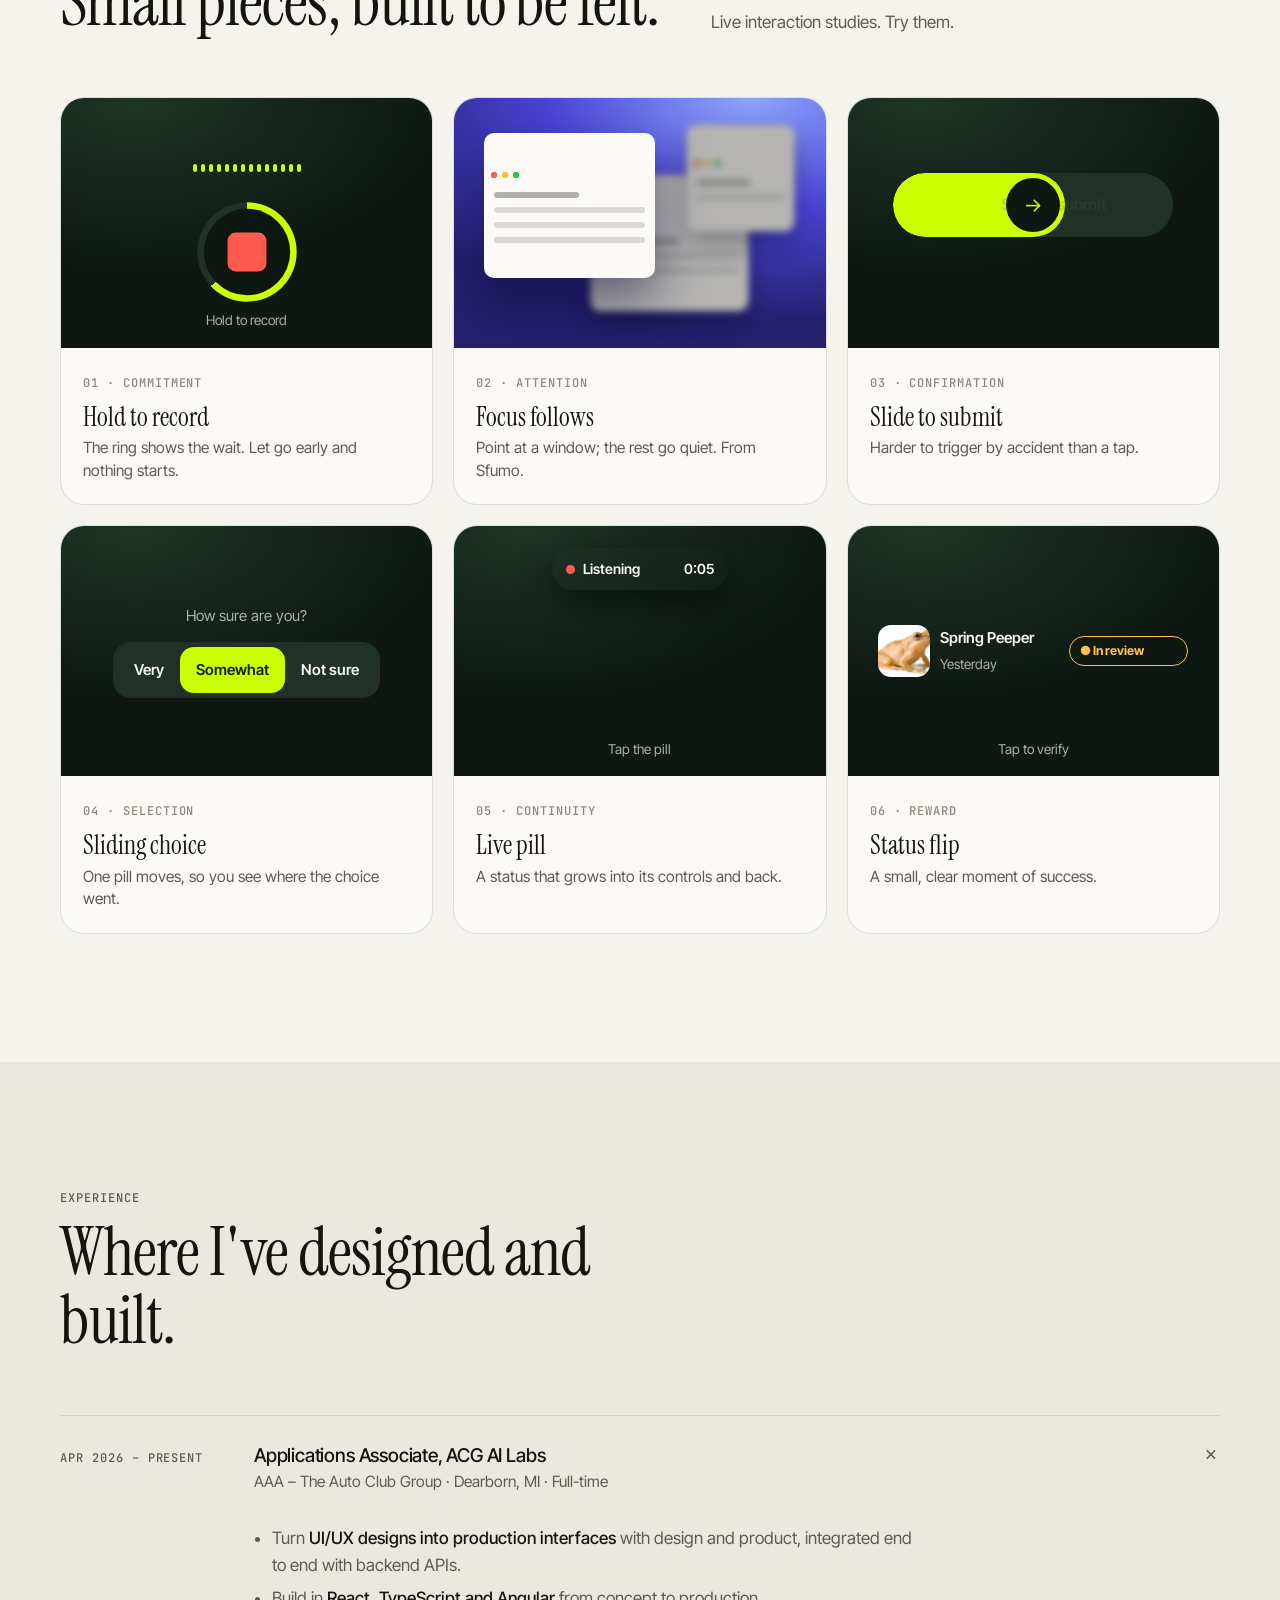
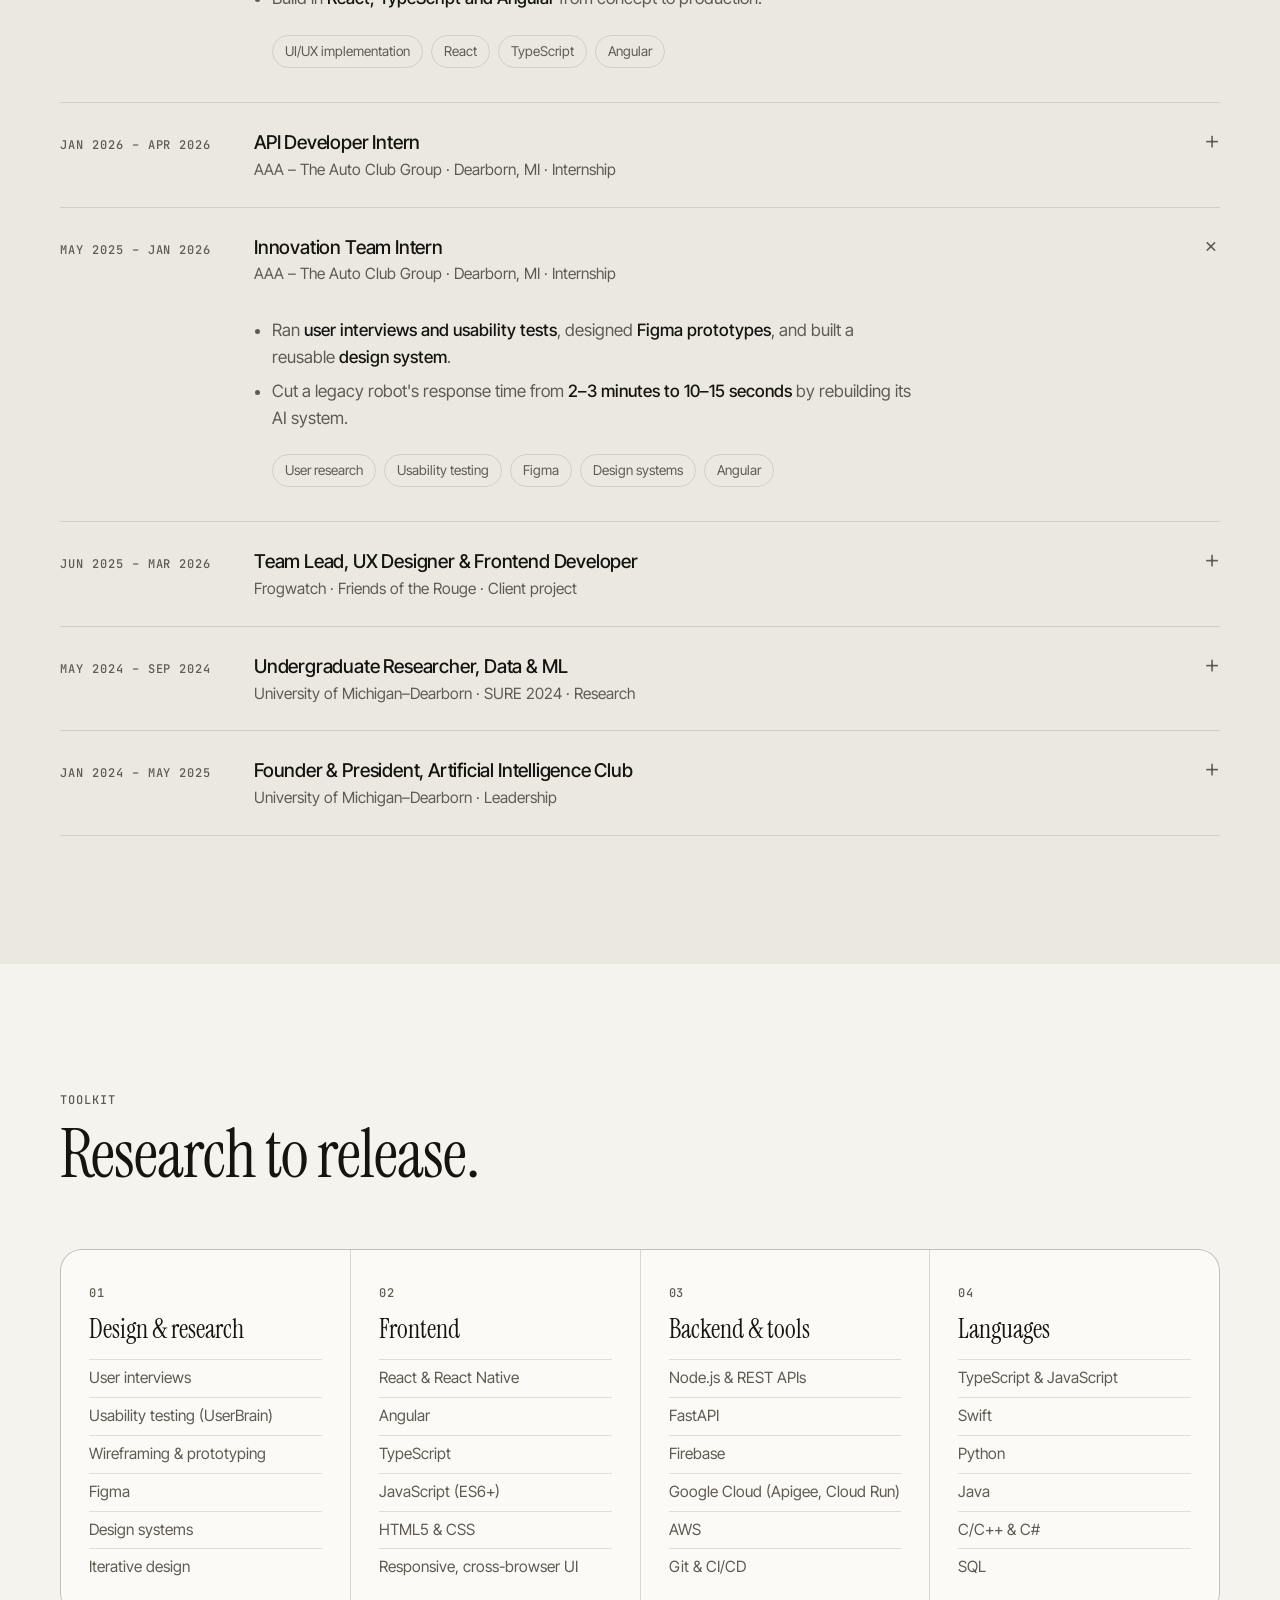
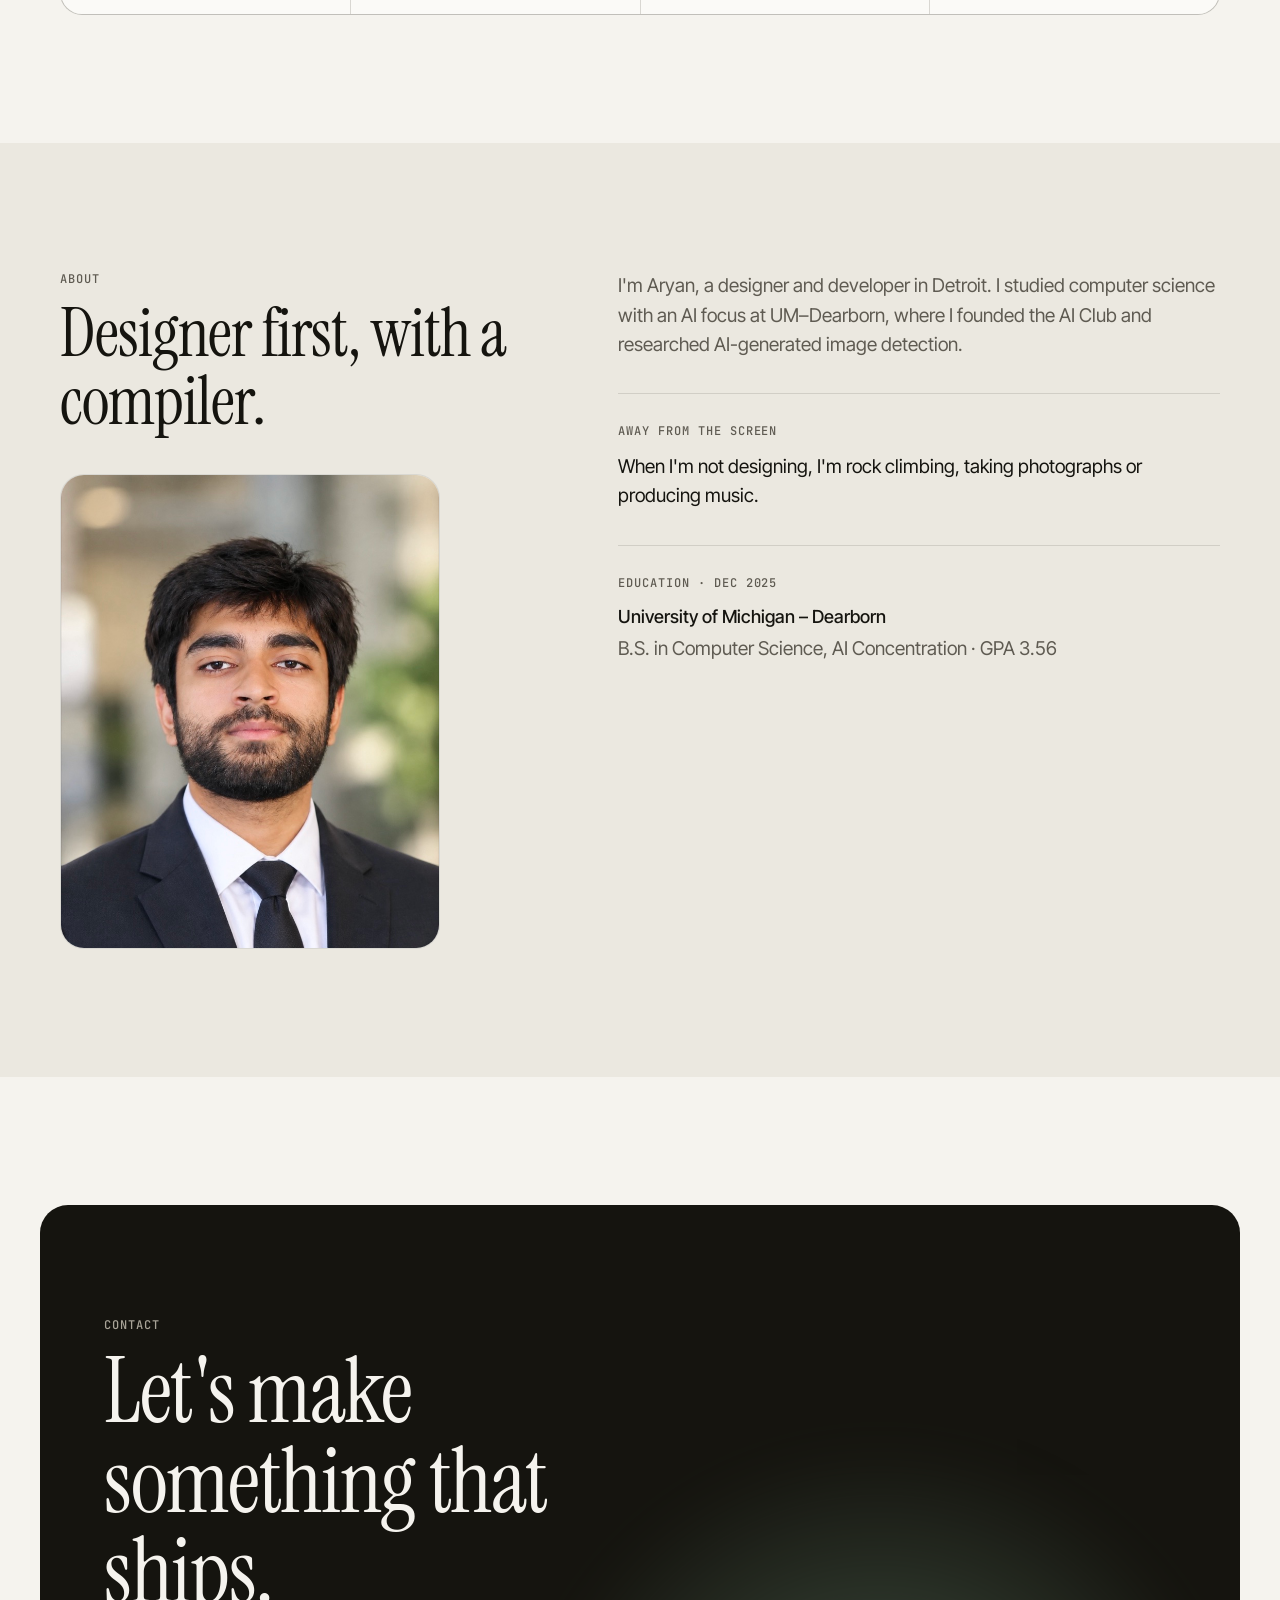
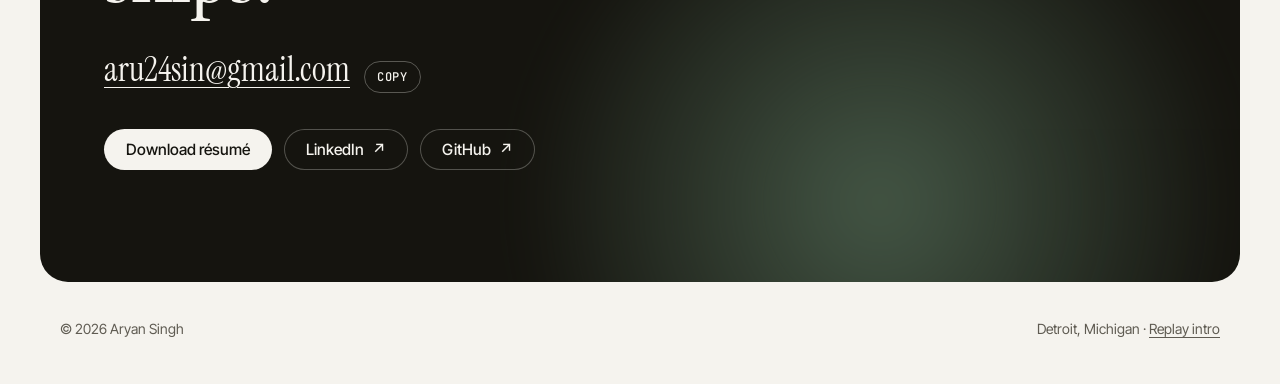
==== commit f0eedd90: "Tighten copy across the site; frame Gesture Portfolio around accessibility" ====
--- a/2/index.html
+++ b/2/index.html
@@ -44,11 +44,7 @@
         <div class="status mono"><i></i>Open to new opportunities</div>
         <h1 class="serif">Product designer who <em>builds</em> what I design.</h1>
         <div class="hero-foot">
-          <p>
-            I design products end to end, from user interviews and usability tests to Figma prototypes and design
-            systems, and I build them in React, TypeScript and Angular. Currently at
-            <strong>AAA's ACG AI Labs</strong>.
-          </p>
+          <p>I research, design and build products, from usability tests to production code. Currently at <strong>AAA\'s ACG AI Labs</strong>.</p>
           <div class="cta">
             <a class="btn" href="#work">View my work <span class="arrow">↓</span></a>
             <a class="btn quiet" href="resume.pdf" download="Aryan-Singh-Resume.pdf">Résumé</a>
@@ -74,7 +70,7 @@
               <div class="mono">Selected work</div>
               <h2 class="serif">Three projects, designed and built.</h2>
             </div>
-            <p>Each case study shows the final work first, then the few decisions that shaped it, what it changed, and what it taught me.</p>
+            
           </div>
 
           <div class="work">
@@ -82,7 +78,7 @@
               <div class="case-text">
                 <div class="case-top mono"><span>01</span><span>2025 – 26 · Client project</span></div>
                 <h3 style="view-transition-name: title-frogwatch">Frogwatch</h3>
-                <p>AI frog-call identification for citizen scientists. My first design was rejected in user testing; the second was approved by users and the client and shipped. In 2026 I redesigned it again.</p>
+                <p>AI frog-call identification for citizen scientists. Rejected once in testing, then shipped.</p>
                 <ul class="tags"><li>UX design</li><li>Mobile</li><li>User testing</li><li>React Native</li></ul>
                 <div class="case-stats">
                   <div><b>94%</b><span>task completion</span></div>
@@ -102,7 +98,7 @@
               <div class="case-text">
                 <div class="case-top mono"><span>02</span><span>2026 · Independent product</span></div>
                 <h3 style="view-transition-name: title-sfumo">Sfumo</h3>
-                <p>A macOS menu bar app that softly blurs everything except the window you're using. I designed, built, branded and launched it solo, from interaction model to checkout.</p>
+                <p>A macOS app that blurs everything except the window you're using. Designed, built and launched solo.</p>
                 <ul class="tags"><li>Product design</li><li>macOS</li><li>Interaction</li><li>Brand &amp; web</li></ul>
                 <div class="case-stats">
                   <div><b>0</b><span>permissions required</span></div>
@@ -121,12 +117,12 @@
               <div class="case-text">
                 <div class="case-top mono"><span>03</span><span>2026 · Personal project</span></div>
                 <h3 style="view-transition-name: title-gesture">Gesture Portfolio</h3>
-                <p>My previous portfolio, browsed with your hands through a webcam. It worked perfectly on my Mac and nowhere else, and fixing that taught me how to design for input that is never clean.</p>
-                <ul class="tags"><li>Interaction design</li><li>Hand tracking</li><li>Motion</li><li>JavaScript</li></ul>
+                <p>A portfolio you can browse by hand gesture, mouse or keyboard. Accessibility through more than one way in.</p>
+                <ul class="tags"><li>Accessibility</li><li>Interaction design</li><li>Hand tracking</li></ul>
                 <div class="case-stats">
+                  <div><b>3</b><span>ways in</span></div>
                   <div><b>7</b><span>gestures</span></div>
-                  <div><b>0</b><span>servers, all in-browser</span></div>
-                  <div><b>3</b><span>ways in, with fallbacks</span></div>
+                  <div><b>0</b><span>servers</span></div>
                 </div>
                 <span class="case-link">Read the case study <span class="arrow">↗</span></span>
               </div>
@@ -154,7 +150,7 @@
               <div class="mono">Motion &amp; interaction</div>
               <h2 class="serif">Small pieces, built to be felt.</h2>
             </div>
-            <p>Six interaction studies drawn from my projects. Each one answers a question about feedback. They're live: try them.</p>
+            <p>Live interaction studies. Try them.</p>
           </div>
 
           <div class="lab-grid reveal">
@@ -166,7 +162,7 @@
                 </div>
                 <span class="lab-hint">Hold to record</span>
               </div>
-              <div class="lab-info"><span class="mono">01 · Commitment</span><h3>Hold to record</h3><p>A filling ring makes the wait visible. Let go early and it springs back, so nothing starts by accident.</p></div>
+              <div class="lab-info"><span class="mono">01 · Commitment</span><h3>Hold to record</h3><p>The ring shows the wait. Let go early and nothing starts.</p></div>
             </article>
 
             <article class="lab-tile">
@@ -177,7 +173,7 @@
                   <button class="w3" type="button" aria-label="Focus the chat window"><i></i><i></i></button>
                 </div>
               </div>
-              <div class="lab-info"><span class="mono">02 · Attention</span><h3>Focus follows</h3><p>Point at a window and the rest go quiet. One soft transition, nothing closes or moves. From Sfumo.</p></div>
+              <div class="lab-info"><span class="mono">02 · Attention</span><h3>Focus follows</h3><p>Point at a window; the rest go quiet. From Sfumo.</p></div>
             </article>
 
             <article class="lab-tile">
@@ -189,7 +185,7 @@
                   <button class="thumb" type="button" aria-label="Slide to submit. Press Enter to submit">→</button>
                 </div>
               </div>
-              <div class="lab-info"><span class="mono">03 · Confirmation</span><h3>Slide to submit</h3><p>A drag is harder to do by mistake than a tap. Fall short of the end and it returns.</p></div>
+              <div class="lab-info"><span class="mono">03 · Confirmation</span><h3>Slide to submit</h3><p>Harder to trigger by accident than a tap.</p></div>
             </article>
 
             <article class="lab-tile">
@@ -204,7 +200,7 @@
                   </div>
                 </div>
               </div>
-              <div class="lab-info"><span class="mono">04 · Selection</span><h3>Sliding choice</h3><p>One pill travels between options with a slight overshoot, so the eye sees where the choice went. From Frogwatch.</p></div>
+              <div class="lab-info"><span class="mono">04 · Selection</span><h3>Sliding choice</h3><p>One pill moves, so you see where the choice went.</p></div>
             </article>
 
             <article class="lab-tile">
@@ -219,7 +215,7 @@
                 </button>
                 <span class="lab-hint">Tap the pill</span>
               </div>
-              <div class="lab-info"><span class="mono">05 · Continuity</span><h3>Live pill</h3><p>A status that grows into its controls and shrinks back. The same object, so you never lose track of it.</p></div>
+              <div class="lab-info"><span class="mono">05 · Continuity</span><h3>Live pill</h3><p>A status that grows into its controls and back.</p></div>
             </article>
 
             <article class="lab-tile">
@@ -231,7 +227,7 @@
                 </button>
                 <span class="lab-hint">Tap to verify</span>
               </div>
-              <div class="lab-info"><span class="mono">06 · Reward</span><h3>Status flip</h3><p>The chip turns over and a small burst marks the moment. Enough to notice, not enough to interrupt.</p></div>
+              <div class="lab-info"><span class="mono">06 · Reward</span><h3>Status flip</h3><p>A small, clear moment of success.</p></div>
             </article>
           </div>
         </div>
@@ -244,7 +240,7 @@
               <div class="mono">Experience</div>
               <h2 class="serif">Where I've designed and built.</h2>
             </div>
-            <p>Research, design and front-end work at AAA – The Auto Club Group, plus client, research and leadership roles at UM–Dearborn.</p>
+            
           </div>
 
           <div class="xp reveal">
@@ -255,9 +251,8 @@
               </summary>
               <div class="xp-body">
                 <ul>
-                  <li>Collaborate with design and product to turn <strong>UI/UX designs into polished interfaces</strong>, integrated end to end with backend APIs.</li>
-                  <li>Build responsive, high-quality applications in <strong>React, TypeScript and Angular</strong>, taking designs from concept to production.</li>
-                  <li>Optimize applications for performance and usability, and contribute to frontend architecture decisions.</li>
+                  <li>Turn <strong>UI/UX designs into production interfaces</strong> with design and product, integrated end to end with backend APIs.</li>
+                  <li>Build in <strong>React, TypeScript and Angular</strong> from concept to production.</li>
                 </ul>
                 <ul class="tags"><li>UI/UX implementation</li><li>React</li><li>TypeScript</li><li>Angular</li></ul>
               </div>
@@ -270,9 +265,7 @@
               </summary>
               <div class="xp-body">
                 <ul>
-                  <li>Administered <strong>30 enterprise API proxies</strong> on Google Cloud Apigee across dev, QA and prod, migrating legacy configurations as part of an API modernization effort.</li>
-                  <li>Authored custom JavaScript policies for request/response transformation, validation and error handling.</li>
-                  <li>Tested proxies with Postman and Apigee Debug/Trace, and shipped changes through Jenkins CI/CD pipelines.</li>
+                  <li>Ran <strong>30 enterprise API proxies</strong> on Google Cloud Apigee across dev, QA and prod, shipped through Jenkins CI/CD.</li>
                 </ul>
                 <ul class="tags"><li>Apigee</li><li>JavaScript</li><li>Postman</li><li>Jenkins</li></ul>
               </div>
@@ -285,9 +278,8 @@
               </summary>
               <div class="xp-body">
                 <ul>
-                  <li>Directed UI/UX end to end: ran <strong>user interviews and usability tests</strong> in UserBrain, designed interactive <strong>Figma prototypes</strong>, and built a reusable <strong>design system</strong> for developer handoff.</li>
-                  <li>Launched 0-to-1 responsive web apps in Angular 19, taking concepts from prototype to production.</li>
-                  <li>Rebuilt the AI system of a legacy robot around cloud-hosted Gemini models, with voice-activity detection and speech-to-text/text-to-speech, cutting response latency from <strong>2–3 minutes to 10–15 seconds</strong>.</li>
+                  <li>Ran <strong>user interviews and usability tests</strong>, designed <strong>Figma prototypes</strong>, and built a reusable <strong>design system</strong>.</li>
+                  <li>Cut a legacy robot's response time from <strong>2–3 minutes to 10–15 seconds</strong> by rebuilding its AI system.</li>
                 </ul>
                 <ul class="tags"><li>User research</li><li>Usability testing</li><li>Figma</li><li>Design systems</li><li>Angular</li></ul>
               </div>
@@ -300,9 +292,8 @@
               </summary>
               <div class="xp-body">
                 <ul>
-                  <li>Designed the app end to end in <strong>Figma across two iterations</strong>: the first was rejected in user testing, and the redesign was <strong>approved by users and the client</strong>.</li>
-                  <li>Reached <strong>94% task completion</strong> and <strong>8.2/10 satisfaction</strong> in usability testing, with recordings started in 2.1 taps on average.</li>
-                  <li>Led the team of four as project manager, and built the React Native front end and its integration with Firebase and a FastAPI/PyTorch model.</li>
+                  <li>Led a team of four; designed and built the React Native app.</li>
+                  <li><strong>94% task completion</strong>, <strong>8.2/10 satisfaction</strong> in usability testing.</li>
                 </ul>
                 <ul class="tags"><li>UX design</li><li>Figma</li><li>Usability testing</li><li>React Native</li><li>Firebase</li></ul>
                 <a class="case-link" href="frogwatch.html">Read the case study <span class="arrow">↗</span></a>
@@ -316,9 +307,7 @@
               </summary>
               <div class="xp-body">
                 <ul>
-                  <li>Summer research on detecting AI-generated images, under Dr. Li.</li>
-                  <li>Trained and evaluated machine-learning models (<strong>CNNSpot, ResNet50</strong>) to classify AI-generated versus real images.</li>
-                  <li>Measured output quality on the GenImage dataset with confusion matrices and ROC curves.</li>
+                  <li>Trained and evaluated models (<strong>CNNSpot, ResNet50</strong>) to detect AI-generated images.</li>
                 </ul>
                 <ul class="tags"><li>Python</li><li>PyTorch</li><li>Model evaluation</li></ul>
               </div>
@@ -331,7 +320,7 @@
               </summary>
               <div class="xp-body">
                 <ul>
-                  <li>Founded and led the campus AI Club: workshops, semester projects, guest speakers and a newsletter for students exploring applied AI.</li>
+                  <li>Founded and ran the campus AI Club: workshops, projects, speakers and a newsletter.</li>
                 </ul>
                 <ul class="tags"><li>Leadership</li><li>Public speaking</li></ul>
               </div>
@@ -347,7 +336,7 @@
               <div class="mono">Toolkit</div>
               <h2 class="serif">Research to release.</h2>
             </div>
-            <p>Working on both sides of the handoff means designs make it to production intact.</p>
+            
           </div>
           <div class="skills reveal">
             <div>
@@ -384,9 +373,7 @@
             </figure>
           </div>
           <div class="prose reveal">
-            <p>I'm Aryan. I like the whole arc of a product: sitting with users, finding the shape of the problem in Figma, and then building the thing myself so the details survive.</p>
-            <p>That habit comes from a computer science degree with an AI concentration and from work where I've been both the designer and the developer. On Frogwatch it meant the approved prototype and the shipped app matched. On Sfumo it meant I could keep adjusting the fade between windows until it felt right.</p>
-            <p>I've also founded and run UM–Dearborn's AI Club and done research on detecting AI-generated images. I'm a US citizen based in Detroit, Michigan.</p>
+            <p>I'm Aryan, a designer and developer in Detroit. I studied computer science with an AI focus at UM–Dearborn, where I founded the AI Club and researched AI-generated image detection.</p>
             <div class="off">
               <span class="mono">Away from the screen</span>
               <p>When I'm not designing, I'm rock climbing, taking photographs or producing music.</p>
@@ -395,7 +382,6 @@
               <span class="mono">Education · Dec 2025</span>
               <b>University of Michigan – Dearborn</b>
               <p>B.S. in Computer Science, AI Concentration · GPA 3.56</p>
-              <p>Data Structures &amp; Algorithms, Operating Systems, Databases, Deep Learning, Natural Language Processing, Artificial Intelligence, Computational Learning</p>
             </div>
           </div>
         </div>
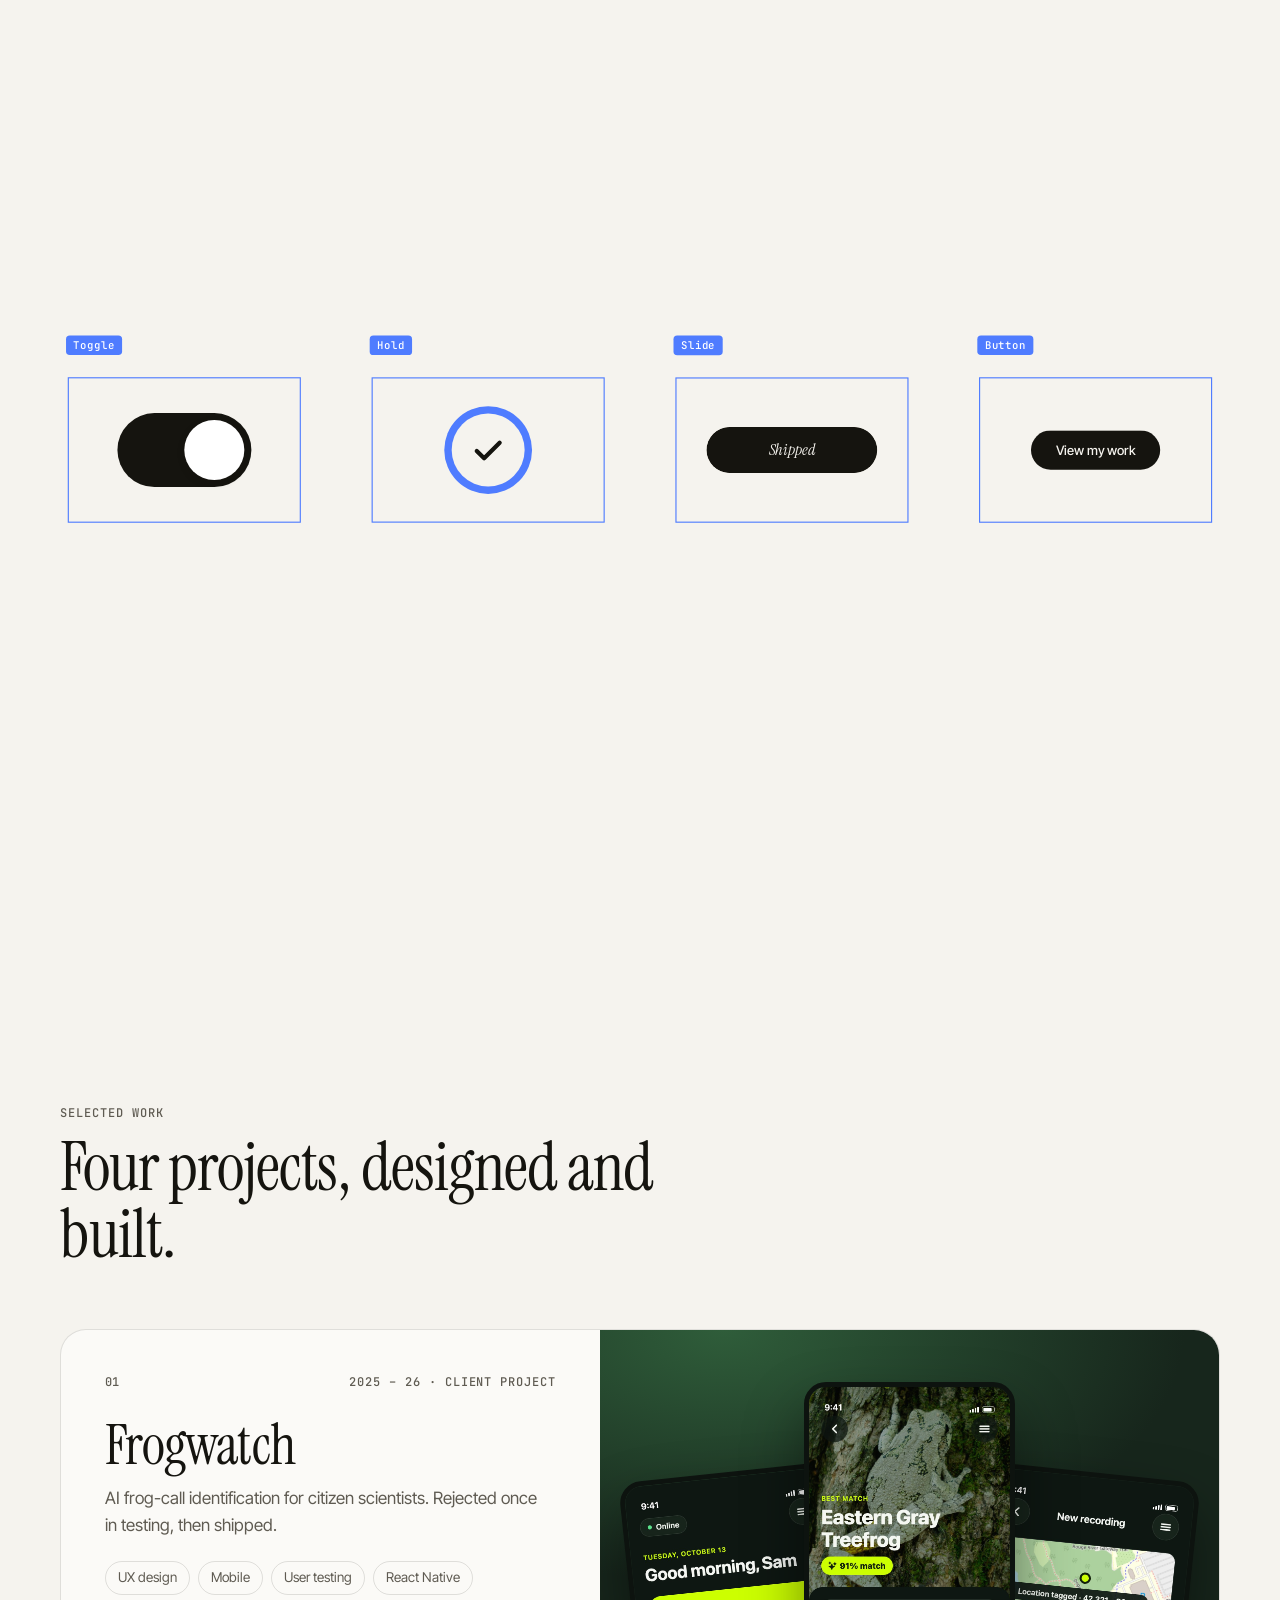
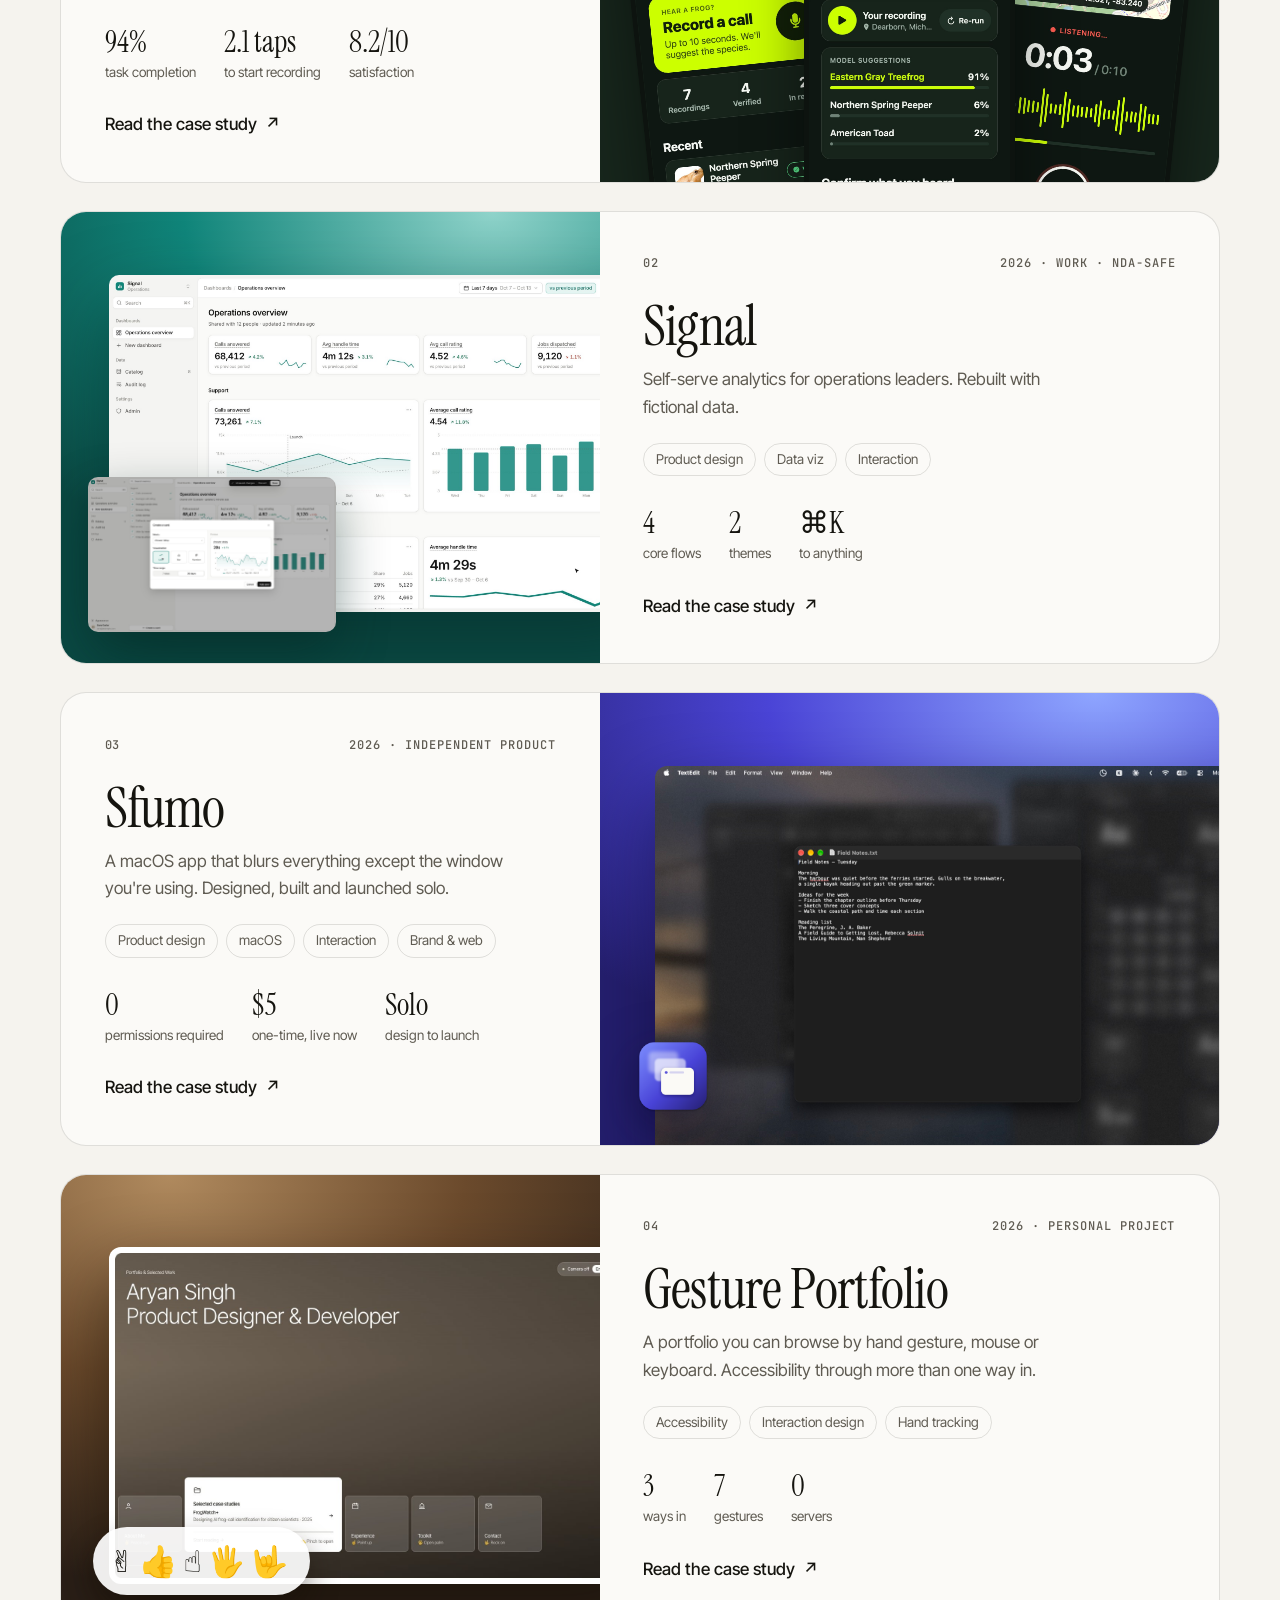
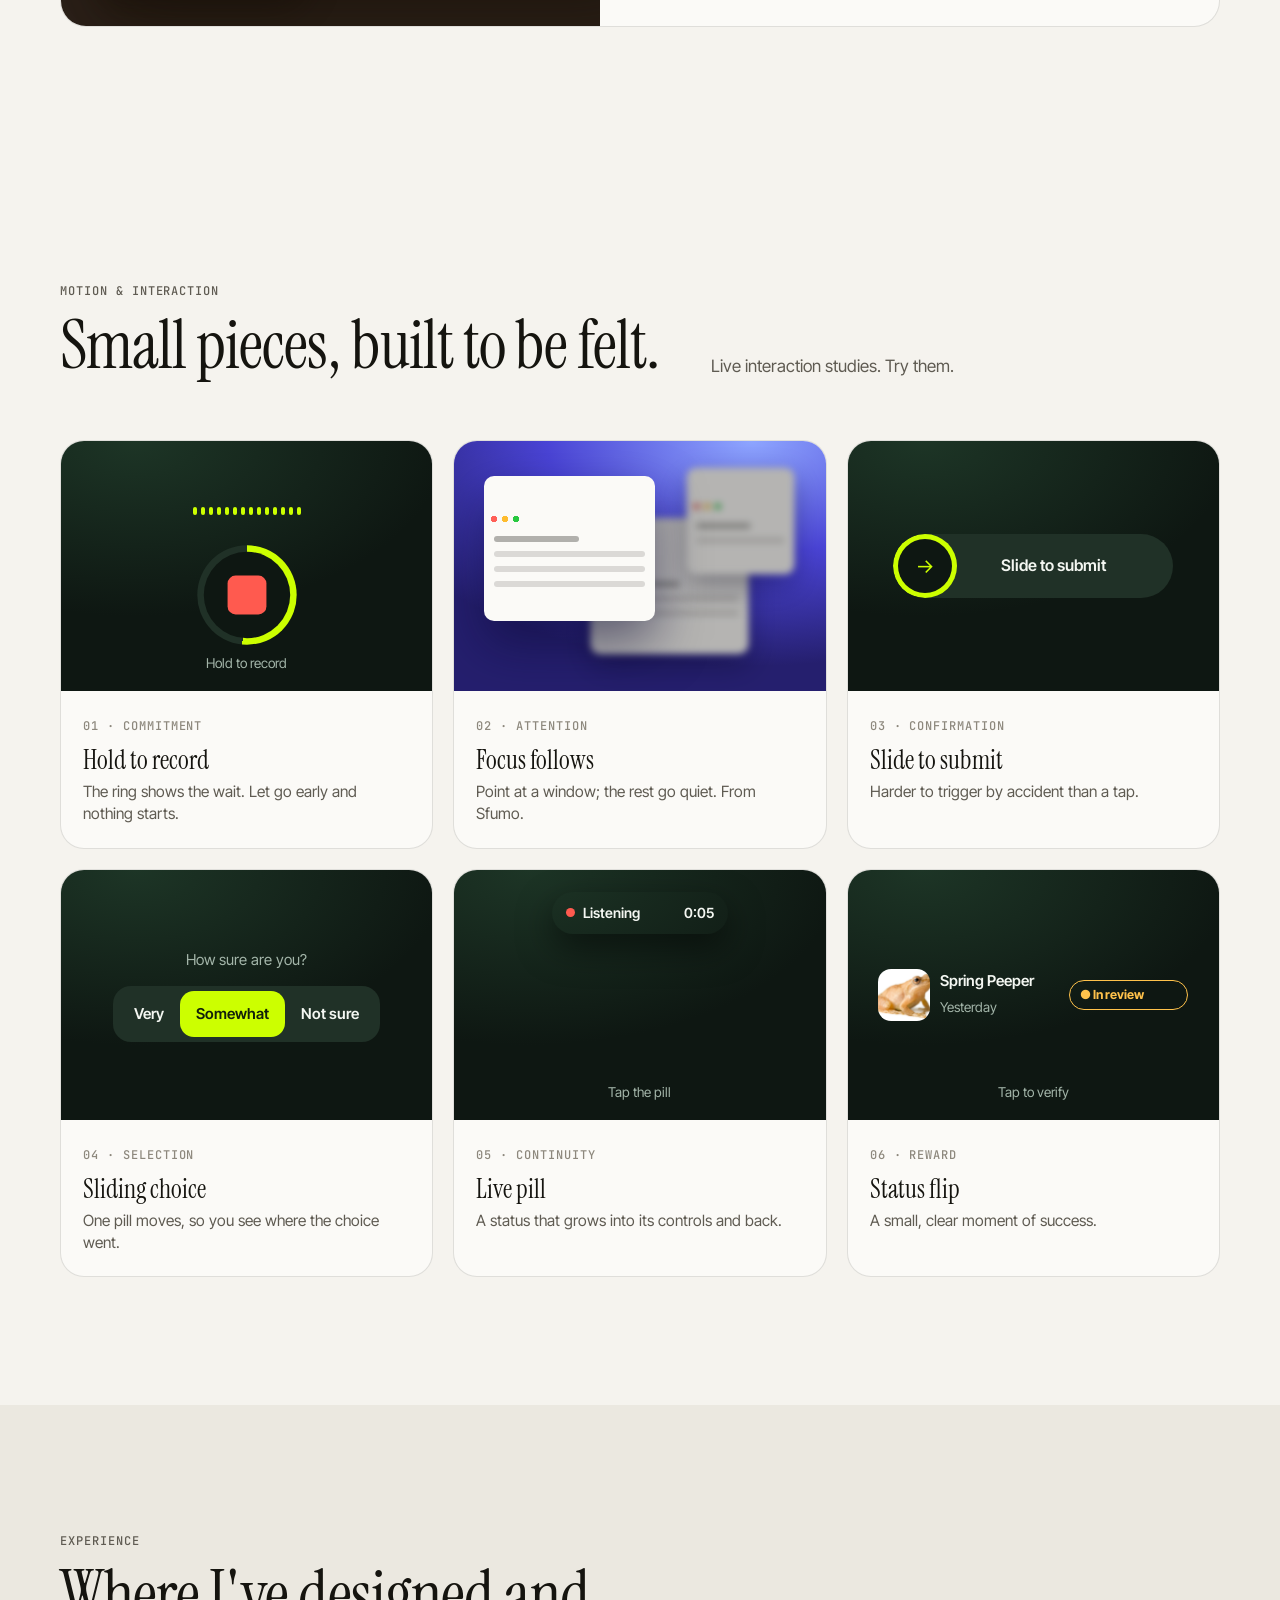
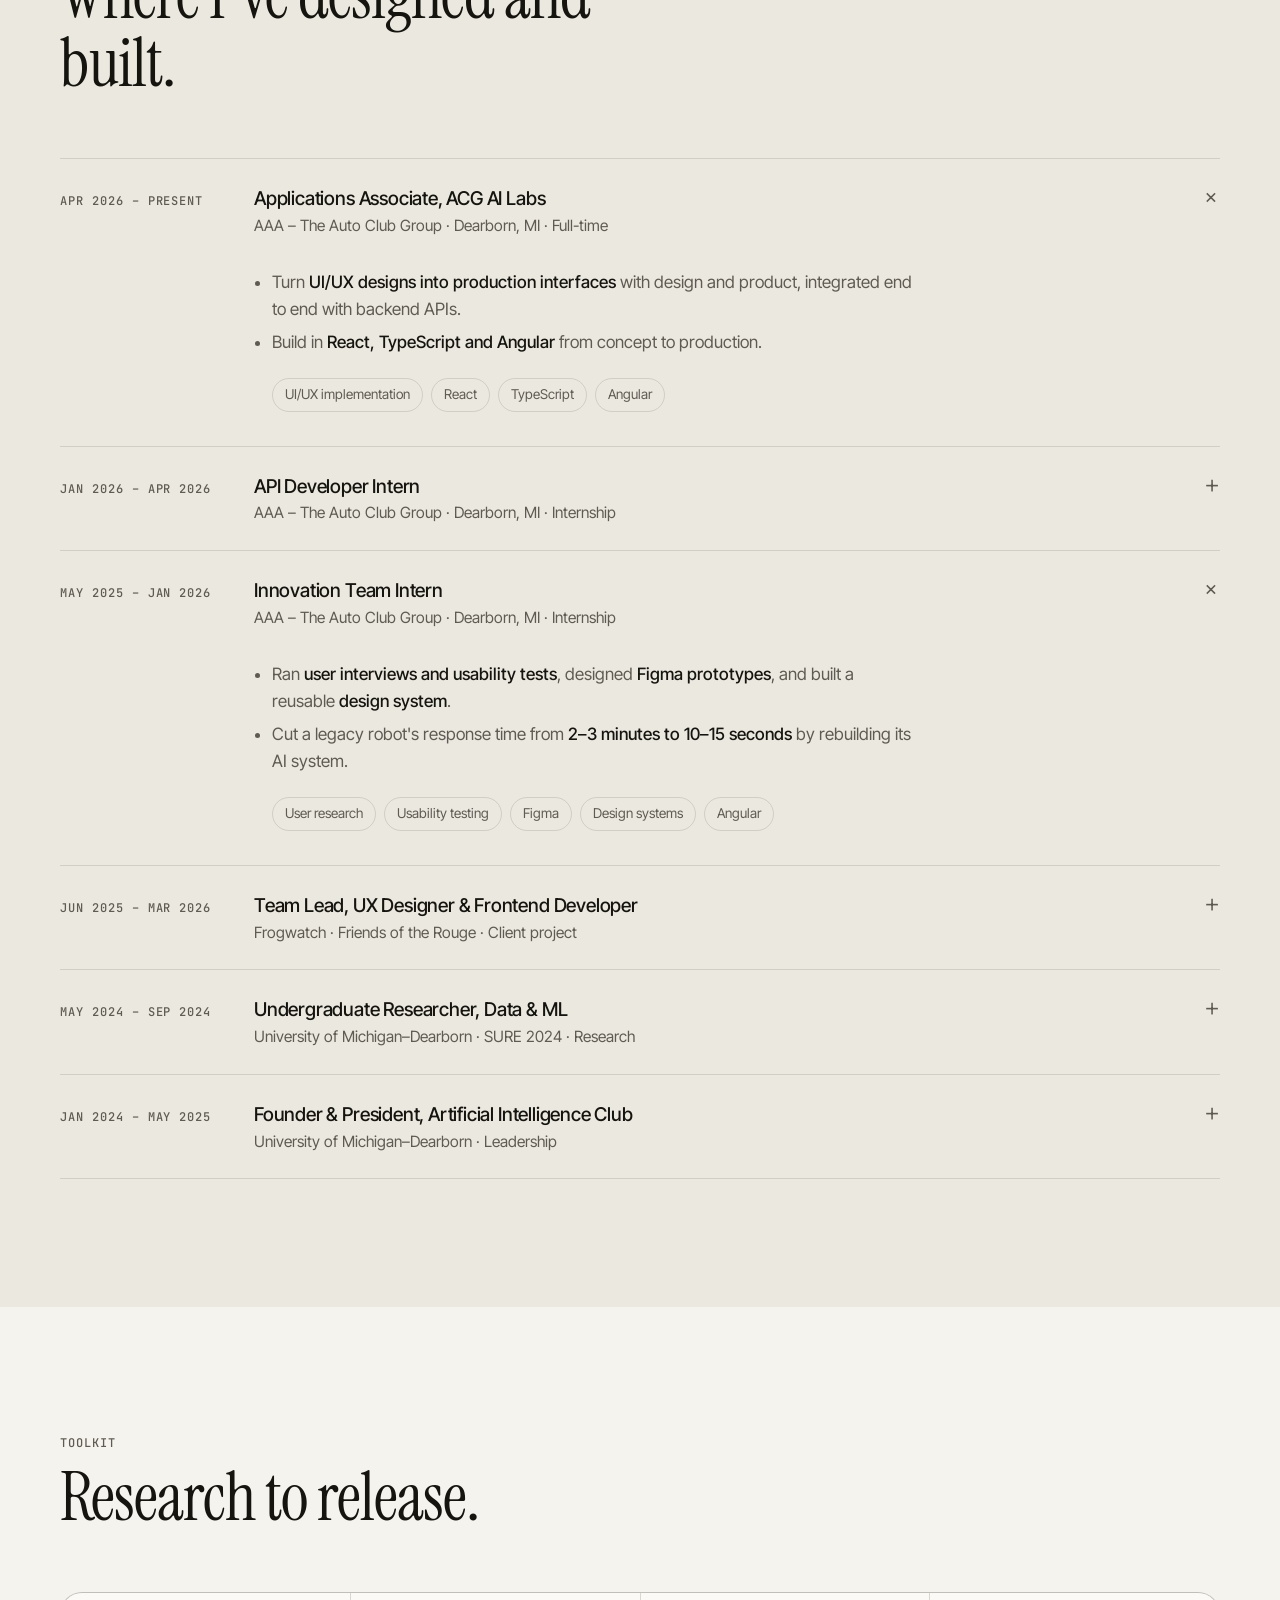
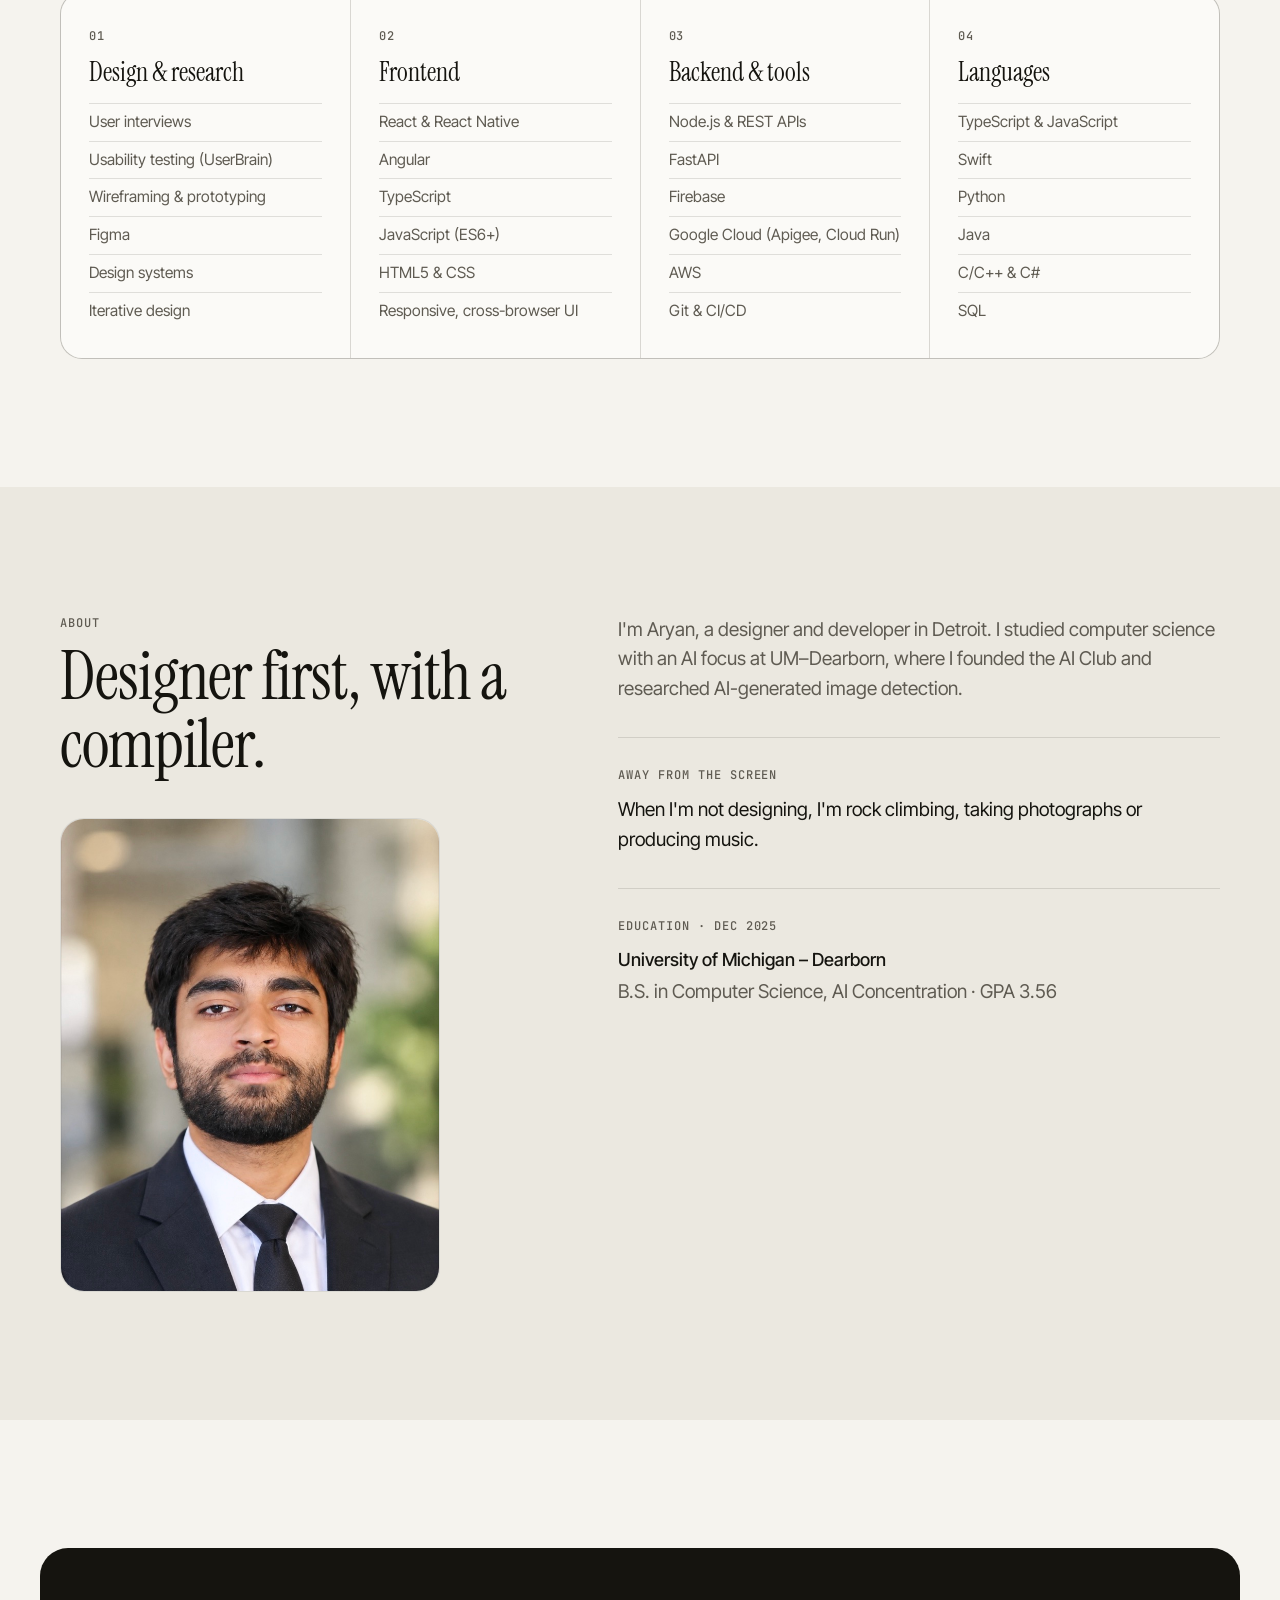
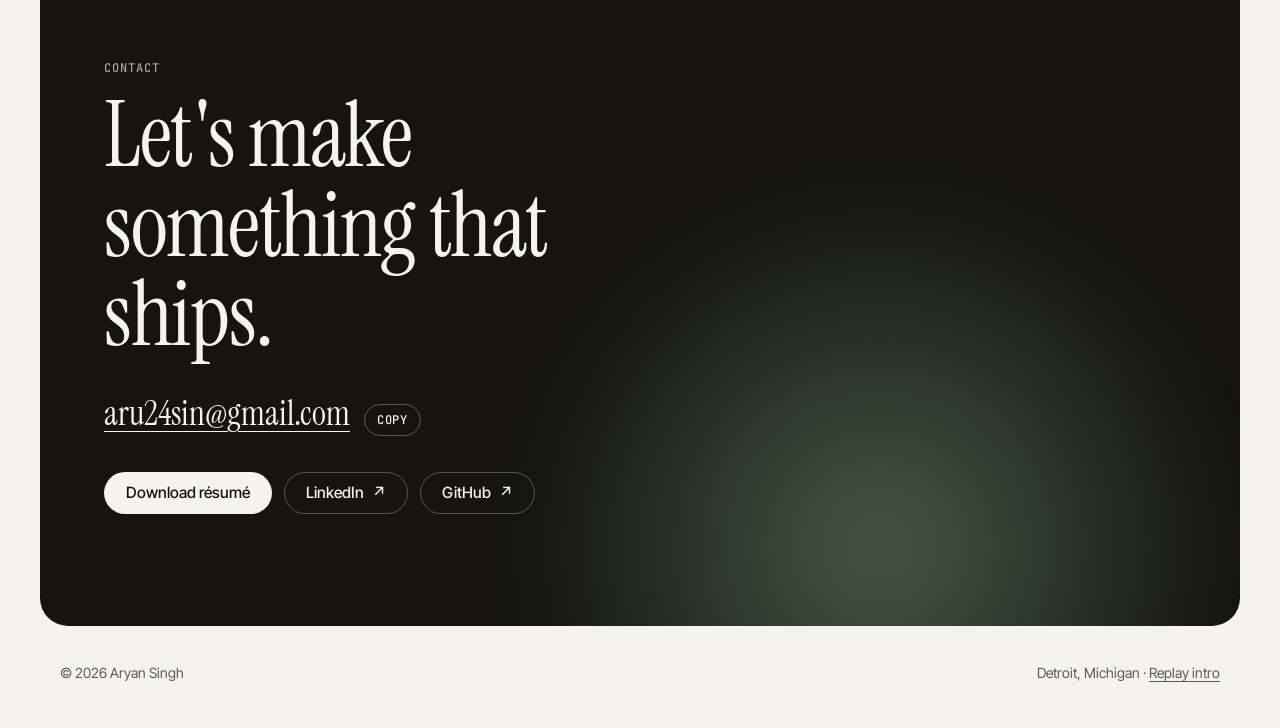
==== commit 3e3ada7c: "Add Signal case study and NDA-safe dashboard prototype - Interactive prototype in 2/prototype/signal" ====
--- a/2/index.html
+++ b/2/index.html
@@ -10,7 +10,7 @@
     <link rel="preconnect" href="https://fonts.googleapis.com" />
     <link rel="preconnect" href="https://fonts.gstatic.com" crossorigin />
     <link href="https://fonts.googleapis.com/css2?family=Instrument+Serif:ital@0;1&family=Inter+Tight:wght@400;500&family=JetBrains+Mono:wght@500&display=swap" rel="stylesheet" />
-    <link rel="stylesheet" href="style.css?v=14" />
+    <link rel="stylesheet" href="style.css?v=15" />
     <link rel="stylesheet" href="lab.css?v=2" />
     <script>
       // Decide before first paint whether the intro plays (once per session, never with reduced motion).
@@ -68,7 +68,7 @@
           <div class="head reveal">
             <div>
               <div class="mono">Selected work</div>
-              <h2 class="serif">Three projects, designed and built.</h2>
+              <h2 class="serif">Four projects, designed and built.</h2>
             </div>
             
           </div>
@@ -94,9 +94,28 @@
               </div>
             </a>
 
+            <a class="case reveal" href="signal.html">
+              <div class="case-text">
+                <div class="case-top mono"><span>02</span><span>2026 · Work · NDA-safe</span></div>
+                <h3 style="view-transition-name: title-signal">Signal</h3>
+                <p>Self-serve analytics for operations leaders. Rebuilt with fictional data.</p>
+                <ul class="tags"><li>Product design</li><li>Data viz</li><li>Interaction</li></ul>
+                <div class="case-stats">
+                  <div><b>4</b><span>core flows</span></div>
+                  <div><b>2</b><span>themes</span></div>
+                  <div><b>⌘K</b><span>to anything</span></div>
+                </div>
+                <span class="case-link">Read the case study <span class="arrow">↗</span></span>
+              </div>
+              <div class="case-art art-signal" aria-hidden="true">
+                <img class="shot" src="images/signal/01-dashboard.jpg" alt="" loading="lazy" />
+                <img class="float" src="images/signal/04-create.jpg" alt="" loading="lazy" />
+              </div>
+            </a>
+
             <a class="case reveal" href="sfumo.html">
               <div class="case-text">
-                <div class="case-top mono"><span>02</span><span>2026 · Independent product</span></div>
+                <div class="case-top mono"><span>03</span><span>2026 · Independent product</span></div>
                 <h3 style="view-transition-name: title-sfumo">Sfumo</h3>
                 <p>A macOS app that blurs everything except the window you're using. Designed, built and launched solo.</p>
                 <ul class="tags"><li>Product design</li><li>macOS</li><li>Interaction</li><li>Brand &amp; web</li></ul>
@@ -115,7 +134,7 @@
 
             <a class="case reveal" href="gesture.html">
               <div class="case-text">
-                <div class="case-top mono"><span>03</span><span>2026 · Personal project</span></div>
+                <div class="case-top mono"><span>04</span><span>2026 · Personal project</span></div>
                 <h3 style="view-transition-name: title-gesture">Gesture Portfolio</h3>
                 <p>A portfolio you can browse by hand gesture, mouse or keyboard. Accessibility through more than one way in.</p>
                 <ul class="tags"><li>Accessibility</li><li>Interaction design</li><li>Hand tracking</li></ul>
@@ -130,14 +149,6 @@
                 <img class="shot" src="images/gesture/card.jpg" alt="" loading="lazy" />
                 <span class="hands">✌️👍☝️🖐️🤟</span>
               </div>
-            </a>
-          </div>
-
-          <div class="more reveal">
-            <a href="#experience">
-              <b>Design system &amp; 0-to-1 web apps at AAA</b>
-              <span>User interviews, UserBrain usability tests, Figma prototypes and a reusable design system for developer handoff.</span>
-              <em class="mono">Innovation team · 2025 <span class="arrow">↓</span></em>
             </a>
           </div>
         </div>
@@ -409,7 +420,7 @@
     </footer>
 
     <script src="main.js"></script>
-    <script src="interactions.js?v=3"></script>
+    <script src="interactions.js?v=4"></script>
     <script src="lab.js?v=1"></script>
     <script src="intro.js?v=7"></script>
   </body>
--- a/2/style.css
+++ b/2/style.css
@@ -715,3 +715,12 @@
 .off { margin-top: 34px; padding-top: 22px; border-top: 1px solid var(--line); }
 .about .prose .off p { margin-top: 8px; color: var(--ink); }
 @media (max-width: 620px) { .portrait { max-width: 280px; } }
+
+/* Signal case study */
+.cover.signal { background: radial-gradient(110% 90% at 80% 0%, #8fd3ca 0%, #10857a 52%, #0b4a44 100%); padding: clamp(20px, 5vw, 64px); }
+.cover.signal img { border-radius: 12px; box-shadow: 0 30px 80px rgba(4, 40, 36, 0.45); }
+.clip { display: block; width: 100%; border-radius: 14px; border: 1px solid var(--line); background: #f4f4f3; }
+.art-signal { background: radial-gradient(110% 90% at 80% 0%, #8fd3ca 0%, #10857a 52%, #0b4a44 100%); }
+.art-signal .shot { position: absolute; left: 9%; top: 14%; width: 118%; border-radius: 10px; box-shadow: 0 30px 70px rgba(4, 40, 36, 0.5); transition: transform 0.7s var(--ease); }
+.case:hover .art-signal .shot { transform: translate(-3%, -2%); }
+.art-signal .float { position: absolute; left: 5%; bottom: 7%; width: 46%; border-radius: 10px; box-shadow: 0 20px 50px rgba(4, 40, 36, 0.45); z-index: 2; }
